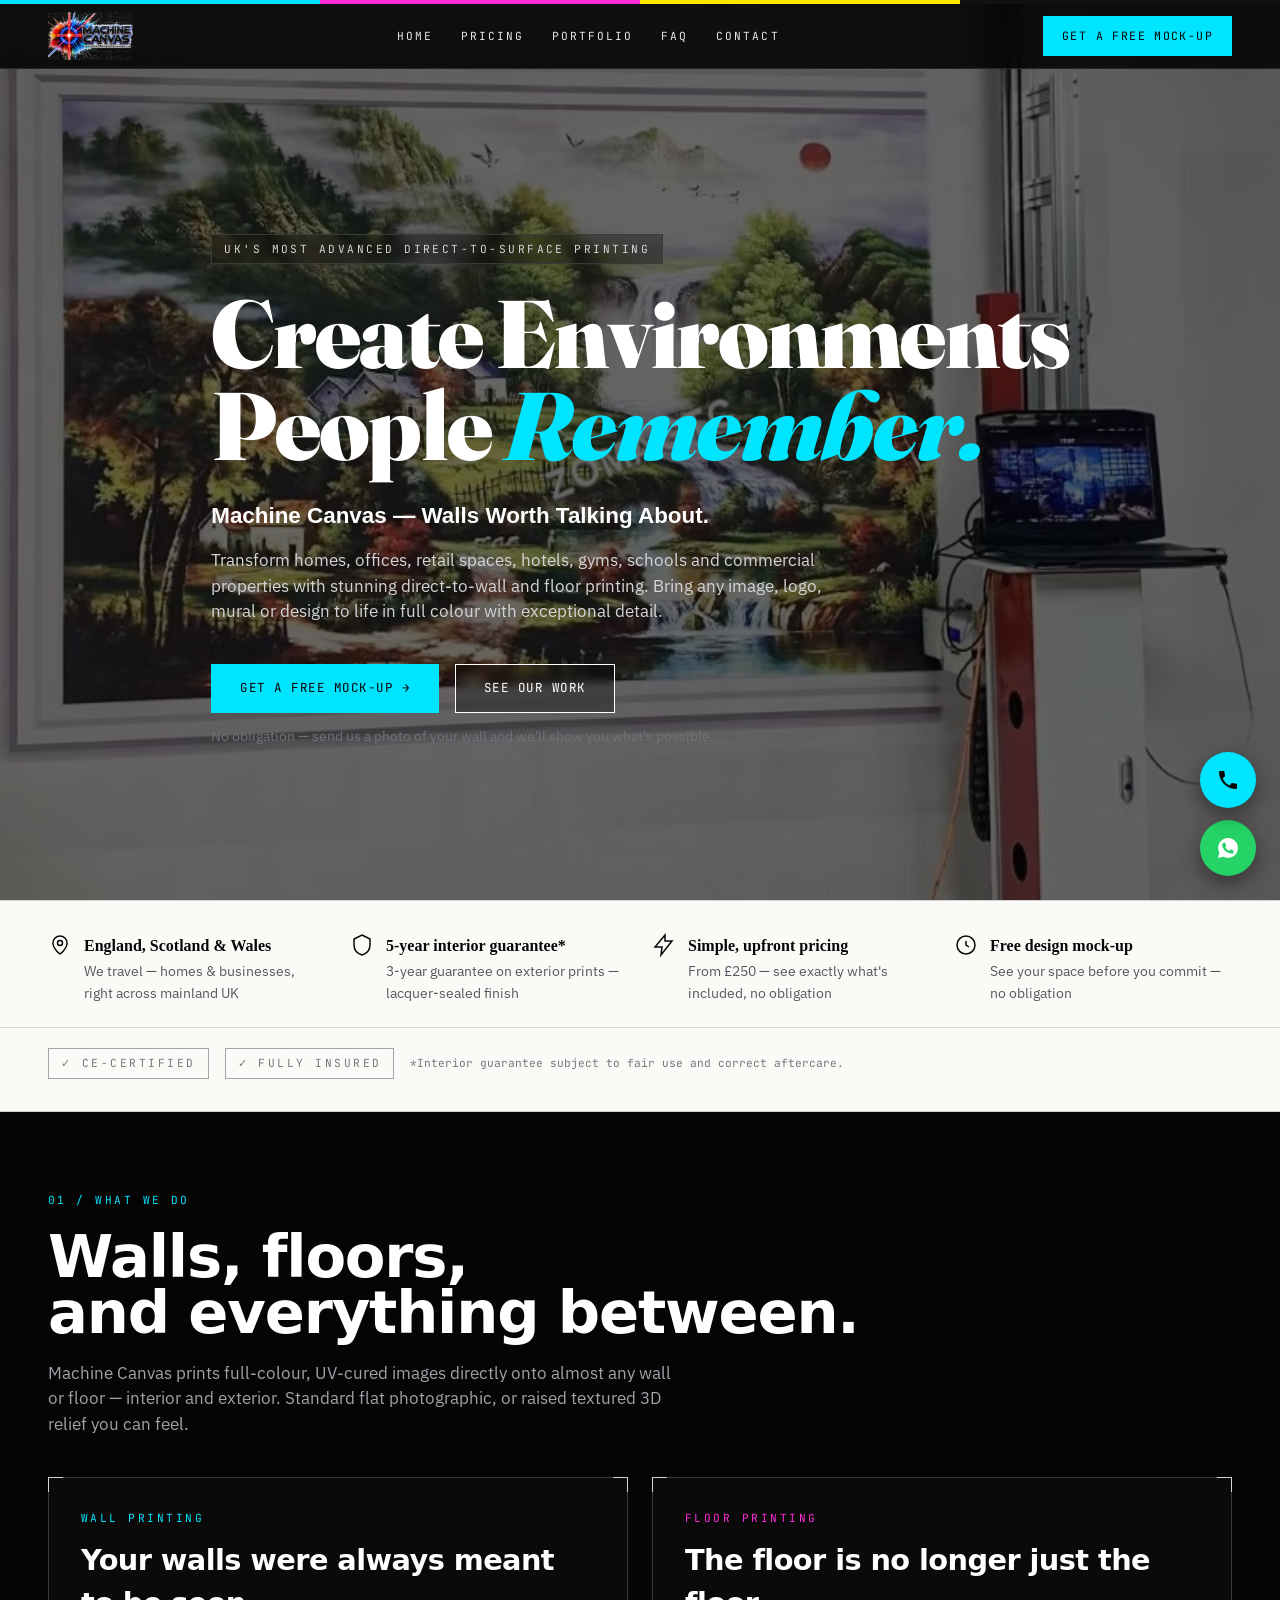
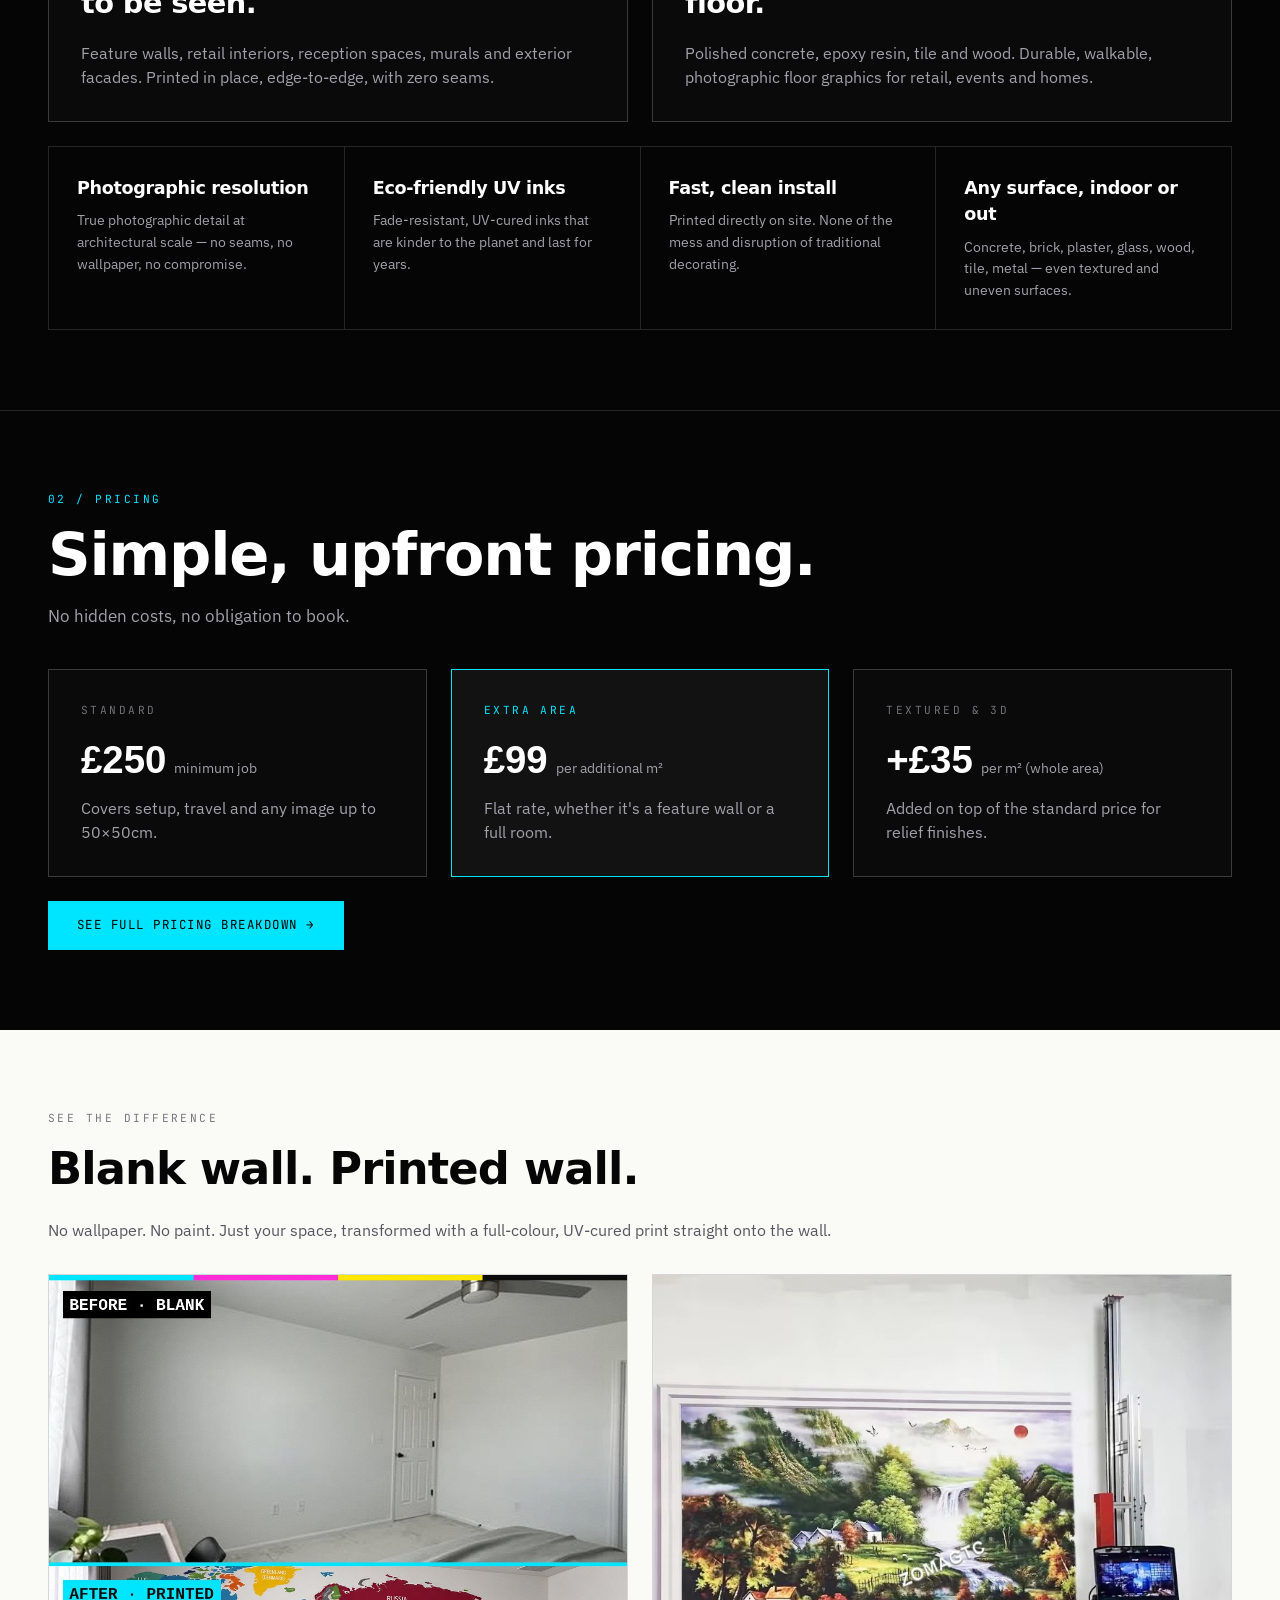
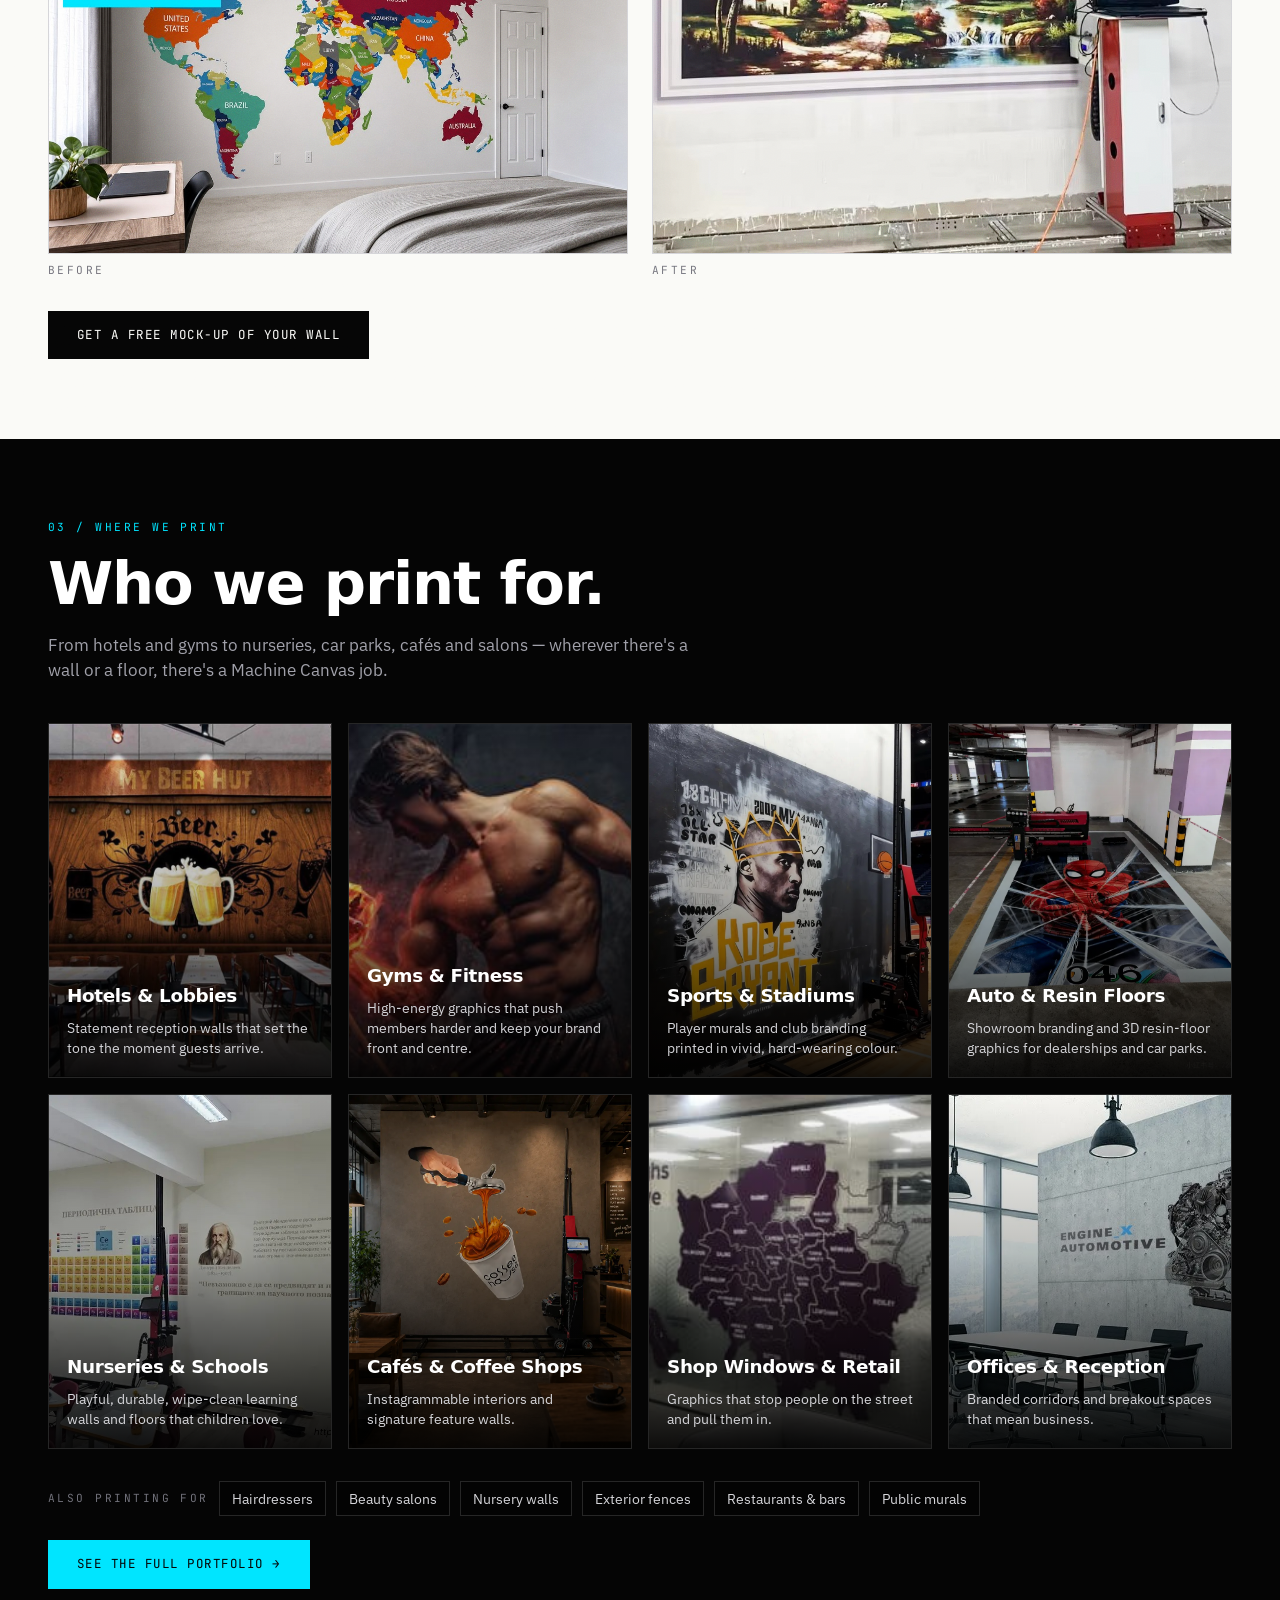
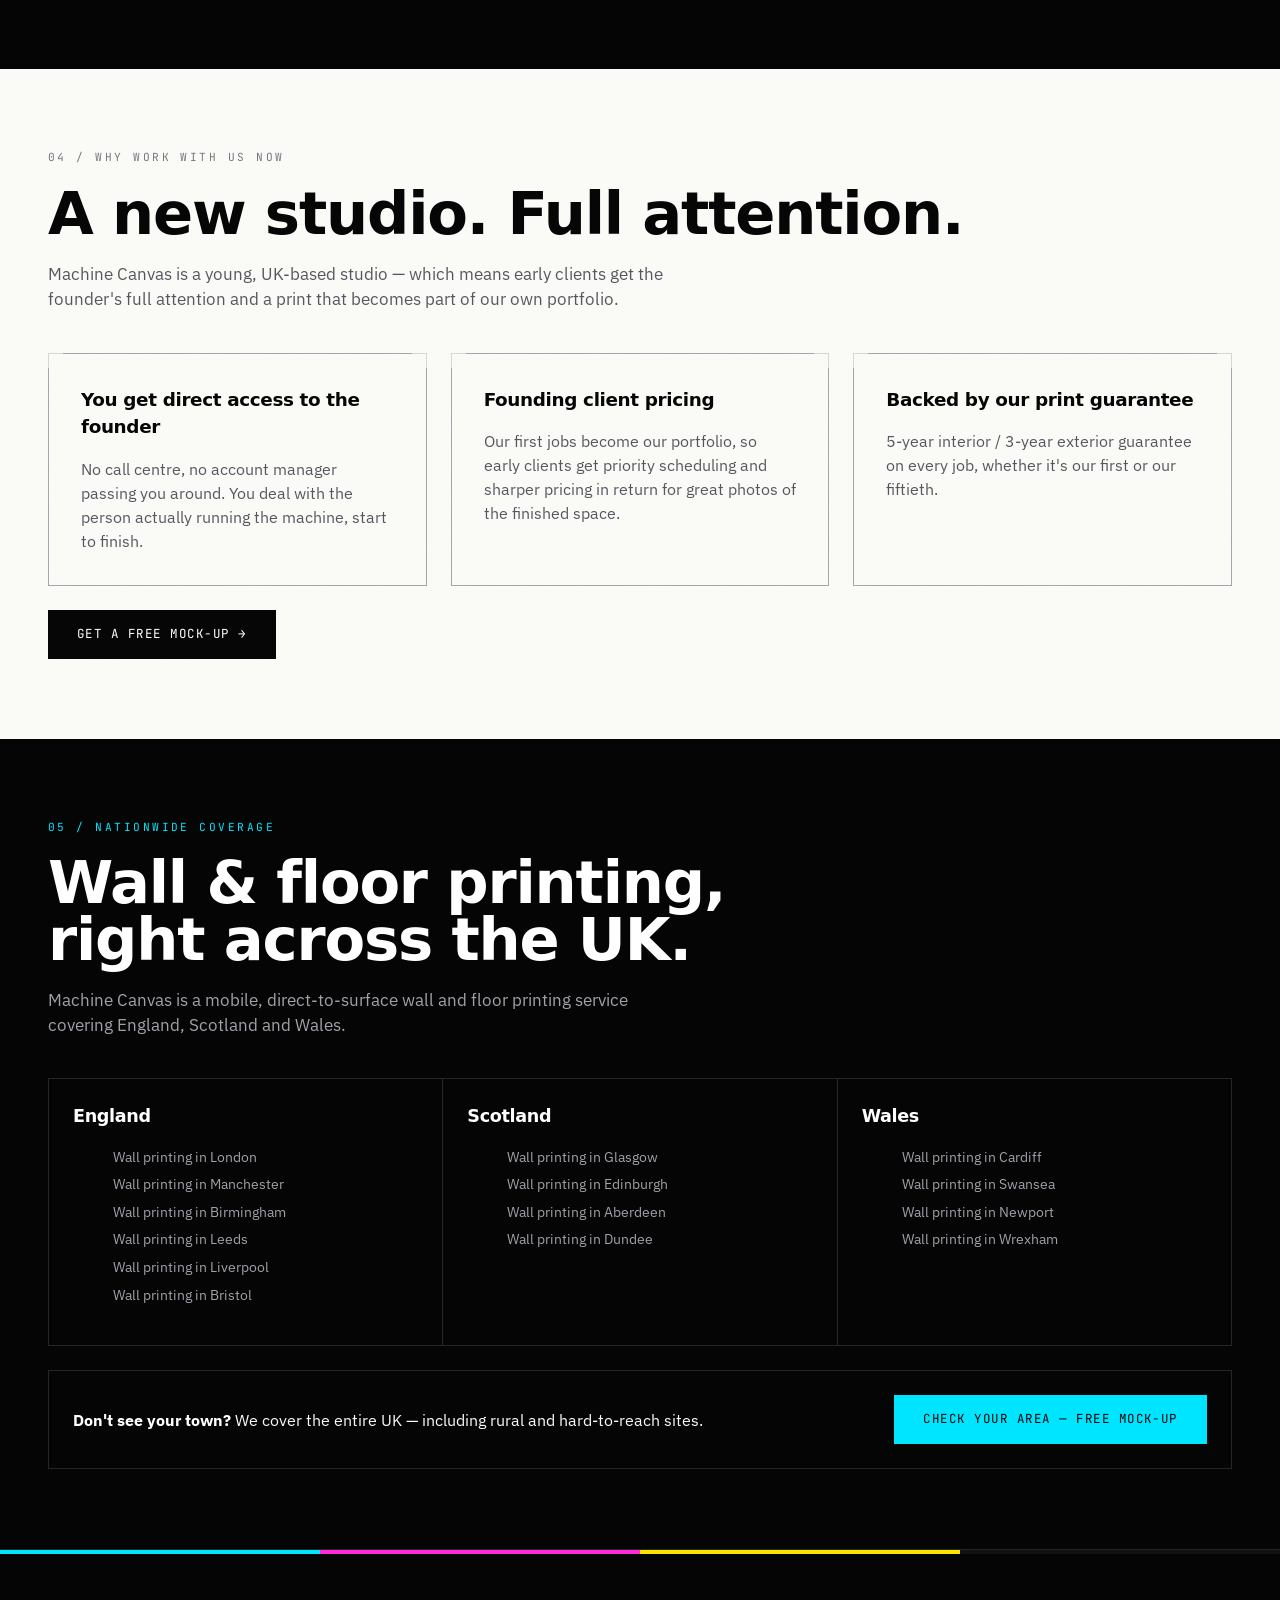
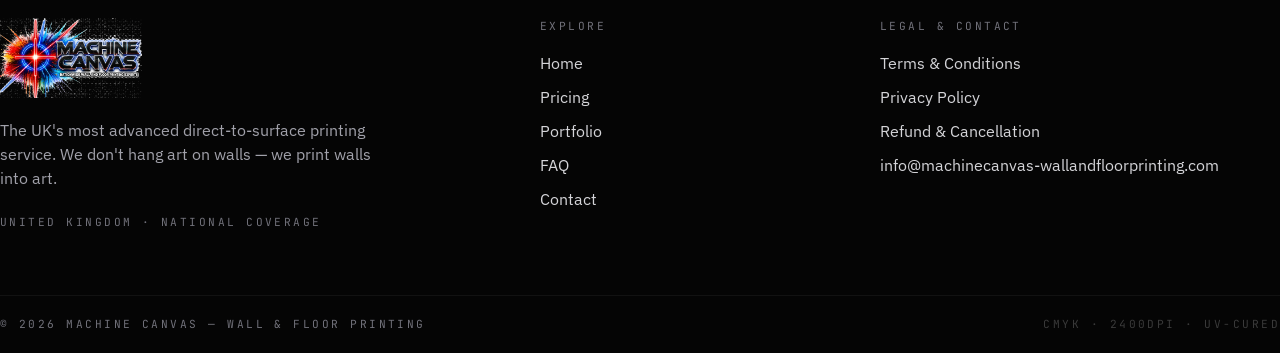
==== index.html @ 0748ce3e "Add files via upload" ====
<!DOCTYPE html>
<html lang="en-GB">
<head>
  <meta charset="UTF-8" />
  <meta name="viewport" content="width=device-width, initial-scale=1" />
  <title>Machine Canvas — UK Wall &amp; Floor Printing Experts</title>
  <meta name="description" content="Direct-to-surface UV wall and floor printing across the UK. Free design mock-up, simple upfront pricing, 5-year guarantee." />
  <link rel="canonical" href="https://www.machinecanvas-wallandfloorprinting.com/" />
  <meta property="og:title" content="Machine Canvas — UK Wall &amp; Floor Printing Experts" />
  <meta property="og:description" content="Direct-to-surface UV wall and floor printing across the UK. Free design mock-up, simple upfront pricing, 5-year guarantee." />
  <meta property="og:url" content="https://www.machinecanvas-wallandfloorprinting.com/" />
  <meta property="og:image" content="https://www.machinecanvas-wallandfloorprinting.com/brand/og-machine-canvas.jpg" />
  <meta property="og:type" content="website" />
  <meta name="twitter:card" content="summary_large_image" />
  <link rel="icon" href="/brand/machine-canvas-mark.png" />
  <link rel="preconnect" href="https://fonts.googleapis.com" />
  <link rel="preconnect" href="https://fonts.gstatic.com" crossorigin />
  <link rel="preconnect" href="https://api.fontshare.com" />
  <link href="https://api.fontshare.com/v2/css?f[]=cabinet-grotesk@800,700,500,900&display=swap" rel="stylesheet" />
  <link href="https://fonts.googleapis.com/css2?family=IBM+Plex+Sans:wght@300;400;500;600&family=JetBrains+Mono:wght@400;500;700&family=Fraunces:ital,opsz,wght@0,9..144,400..900;1,9..144,400..900&display=swap" rel="stylesheet" />
  <link rel="stylesheet" href="/css/style.css" />
</head>
<body>
  <header class="site-header">
    <div class="cmyk-bar"></div>
    <div class="container">
      <a href="/" class="logo-link">
        <img src="/brand/machine-canvas-logo-neon.webp" alt="Machine Canvas — Nationwide Wall &amp; Floor Printing Experts" />
      </a>
      <nav class="desktop-nav">
        <a href="/">Home</a>
        <a href="/pricing.html">Pricing</a>
        <a href="/portfolio.html">Portfolio</a>
        <a href="/faq.html">FAQ</a>
        <a href="/contact.html">Contact</a>
      </nav>
      <div class="header-actions">
        <a href="/contact.html" class="btn-print btn-cyan btn-small header-cta">Get a free mock-up</a>
        <input type="checkbox" id="nav-toggle" class="nav-toggle-checkbox" />
        <label for="nav-toggle" class="nav-toggle-label" aria-label="Toggle menu">
          <svg class="icon" viewBox="0 0 24 24" fill="none" stroke="currentColor" stroke-width="2"><line x1="3" y1="6" x2="21" y2="6"/><line x1="3" y1="12" x2="21" y2="12"/><line x1="3" y1="18" x2="21" y2="18"/></svg>
        </label>
      </div>
    </div>
    <div class="mobile-nav">
      <a href="/">Home</a>
      <a href="/pricing.html">Pricing</a>
      <a href="/portfolio.html">Portfolio</a>
      <a href="/faq.html">FAQ</a>
      <a href="/contact.html">Contact</a>
      <a href="/contact.html" class="btn-print btn-cyan mt-2" style="display:inline-flex;">Get a free mock-up</a>
    </div>
  </header>
  <!-- HERO -->
  <section class="hero" id="top">
    <div class="container">
      <span class="tag"><span class="mono-label" style="color:#d4d4d8;">UK's most advanced direct-to-surface printing</span></span>
      <h1>Create Environments<br />People <span class="text-cyan" style="font-style:italic;">Remember.</span></h1>
      <p class="lede">Machine Canvas — Walls Worth Talking About.</p>
      <p class="desc">Transform homes, offices, retail spaces, hotels, gyms, schools and commercial properties with stunning direct-to-wall and floor printing. Bring any image, logo, mural or design to life in full colour with exceptional detail.</p>
      <div class="cta-row">
        <a href="/contact.html" class="btn-print btn-cyan">Get a free mock-up →</a>
        <a href="/portfolio.html" class="btn-print btn-outline-light">See our work</a>
      </div>
      <p class="fine-print">No obligation — send us a photo of your wall and we'll show you what's possible.</p>
    </div>
  </section>

  <!-- TRUST BAR -->
  <section class="bg-paper grain" style="padding:32px 0;border-top:1px solid var(--zinc-300);border-bottom:1px solid var(--zinc-300);">
    <div class="container grid grid-4">
      <div class="flex" style="align-items:flex-start;gap:12px;">
        <svg class="icon" viewBox="0 0 24 24" fill="none" stroke="#050505" stroke-width="1.5" style="flex-shrink:0;"><path d="M12 21s-7-5.2-7-11a7 7 0 0 1 14 0c0 5.8-7 11-7 11z"/><circle cx="12" cy="10" r="2.5"/></svg>
        <div><strong style="font-family:'Cabinet Grotesk';font-size:1rem;">England, Scotland &amp; Wales</strong><p class="text-zinc-600" style="font-size:0.9rem;margin-top:2px;">We travel — homes &amp; businesses, right across mainland UK</p></div>
      </div>
      <div class="flex" style="align-items:flex-start;gap:12px;">
        <svg class="icon" viewBox="0 0 24 24" fill="none" stroke="#050505" stroke-width="1.5" style="flex-shrink:0;"><path d="M12 2l8 4v6c0 5-3.5 8.5-8 10-4.5-1.5-8-5-8-10V6l8-4z"/></svg>
        <div><strong style="font-family:'Cabinet Grotesk';font-size:1rem;">5-year interior guarantee*</strong><p class="text-zinc-600" style="font-size:0.9rem;margin-top:2px;">3-year guarantee on exterior prints — lacquer-sealed finish</p></div>
      </div>
      <div class="flex" style="align-items:flex-start;gap:12px;">
        <svg class="icon" viewBox="0 0 24 24" fill="none" stroke="#050505" stroke-width="1.5" style="flex-shrink:0;"><path d="M13 2 3 14h7l-1 8 11-14h-7l0-6z"/></svg>
        <div><strong style="font-family:'Cabinet Grotesk';font-size:1rem;">Simple, upfront pricing</strong><p class="text-zinc-600" style="font-size:0.9rem;margin-top:2px;">From £250 — see exactly what's included, no obligation</p></div>
      </div>
      <div class="flex" style="align-items:flex-start;gap:12px;">
        <svg class="icon" viewBox="0 0 24 24" fill="none" stroke="#050505" stroke-width="1.5" style="flex-shrink:0;"><circle cx="12" cy="12" r="9"/><path d="M12 8v4l3 2"/></svg>
        <div><strong style="font-family:'Cabinet Grotesk';font-size:1rem;">Free design mock-up</strong><p class="text-zinc-600" style="font-size:0.9rem;margin-top:2px;">See your space before you commit — no obligation</p></div>
      </div>
    </div>
    <div class="container mt-3 flex" style="flex-wrap:wrap;gap:16px;align-items:center;border-top:1px solid var(--zinc-300);padding-top:20px;">
      <span class="mono-label" style="border:1px solid var(--zinc-400);padding:6px 12px;">✓ CE-CERTIFIED</span>
      <span class="mono-label" style="border:1px solid var(--zinc-400);padding:6px 12px;">✓ FULLY INSURED</span>
      <span class="mono-label" style="text-transform:none;letter-spacing:normal;">*Interior guarantee subject to fair use and correct aftercare.</span>
    </div>
  </section>

  <!-- WHAT WE DO -->
  <section class="section bg-ink" id="work">
    <div class="container">
      <div class="section-heading">
        <div class="eyebrow"><span class="mono-label text-cyan">01 / What we do</span></div>
        <h2 style="color:#fff;">Walls, floors,<br />and everything between.</h2>
        <p class="sub">Machine Canvas prints full-colour, UV-cured images directly onto almost any wall or floor — interior and exterior. Standard flat photographic, or raised textured 3D relief you can feel.</p>
      </div>
      <div class="grid grid-2 mt-3">
        <div class="crop-frame card">
          <p class="mono-label text-cyan">Wall printing</p>
          <h3 style="color:#fff;font-size:1.8rem;margin-top:12px;">Your walls were always meant to be seen.</h3>
          <p class="text-zinc-400 mt-2">Feature walls, retail interiors, reception spaces, murals and exterior facades. Printed in place, edge-to-edge, with zero seams.</p>
        </div>
        <div class="crop-frame card">
          <p class="mono-label text-magenta">Floor printing</p>
          <h3 style="color:#fff;font-size:1.8rem;margin-top:12px;">The floor is no longer just the floor.</h3>
          <p class="text-zinc-400 mt-2">Polished concrete, epoxy resin, tile and wood. Durable, walkable, photographic floor graphics for retail, events and homes.</p>
        </div>
      </div>
      <div class="value-grid mt-3">
        <div class="value-item"><h4>Photographic resolution</h4><p>True photographic detail at architectural scale — no seams, no wallpaper, no compromise.</p></div>
        <div class="value-item"><h4>Eco-friendly UV inks</h4><p>Fade-resistant, UV-cured inks that are kinder to the planet and last for years.</p></div>
        <div class="value-item"><h4>Fast, clean install</h4><p>Printed directly on site. None of the mess and disruption of traditional decorating.</p></div>
        <div class="value-item"><h4>Any surface, indoor or out</h4><p>Concrete, brick, plaster, glass, wood, tile, metal — even textured and uneven surfaces.</p></div>
      </div>
    </div>
  </section>

  <!-- PRICING TEASER -->
  <section class="section bg-ink" style="border-top:1px solid var(--zinc-800);" id="pricing">
    <div class="container">
      <div class="section-heading">
        <div class="eyebrow"><span class="mono-label text-cyan">02 / Pricing</span></div>
        <h2 style="color:#fff;">Simple, upfront pricing.</h2>
        <p class="sub">No hidden costs, no obligation to book.</p>
      </div>
      <div class="grid grid-3">
        <div class="pricing-card">
          <p class="mono-label text-zinc-500">Standard</p>
          <div class="amount"><span class="num" style="color:#fff;">£250</span><span class="unit">minimum job</span></div>
          <p class="text-zinc-400 mt-1">Covers setup, travel and any image up to 50×50cm.</p>
        </div>
        <div class="pricing-card highlight">
          <p class="mono-label text-cyan">Extra area</p>
          <div class="amount"><span class="num" style="color:#fff;">£99</span><span class="unit">per additional m²</span></div>
          <p class="text-zinc-400 mt-1">Flat rate, whether it's a feature wall or a full room.</p>
        </div>
        <div class="pricing-card">
          <p class="mono-label text-zinc-500">Textured &amp; 3D</p>
          <div class="amount"><span class="num" style="color:#fff;">+£35</span><span class="unit">per m² (whole area)</span></div>
          <p class="text-zinc-400 mt-1">Added on top of the standard price for relief finishes.</p>
        </div>
      </div>
      <div class="mt-3"><a href="/pricing.html" class="btn-print btn-cyan">See full pricing breakdown →</a></div>
    </div>
  </section>

  <!-- BEFORE / AFTER -->
  <section class="section bg-paper grain">
    <div class="container">
      <div class="grid" style="grid-template-columns:1fr;gap:32px;">
        <div>
          <p class="mono-label text-magenta">See the difference</p>
          <h2 class="mt-1" style="font-size:2.8rem;">Blank wall. Printed wall.</h2>
          <p class="text-zinc-600 mt-2">No wallpaper. No paint. Just your space, transformed with a full-colour, UV-cured print straight onto the wall.</p>
        </div>
        <div class="grid grid-2">
          <div>
            <img src="/brand/machine-canvas-before-after-square.jpg" alt="Blank wall before Machine Canvas printing" style="border:1px solid var(--zinc-300);" />
            <p class="mono-label mt-1">Before</p>
          </div>
          <div>
            <img src="/media/gallery.jpg" alt="Wall after Machine Canvas mural printing" style="border:1px solid var(--zinc-300);" />
            <p class="mono-label mt-1">After</p>
          </div>
        </div>
        <div><a href="/contact.html" class="btn-print btn-dark">Get a free mock-up of your wall</a></div>
      </div>
    </div>
  </section>

  <!-- WHO WE PRINT FOR -->
  <section class="section bg-ink" id="use-cases">
    <div class="container">
      <div class="section-heading">
        <div class="eyebrow"><span class="mono-label text-cyan">03 / Where we print</span></div>
        <h2 style="color:#fff;">Who we print for.</h2>
        <p class="sub">From hotels and gyms to nurseries, car parks, cafés and salons — wherever there's a wall or a floor, there's a Machine Canvas job.</p>
      </div>
      <div class="market-grid">
        <div class="market-card"><img src="/media/restaurants.jpg" alt="Hotel lobby feature wall printed by Machine Canvas" loading="lazy" /><div class="overlay"></div><div class="info"><h3>Hotels &amp; Lobbies</h3><p>Statement reception walls that set the tone the moment guests arrive.</p></div></div>
        <div class="market-card"><img src="/media/gym.jpg" alt="Modern gym interior with bold printed wall graphics" loading="lazy" /><div class="overlay"></div><div class="info"><h3>Gyms &amp; Fitness</h3><p>High-energy graphics that push members harder and keep your brand front and centre.</p></div></div>
        <div class="market-card"><img src="/media/basketball.webp" alt="Basketball legend mural printed onto a sports hall wall" loading="lazy" /><div class="overlay"></div><div class="info"><h3>Sports &amp; Stadiums</h3><p>Player murals and club branding printed in vivid, hard-wearing colour.</p></div></div>
        <div class="market-card"><img src="/media/autofloor.webp" alt="3D resin floor logo printed in a car park bay" loading="lazy" /><div class="overlay"></div><div class="info"><h3>Auto &amp; Resin Floors</h3><p>Showroom branding and 3D resin-floor graphics for dealerships and car parks.</p></div></div>
        <div class="market-card"><img src="/media/schools.jpg" alt="Children's educational mural printed on a nursery wall" loading="lazy" /><div class="overlay"></div><div class="info"><h3>Nurseries &amp; Schools</h3><p>Playful, durable, wipe-clean learning walls and floors that children love.</p></div></div>
        <div class="market-card"><img src="/media/cafe.webp" alt="Café wall mural of a coffee pour printed by Machine Canvas" loading="lazy" /><div class="overlay"></div><div class="info"><h3>Cafés &amp; Coffee Shops</h3><p>Instagrammable interiors and signature feature walls.</p></div></div>
        <div class="market-card"><img src="/media/retail.jpg" alt="Printed retail shop window graphics" loading="lazy" /><div class="overlay"></div><div class="info"><h3>Shop Windows &amp; Retail</h3><p>Graphics that stop people on the street and pull them in.</p></div></div>
        <div class="market-card"><img src="/media/offices.jpg" alt="Modern office reception with a printed feature wall" loading="lazy" /><div class="overlay"></div><div class="info"><h3>Offices &amp; Reception</h3><p>Branded corridors and breakout spaces that mean business.</p></div></div>
      </div>
      <div class="also-row">
        <span class="mono-label text-zinc-500">Also printing for</span>
        <span class="also-chip">Hairdressers</span><span class="also-chip">Beauty salons</span><span class="also-chip">Nursery walls</span><span class="also-chip">Exterior fences</span><span class="also-chip">Restaurants &amp; bars</span><span class="also-chip">Public murals</span>
      </div>
      <div class="mt-3"><a href="/portfolio.html" class="btn-print btn-cyan">See the full portfolio →</a></div>
    </div>
  </section>

  <!-- FOUNDING CLIENT / TRUST -->
  <section class="section bg-paper grain" id="reviews">
    <div class="container">
      <div class="section-heading">
        <div class="eyebrow"><span class="mono-label text-magenta">04 / Why work with us now</span></div>
        <h2>A new studio. Full attention.</h2>
        <p class="sub">Machine Canvas is a young, UK-based studio — which means early clients get the founder's full attention and a print that becomes part of our own portfolio.</p>
      </div>
      <div class="grid grid-3">
        <div class="card light crop-frame">
          <h3 style="font-size:1.15rem;">You get direct access to the founder</h3>
          <p class="text-zinc-600 mt-2">No call centre, no account manager passing you around. You deal with the person actually running the machine, start to finish.</p>
        </div>
        <div class="card light crop-frame">
          <h3 style="font-size:1.15rem;">Founding client pricing</h3>
          <p class="text-zinc-600 mt-2">Our first jobs become our portfolio, so early clients get priority scheduling and sharper pricing in return for great photos of the finished space.</p>
        </div>
        <div class="card light crop-frame">
          <h3 style="font-size:1.15rem;">Backed by our print guarantee</h3>
          <p class="text-zinc-600 mt-2">5-year interior / 3-year exterior guarantee on every job, whether it's our first or our fiftieth.</p>
        </div>
      </div>
      <div class="mt-3"><a href="/contact.html" class="btn-print btn-dark">Get a free mock-up →</a></div>
    </div>
  </section>

  <!-- AREAS WE COVER -->
  <section class="section bg-ink" id="areas">
    <div class="container">
      <div class="section-heading">
        <div class="eyebrow"><span class="mono-label text-cyan">05 / Nationwide coverage</span></div>
        <h2 style="color:#fff;">Wall &amp; floor printing,<br />right across the UK.</h2>
        <p class="sub">Machine Canvas is a mobile, direct-to-surface wall and floor printing service covering England, Scotland and Wales.</p>
      </div>
      <div class="region-grid">
        <div class="region-card"><h3>England</h3><ul><li>Wall printing in <span>London</span></li><li>Wall printing in <span>Manchester</span></li><li>Wall printing in <span>Birmingham</span></li><li>Wall printing in <span>Leeds</span></li><li>Wall printing in <span>Liverpool</span></li><li>Wall printing in <span>Bristol</span></li></ul></div>
        <div class="region-card"><h3>Scotland</h3><ul><li>Wall printing in <span>Glasgow</span></li><li>Wall printing in <span>Edinburgh</span></li><li>Wall printing in <span>Aberdeen</span></li><li>Wall printing in <span>Dundee</span></li></ul></div>
        <div class="region-card"><h3>Wales</h3><ul><li>Wall printing in <span>Cardiff</span></li><li>Wall printing in <span>Swansea</span></li><li>Wall printing in <span>Newport</span></li><li>Wall printing in <span>Wrexham</span></li></ul></div>
      </div>
      <div class="mt-3 flex" style="flex-wrap:wrap;gap:16px;align-items:center;border:1px solid var(--zinc-800);padding:24px;">
        <p class="text-zinc-300" style="flex:1;min-width:240px;"><strong style="color:#fff;">Don't see your town?</strong> We cover the entire UK — including rural and hard-to-reach sites.</p>
        <a href="/contact.html" class="btn-print btn-cyan">Check your area — free mock-up</a>
      </div>
    </div>
  </section>
  <footer class="site-footer bg-ink">
    <div class="cmyk-bar"></div>
    <div class="container footer-grid">
      <div>
        <img src="/brand/machine-canvas-logo-neon.webp" alt="Machine Canvas — Nationwide Wall &amp; Floor Printing Experts" />
        <p class="tagline">The UK's most advanced direct-to-surface printing service. We don't hang art on walls — we print walls into art.</p>
        <p class="mono-label mt-3">United Kingdom · National coverage</p>
      </div>
      <div>
        <p class="mono-label">Explore</p>
        <ul>
          <li><a href="/">Home</a></li>
          <li><a href="/pricing.html">Pricing</a></li>
          <li><a href="/portfolio.html">Portfolio</a></li>
          <li><a href="/faq.html">FAQ</a></li>
          <li><a href="/contact.html">Contact</a></li>
        </ul>
      </div>
      <div>
        <p class="mono-label">Legal &amp; Contact</p>
        <ul>
          <li><a href="/terms.html">Terms &amp; Conditions</a></li>
          <li><a href="/privacy.html">Privacy Policy</a></li>
          <li><a href="/refunds.html">Refund &amp; Cancellation</a></li>
          <li><a href="mailto:info@machinecanvas-wallandfloorprinting.com">info@machinecanvas-wallandfloorprinting.com</a></li>
        </ul>
      </div>
    </div>
    <div class="container footer-bottom">
      <p class="mono-label">© 2026 Machine Canvas — Wall &amp; Floor Printing</p>
      <p class="mono-label" style="color:#3a3a3a;">CMYK · 2400DPI · UV-CURED</p>
    </div>
  </footer>

  <a href="https://wa.me/447872482423?text=Hi%20Machine%20Canvas%20%E2%80%94%20I%27d%20like%20to%20ask%20about%20wall%2Ffloor%20printing." target="_blank" rel="noopener noreferrer" aria-label="Chat on WhatsApp" class="fab fab-whatsapp">
    <svg class="icon" viewBox="0 0 24 24" fill="currentColor"><path d="M12.04 2C6.58 2 2.13 6.45 2.13 11.91c0 1.75.46 3.39 1.26 4.81L2 22l5.41-1.34a9.87 9.87 0 0 0 4.63 1.14h.01c5.46 0 9.9-4.45 9.9-9.9C21.96 6.45 17.5 2 12.04 2zm5.8 14.2c-.24.68-1.4 1.3-1.93 1.36-.5.06-1.1.09-3.5-.76-2.95-1.05-4.85-4.02-5-4.21-.14-.19-1.2-1.6-1.2-3.05s.76-2.17 1.03-2.47c.27-.29.6-.36.8-.36l.57.01c.18 0 .43-.07.67.51.24.58.83 2.01.9 2.16.07.14.11.31.02.5-.09.19-.14.31-.27.48-.14.16-.29.36-.41.49-.14.14-.28.29-.12.57.16.28.71 1.17 1.53 1.9 1.05.94 1.93 1.23 2.21 1.37.28.14.44.12.6-.07.16-.19.68-.79.87-1.06.18-.27.36-.22.6-.13.24.09 1.53.72 1.79.85.27.14.44.2.5.31.07.12.07.65-.17 1.32z"/></svg>
  </a>
  <a href="tel:+447872482423" aria-label="Call Machine Canvas" class="fab fab-call">
    <svg class="icon" viewBox="0 0 24 24" fill="currentColor"><path d="M6.62 10.79a15.05 15.05 0 0 0 6.59 6.59l2.2-2.2a1 1 0 0 1 1.02-.24 11.36 11.36 0 0 0 3.56.57 1 1 0 0 1 1 1V20a1 1 0 0 1-1 1A17 17 0 0 1 3 4a1 1 0 0 1 1-1h3.5a1 1 0 0 1 1 1 11.36 11.36 0 0 0 .57 3.56 1 1 0 0 1-.25 1.02l-2.2 2.21z"/></svg>
  </a>
</body>
</html>
---- css/style.css ----
/* ==========================================================================
   Machine Canvas — plain CSS design system (no build step, no framework)
   ========================================================================== */

:root {
  --ink: #050505;
  --paper: #FAFAF7;
  --cyan: #00E5FF;
  --magenta: #FF2BD6;
  --yellowk: #FFE600;
  --zinc-950: #0a0a0a;
  --zinc-900: #121212;
  --zinc-800: #262626;
  --zinc-700: #3a3a3a;
  --zinc-600: #52525b;
  --zinc-500: #71717a;
  --zinc-400: #a1a1aa;
  --zinc-300: #d4d4d8;
  --max-w: 1280px;
}

/* ---- Fonts ---- */
.font-display { font-family: "Cabinet Grotesk", system-ui, sans-serif; }
.font-mono, .mono-label, .btn-print { font-family: "JetBrains Mono", ui-monospace, monospace; }
.font-hero {
  font-family: "Fraunces", "Times New Roman", Georgia, serif;
  font-optical-sizing: auto;
  letter-spacing: -0.02em;
}

* { box-sizing: border-box; }
html { scroll-behavior: smooth; }
body {
  margin: 0;
  background: var(--ink);
  color: var(--paper);
  font-family: "IBM Plex Sans", system-ui, sans-serif;
  -webkit-font-smoothing: antialiased;
  overflow-x: hidden;
  line-height: 1.5;
}
img, video { max-width: 100%; display: block; }
a { color: inherit; text-decoration: none; }
::selection { background: var(--cyan); color: var(--ink); }

.bg-paper { background: var(--paper); color: var(--ink); }
.bg-ink { background: var(--ink); color: var(--paper); }

/* ---- Layout ---- */
.container { max-width: var(--max-w); margin: 0 auto; padding: 0 20px; }
@media (min-width: 1024px) { .container { padding: 0 48px; } }
.section { padding: 56px 0; }
@media (min-width: 1024px) { .section { padding: 80px 0; } }

.grid { display: grid; gap: 24px; }
.grid-2 { grid-template-columns: 1fr; }
.grid-3 { grid-template-columns: 1fr; }
.grid-4 { grid-template-columns: 1fr; }
@media (min-width: 640px) {
  .grid-2 { grid-template-columns: 1fr 1fr; }
  .grid-3 { grid-template-columns: 1fr 1fr; }
  .grid-4 { grid-template-columns: 1fr 1fr; }
}
@media (min-width: 1024px) {
  .grid-3 { grid-template-columns: 1fr 1fr 1fr; }
  .grid-4 { grid-template-columns: 1fr 1fr 1fr 1fr; }
}

/* ---- Typography helpers ---- */
.mono-label {
  font-size: 0.7rem;
  letter-spacing: 0.22em;
  text-transform: uppercase;
  color: var(--zinc-500);
}
h1, h2, h3, h4 { margin: 0; font-family: "Cabinet Grotesk", system-ui, sans-serif; font-weight: 800; letter-spacing: -0.02em; }
p { margin: 0; }
.text-cyan { color: var(--cyan); }
.text-magenta { color: var(--magenta); }
.text-zinc-400 { color: var(--zinc-400); }
.text-zinc-500 { color: var(--zinc-500); }
.text-zinc-600 { color: var(--zinc-600); }

/* ---- Section heading (mirrors SectionHeading component) ---- */
.section-heading { margin-bottom: 40px; }
.section-heading .eyebrow { display: flex; align-items: center; gap: 12px; margin-bottom: 20px; }
.reg-mark { width: 18px; height: 18px; flex-shrink: 0; }
.section-heading h2 {
  font-size: clamp(2.2rem, 5vw, 3.7rem);
  line-height: 0.95;
}
.section-heading .sub { margin-top: 20px; max-width: 640px; font-size: 1.05rem; color: var(--zinc-400); }
.bg-paper .section-heading .sub { color: var(--zinc-600); }
.bg-paper .mono-label { color: var(--zinc-500); }

/* ---- Textures ---- */
.halftone-bg {
  background-image: radial-gradient(circle at center, rgba(255,255,255,0.07) 1px, transparent 1.4px);
  background-size: 14px 14px;
}
.grain { position: relative; }
.grain::after {
  content: ""; position: absolute; inset: 0; pointer-events: none; opacity: 0.4;
  background-image: url("data:image/svg+xml,%3Csvg xmlns='http://www.w3.org/2000/svg' width='200' height='200'%3E%3Cfilter id='n'%3E%3CfeTurbulence type='fractalNoise' baseFrequency='0.85' numOctaves='3' stitchTiles='stitch'/%3E%3C/filter%3E%3Crect width='100%25' height='100%25' filter='url(%23n)' opacity='0.45'/%3E%3C/svg%3E");
  mix-blend-mode: overlay;
}
.cmyk-bar {
  height: 4px; width: 100%;
  background: linear-gradient(90deg, var(--cyan) 0 25%, var(--magenta) 25% 50%, var(--yellowk) 50% 75%, #111 75% 100%);
}

/* ---- Crop marks ---- */
.crop-frame { position: relative; border: 1px solid var(--zinc-700); }
.crop-frame::before, .crop-frame::after,
.crop-frame .corner-bl, .crop-frame .corner-br { content: ""; position: absolute; width: 14px; height: 14px; pointer-events: none; }
.crop-frame::before { top: -1px; left: -1px; border-top: 1px solid var(--zinc-300); border-left: 1px solid var(--zinc-300); }
.crop-frame::after { top: -1px; right: -1px; border-top: 1px solid var(--zinc-300); border-right: 1px solid var(--zinc-300); }

/* ---- Cards ---- */
.card { background: var(--zinc-950); padding: 32px; }
.card.light { background: var(--paper); border-color: var(--zinc-400); }

/* ---- Buttons ---- */
.btn-print {
  display: inline-flex; align-items: center; gap: 8px;
  letter-spacing: 0.12em; text-transform: uppercase; font-size: 0.78rem;
  border: 1px solid currentColor; padding: 14px 28px; cursor: pointer;
  background: none; color: inherit; transition: transform 0.15s ease, background-color 0.2s ease, color 0.2s ease;
}
.btn-print:hover { transform: translateY(-1px); }
.btn-cyan { background: var(--cyan); color: var(--ink); border-color: var(--cyan); }
.btn-cyan:hover { background: var(--yellowk); border-color: var(--yellowk); }
.btn-outline-light { color: #fff; background: rgba(0,0,0,0.3); backdrop-filter: blur(4px); }
.btn-outline-light:hover { background: #fff; color: var(--ink); }
.btn-dark { background: var(--ink); color: var(--paper); border-color: var(--ink); }
.btn-dark:hover { background: var(--magenta); color: var(--ink); border-color: var(--magenta); }
.btn-small { padding: 10px 18px; font-size: 0.72rem; }

/* ---- Header / nav ---- */
.site-header {
  position: fixed; top: 0; left: 0; right: 0; z-index: 50;
  background: rgba(0,0,0,0.85); backdrop-filter: blur(16px); border-bottom: 1px solid var(--zinc-800);
}
.site-header .container { height: 64px; display: flex; align-items: center; justify-content: space-between; }
.logo-link img { height: 48px; width: auto; }
.desktop-nav { display: none; align-items: center; gap: 28px; }
@media (min-width: 1024px) { .desktop-nav { display: flex; } }
.desktop-nav a { font-family: "JetBrains Mono", monospace; font-size: 0.7rem; letter-spacing: 0.18em; text-transform: uppercase; color: rgba(255,255,255,0.9); }
.desktop-nav a:hover { color: var(--cyan); }
.header-actions { display: flex; align-items: center; gap: 12px; }
.header-cta { display: none; }
@media (min-width: 640px) { .header-cta { display: inline-flex; } }

/* mobile nav — pure CSS checkbox toggle, no JS required */
.nav-toggle-checkbox { display: none; }
.nav-toggle-label { display: flex; cursor: pointer; color: #fff; }
@media (min-width: 1024px) { .nav-toggle-label { display: none; } }
.mobile-nav {
  display: none; background: rgba(0,0,0,0.97); backdrop-filter: blur(16px);
  border-top: 1px solid var(--zinc-800); padding: 24px 20px;
}
.mobile-nav a { display: block; font-family: "JetBrains Mono", monospace; font-size: 0.85rem; text-transform: uppercase; letter-spacing: 0.1em; color: #fff; padding: 10px 0; }
.nav-toggle-checkbox:checked ~ .mobile-nav { display: block; }
@media (min-width: 1024px) { .mobile-nav { display: none !important; } }
.icon { width: 24px; height: 24px; }

/* ---- Hero ---- */
.hero {
  position: relative; min-height: 100svh; display: flex; align-items: center;
  background: var(--zinc-950) url('/media/gallery.jpg') center/cover no-repeat;
}
.hero::before { content: ""; position: absolute; inset: 0; background: rgba(5,5,5,0.6); }
.hero .container { position: relative; z-index: 2; padding-top: 80px; }
.hero .tag {
  display: inline-flex; align-items: center; gap: 8px; border: 1px solid var(--zinc-700);
  padding: 6px 12px; background: rgba(0,0,0,0.3); backdrop-filter: blur(4px); margin-bottom: 24px;
}
.hero h1 { color: #fff; font-size: clamp(2.8rem, 8vw, 6rem); line-height: 0.95; max-width: 900px; font-family: "Fraunces", Georgia, serif; font-weight: 900; }
.hero .lede { margin-top: 28px; max-width: 640px; font-size: 1.4rem; color: #fff; font-family: "Cabinet Grotesk", sans-serif; font-weight: 700; }
.hero .desc { margin-top: 16px; max-width: 640px; font-size: 1.05rem; color: var(--zinc-300); }
.hero .cta-row { margin-top: 40px; display: flex; flex-wrap: wrap; gap: 16px; }
.hero .fine-print { margin-top: 12px; font-size: 0.9rem; color: var(--zinc-500); }

/* ---- Value grid (WhatWeDo style) ---- */
.value-grid { display: grid; grid-template-columns: 1fr; gap: 1px; background: var(--zinc-800); border: 1px solid var(--zinc-800); }
@media (min-width: 640px) { .value-grid { grid-template-columns: 1fr 1fr; } }
@media (min-width: 1024px) { .value-grid { grid-template-columns: 1fr 1fr 1fr 1fr; } }
.value-grid .value-item { background: var(--ink); padding: 28px; }
.value-grid .value-item h4 { color: #fff; font-size: 1.1rem; margin-bottom: 8px; }
.value-grid .value-item p { color: var(--zinc-400); font-size: 0.9rem; }

/* ---- Pricing ---- */
.pricing-card { background: var(--zinc-950); border: 1px solid var(--zinc-700); padding: 32px; display: flex; flex-direction: column; }
.pricing-card.highlight { border-color: var(--cyan); background: var(--zinc-900); }
.pricing-card .amount { display: flex; align-items: baseline; gap: 8px; margin-top: 12px; }
.pricing-card .amount .num { font-family: "Cabinet Grotesk", sans-serif; font-weight: 900; font-size: 2.4rem; }
.pricing-card .amount .unit { font-size: 0.9rem; color: var(--zinc-400); }
.pricing-card ul { list-style: none; margin: 20px 0 0; padding: 0; flex: 1; }
.pricing-card li { display: flex; gap: 8px; align-items: flex-start; font-size: 0.9rem; color: var(--zinc-300); margin-bottom: 10px; }
.pricing-card li::before { content: "✓"; color: var(--cyan); flex-shrink: 0; font-weight: 700; }
.addon-chip { display: inline-block; border: 1px solid var(--zinc-700); color: var(--zinc-300); padding: 8px 14px; font-family: "JetBrains Mono", monospace; font-size: 0.75rem; margin: 0 8px 8px 0; }
.addon-chip .price { color: var(--cyan); }

/* ---- Portfolio ---- */
.filter-row { display: flex; flex-wrap: wrap; gap: 8px; margin-bottom: 32px; }
.filter-chip { font-family: "JetBrains Mono", monospace; font-size: 0.7rem; letter-spacing: 0.15em; text-transform: uppercase; padding: 10px 16px; border: 1px solid var(--zinc-700); color: var(--zinc-400); }
.filter-chip.active, .filter-chip:hover { background: var(--cyan); color: var(--ink); border-color: var(--cyan); }
.portfolio-grid { display: grid; grid-template-columns: 1fr; gap: 16px; }
@media (min-width: 640px) { .portfolio-grid { grid-template-columns: 1fr 1fr; } }
@media (min-width: 1024px) { .portfolio-grid { grid-template-columns: 1fr 1fr 1fr; } }
.portfolio-item { position: relative; aspect-ratio: 4/3; overflow: hidden; border: 1px solid var(--zinc-800); }
.portfolio-item img { width: 100%; height: 100%; object-fit: cover; transition: transform 0.5s ease; }
.portfolio-item:hover img { transform: scale(1.05); }
.portfolio-item .caption {
  position: absolute; inset-inline: 0; bottom: 0; padding: 16px;
  background: linear-gradient(to top, rgba(0,0,0,0.9), transparent);
}
.portfolio-item .caption h3 { color: #fff; font-size: 1.1rem; }

/* ---- Use case / market cards ---- */
.market-grid { display: grid; grid-template-columns: 1fr; gap: 16px; }
@media (min-width: 640px) { .market-grid { grid-template-columns: 1fr 1fr; } }
@media (min-width: 1024px) { .market-grid { grid-template-columns: 1fr 1fr 1fr 1fr; } }
.market-card { position: relative; aspect-ratio: 4/5; overflow: hidden; border: 1px solid var(--zinc-800); }
.market-card img { width: 100%; height: 100%; object-fit: cover; }
.market-card .overlay { position: absolute; inset: 0; background: linear-gradient(to top, rgba(0,0,0,0.92), rgba(0,0,0,0.25) 55%, transparent); }
.market-card .info { position: absolute; inset-inline: 0; bottom: 0; padding: 18px; }
.market-card .info h3 { color: #fff; font-size: 1.15rem; }
.market-card .info p { color: var(--zinc-300); font-size: 0.85rem; margin-top: 8px; }
.also-row { margin-top: 32px; display: flex; flex-wrap: wrap; gap: 10px; align-items: center; }
.also-chip { font-size: 0.9rem; color: var(--zinc-300); border: 1px solid var(--zinc-800); background: rgba(0,0,0,0.3); padding: 6px 12px; }

/* ---- Steps ---- */
.steps-grid { display: grid; grid-template-columns: 1fr; gap: 32px; }
@media (min-width: 640px) { .steps-grid { grid-template-columns: 1fr 1fr; } }
.step-num { width: 56px; height: 56px; border: 1px solid var(--ink); display: flex; align-items: center; justify-content: center; font-family: "JetBrains Mono", monospace; }
.step h4 { font-size: 1.5rem; margin-top: 20px; }
.step p { color: var(--zinc-600); margin-top: 8px; font-size: 0.9rem; }

/* ---- FAQ (native details/summary, zero JS) ---- */
.faq-item { border-bottom: 1px solid var(--zinc-300); }
.faq-item summary {
  cursor: pointer; padding: 20px 0; font-family: "Cabinet Grotesk", sans-serif; font-weight: 700;
  font-size: 1.1rem; list-style: none; display: flex; justify-content: space-between; align-items: center; gap: 16px;
}
.faq-item summary::-webkit-details-marker { display: none; }
.faq-item summary::after { content: "+"; font-size: 1.4rem; color: var(--magenta); flex-shrink: 0; }
.faq-item[open] summary::after { content: "–"; }
.faq-item .faq-answer { padding-bottom: 20px; color: var(--zinc-600); line-height: 1.65; max-width: 70ch; }

/* ---- Regions (areas we cover) ---- */
.region-grid { display: grid; grid-template-columns: 1fr; gap: 1px; background: var(--zinc-800); border: 1px solid var(--zinc-800); }
@media (min-width: 640px) { .region-grid { grid-template-columns: 1fr 1fr; } }
@media (min-width: 1024px) { .region-grid { grid-template-columns: 1fr 1fr 1fr; } }
.region-card { background: var(--ink); padding: 24px; }
.region-card h3 { color: #fff; font-size: 1.1rem; margin-bottom: 12px; }
.region-card li { color: var(--zinc-400); font-size: 0.9rem; margin-bottom: 6px; list-style: none; }
.region-card li span { color: var(--zinc-200); }

/* ---- Forms ---- */
.form-field { margin-bottom: 16px; }
.form-field label { display: block; font-size: 0.85rem; color: var(--zinc-400); margin-bottom: 6px; }
.bg-paper .form-field label { color: var(--zinc-600); }
.form-field input, .form-field textarea, .form-field select {
  width: 100%; padding: 12px 14px; font-family: inherit; font-size: 0.95rem;
  background: var(--zinc-900); border: 1px solid var(--zinc-700); color: #fff;
}
.bg-paper .form-field input, .bg-paper .form-field textarea { background: #fff; color: var(--ink); border-color: var(--zinc-300); }
.form-field input:focus, .form-field textarea:focus { outline: 2px solid var(--cyan); outline-offset: -1px; }
.form-row { display: grid; grid-template-columns: 1fr; gap: 16px; }
@media (min-width: 640px) { .form-row { grid-template-columns: 1fr 1fr; } }
.radio-row { display: flex; gap: 10px; margin-bottom: 16px; }
.radio-row label { flex: 1; text-align: center; border: 1px solid var(--zinc-700); padding: 10px; cursor: pointer; font-size: 0.9rem; text-transform: capitalize; }
.radio-row input { display: none; }
.radio-row input:checked + span { color: var(--ink); }
.radio-row label:has(input:checked) { background: var(--cyan); border-color: var(--cyan); color: var(--ink); }
.hidden-field { position: absolute; left: -9999px; }

/* ---- Contact methods ---- */
.contact-methods { display: flex; flex-direction: column; gap: 16px; margin-top: 24px; }
.contact-method { display: flex; align-items: center; gap: 12px; padding: 16px; border: 1px solid var(--zinc-800); }
.contact-method:hover { border-color: var(--cyan); }

/* ---- Fixed action buttons ---- */
.fab { position: fixed; right: 24px; z-index: 60; width: 56px; height: 56px; border-radius: 999px; display: flex; align-items: center; justify-content: center; box-shadow: 0 8px 20px rgba(0,0,0,0.4); transition: transform 0.2s ease; }
.fab:hover { transform: scale(1.08); }
.fab-whatsapp { bottom: 24px; background: #25D366; color: #fff; }
.fab-call { bottom: 92px; background: var(--cyan); color: var(--ink); }

/* ---- Footer ---- */
.site-footer { border-top: 1px solid var(--zinc-800); }
.footer-grid { display: grid; grid-template-columns: 1fr; gap: 40px; padding: 64px 0; }
@media (min-width: 768px) { .footer-grid { grid-template-columns: 5fr 3fr 4fr; } }
.footer-grid img { height: 80px; width: auto; margin-bottom: 20px; }
.footer-grid p.tagline { color: var(--zinc-400); max-width: 380px; }
.footer-grid ul { list-style: none; margin: 16px 0 0; padding: 0; }
.footer-grid li { margin-bottom: 10px; color: var(--zinc-300); }
.footer-grid a:hover { color: var(--cyan); }
.footer-bottom { border-top: 1px solid var(--zinc-900); padding: 20px 0; display: flex; flex-wrap: wrap; justify-content: space-between; gap: 12px; }

/* ---- Utility ---- */
.mt-1 { margin-top: 8px; } .mt-2 { margin-top: 16px; } .mt-3 { margin-top: 24px; } .mt-4 { margin-top: 32px; }
.text-center { text-align: center; }
.flex { display: flex; } .items-center { align-items: center; } .gap-2 { gap: 12px; } .flex-wrap { flex-wrap: wrap; }
.max-w-prose { max-width: 65ch; }
.legal-block { margin-bottom: 24px; }
.legal-block h2 { font-size: 1.15rem; margin-bottom: 6px; }
.legal-block p { color: var(--zinc-600); line-height: 1.65; }

@media (prefers-reduced-motion: reduce) {
  html { scroll-behavior: auto; }
  * { transition-duration: 0.001ms !important; }
}
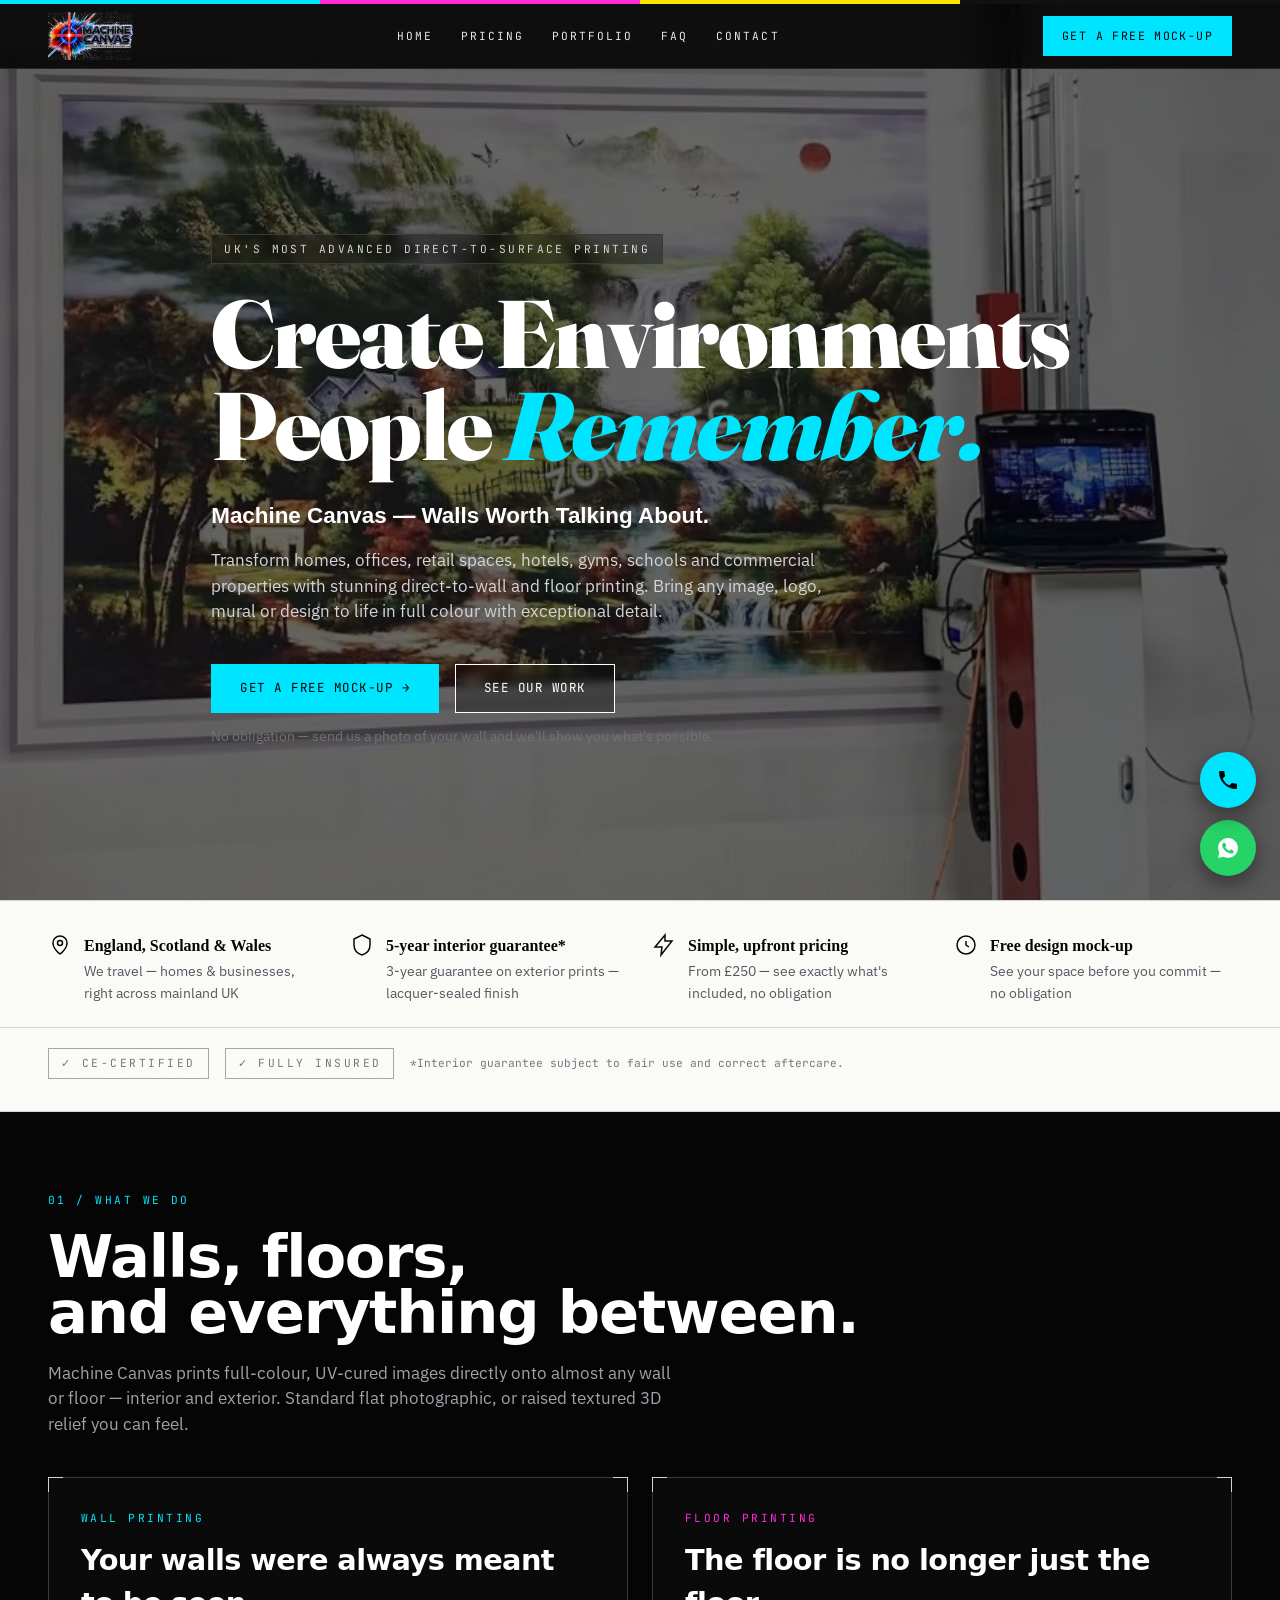
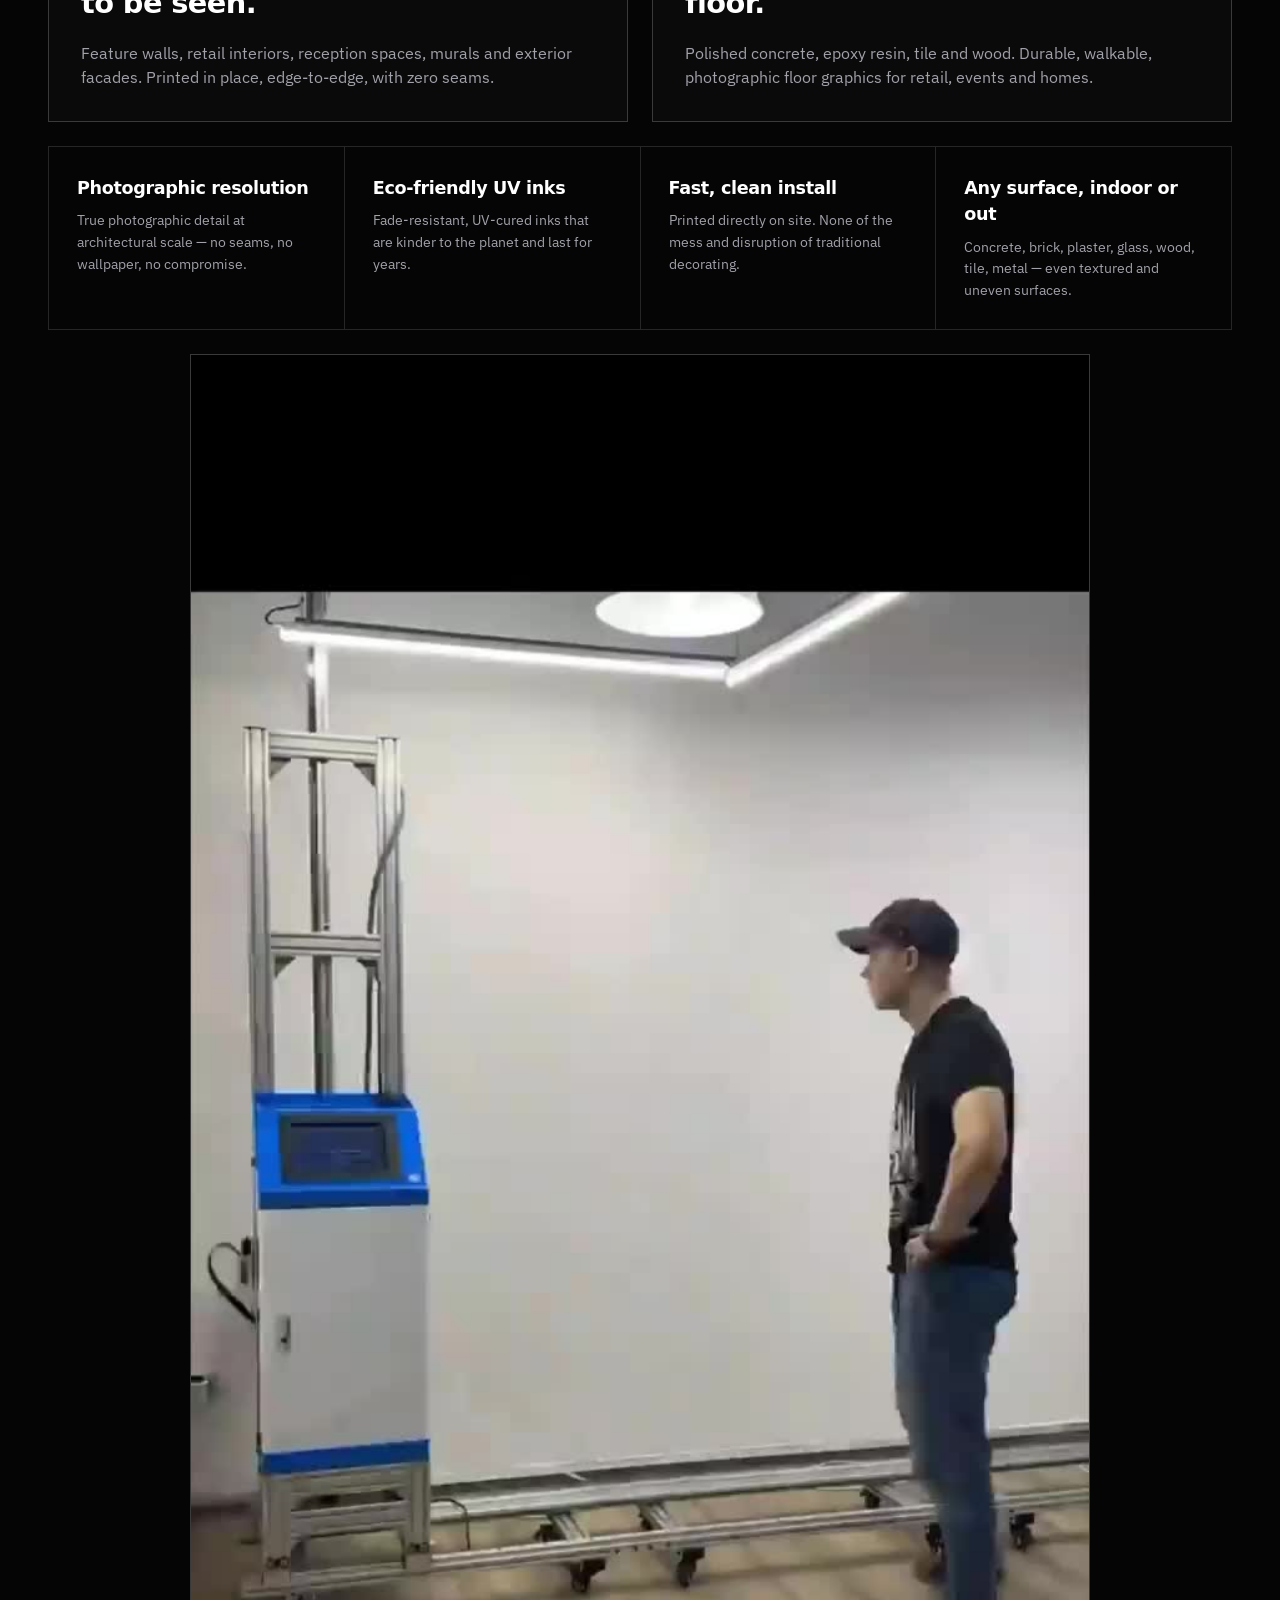
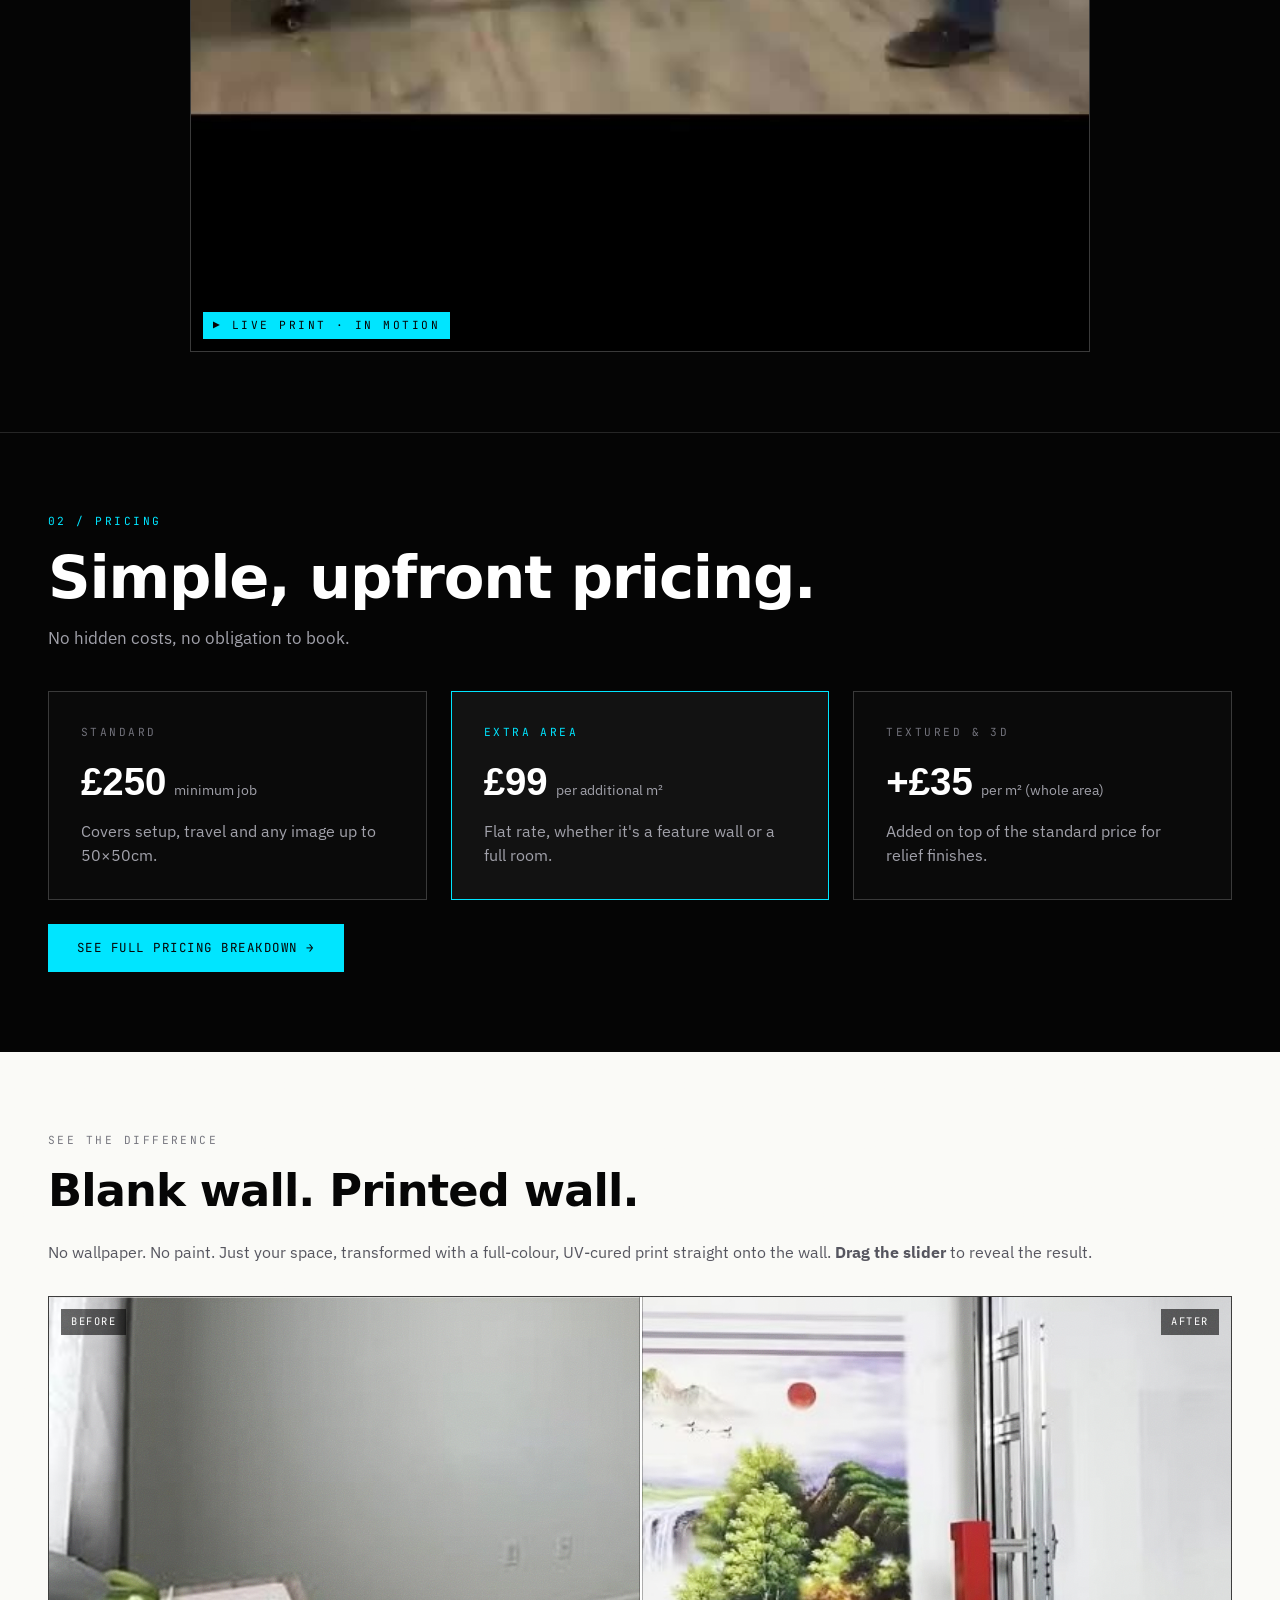
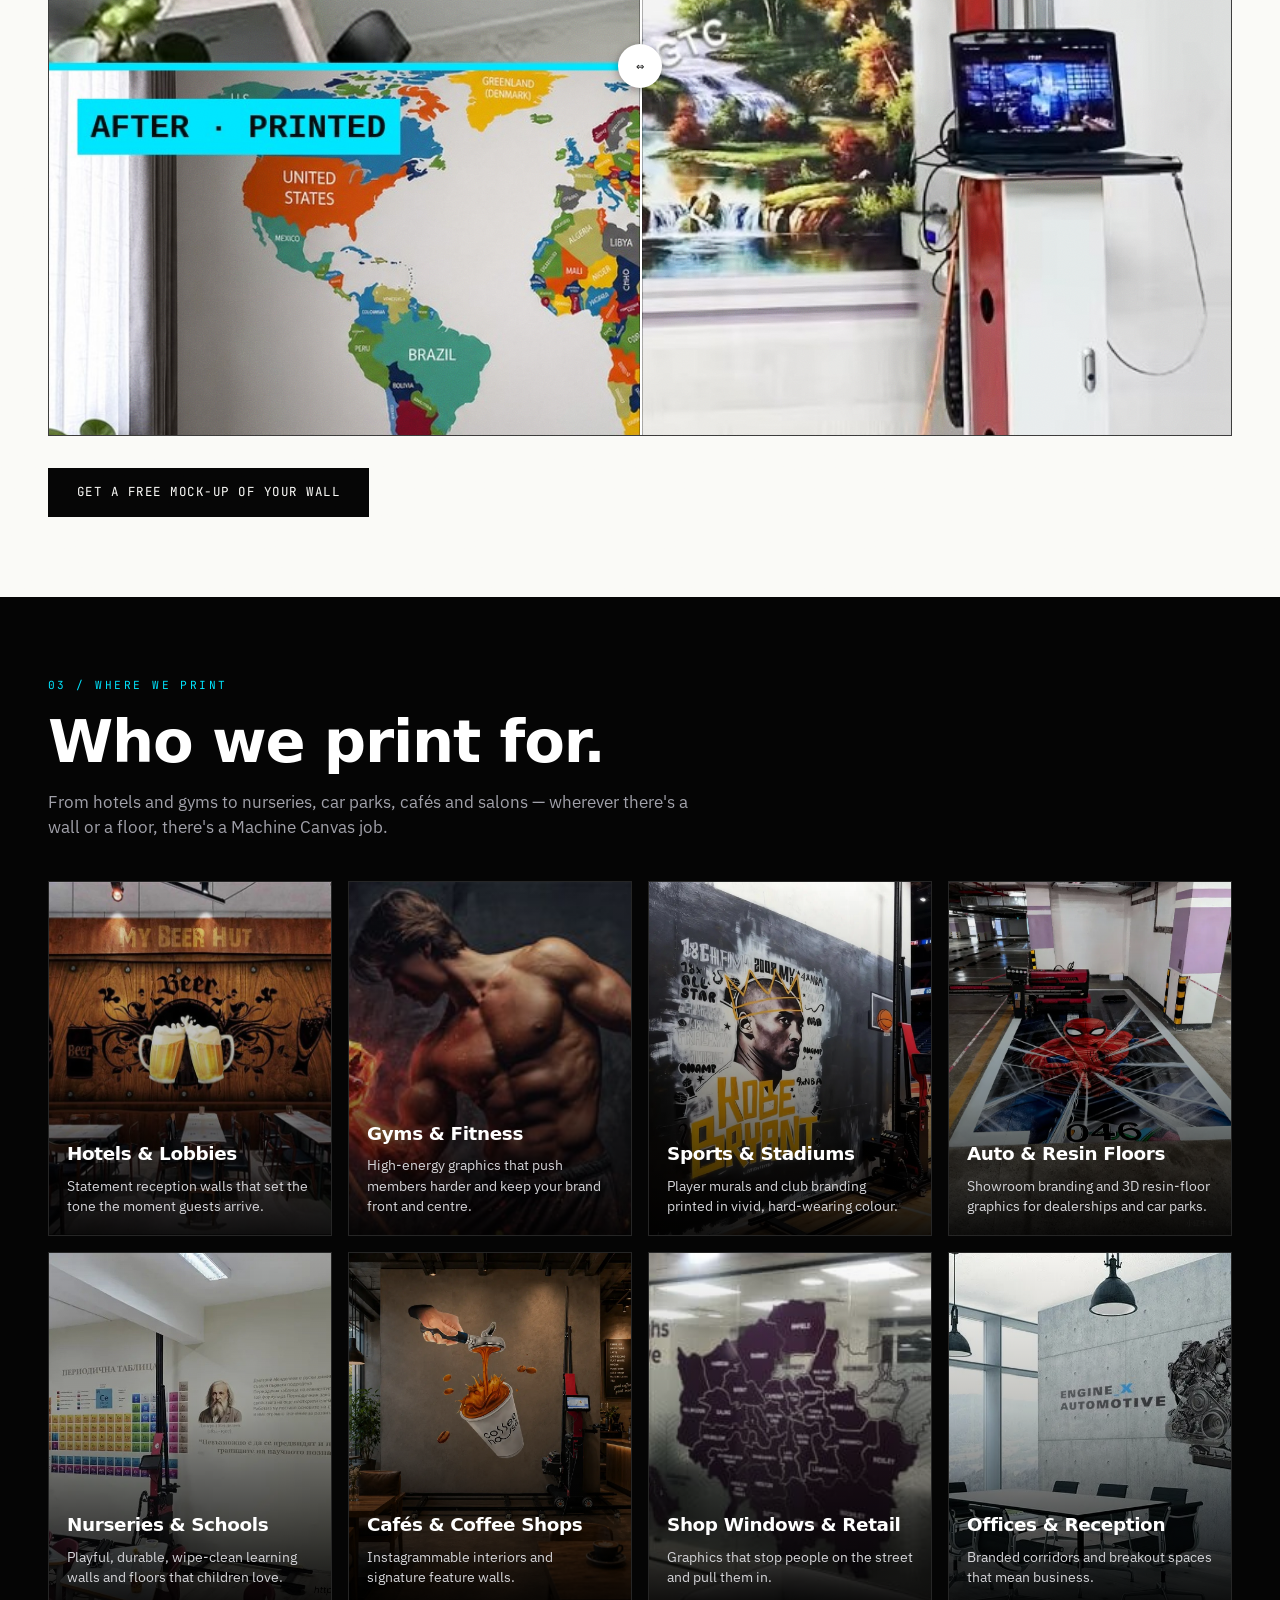
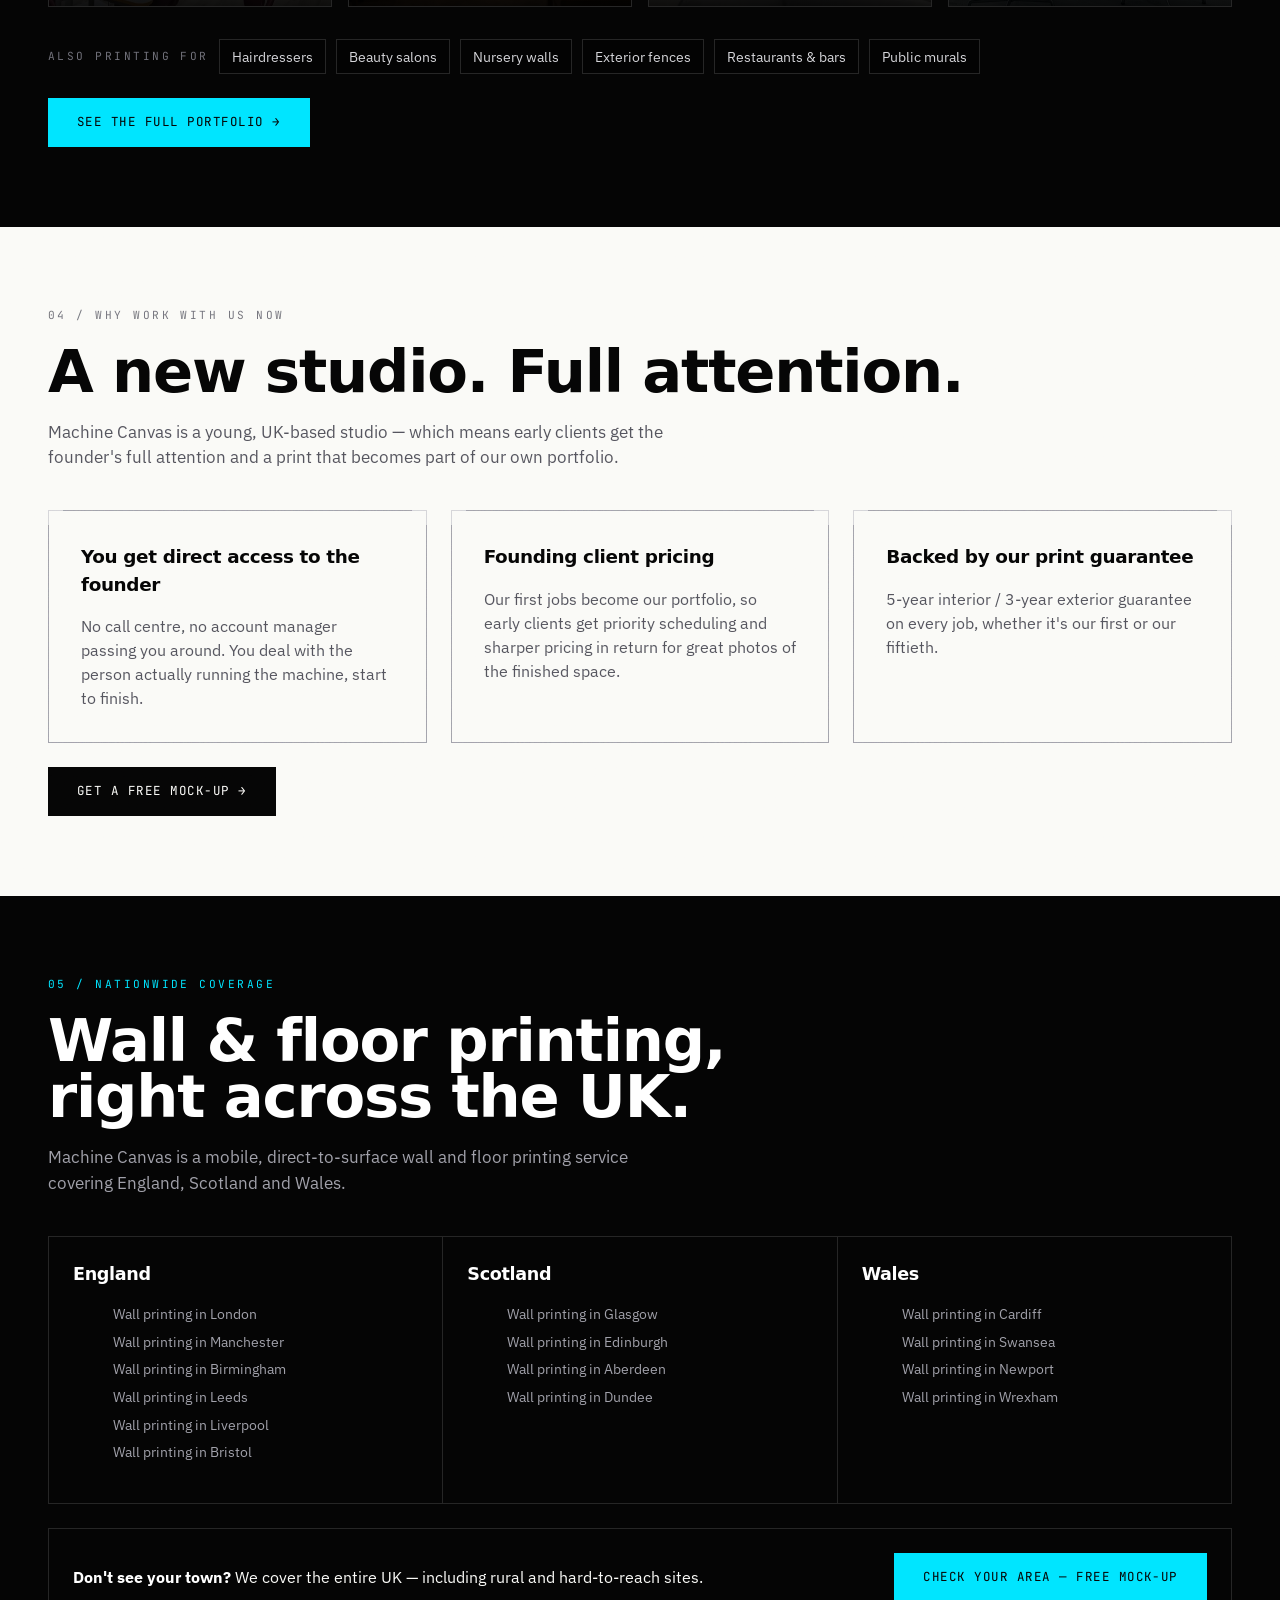
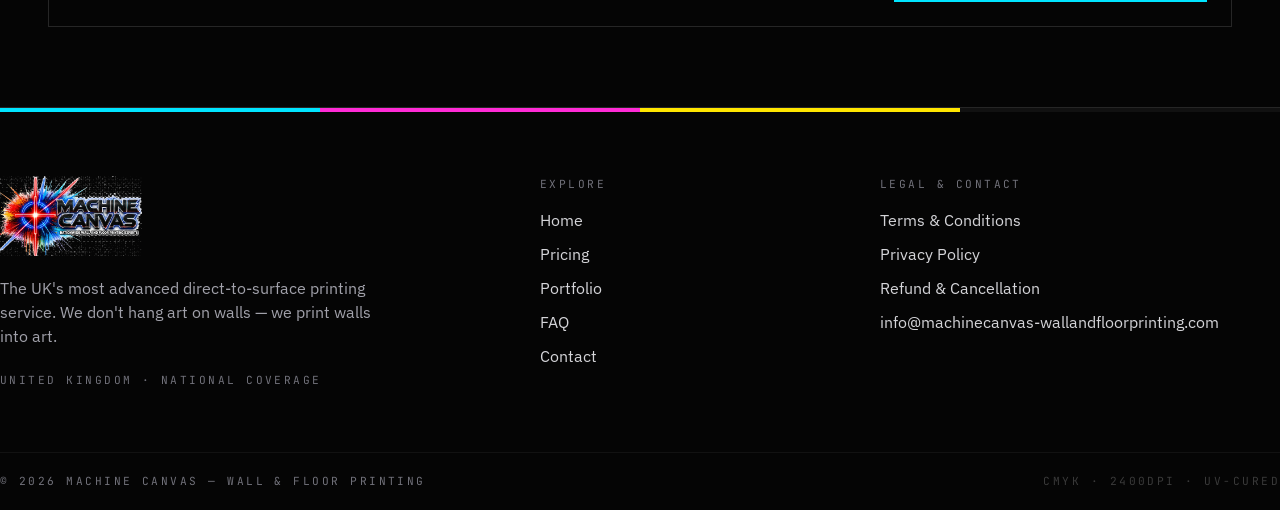
==== commit 194a9118: "Add files via upload" ====
--- a/index.html
+++ b/index.html
@@ -119,6 +119,13 @@
         <div class="value-item"><h4>Fast, clean install</h4><p>Printed directly on site. None of the mess and disruption of traditional decorating.</p></div>
         <div class="value-item"><h4>Any surface, indoor or out</h4><p>Concrete, brick, plaster, glass, wood, tile, metal — even textured and uneven surfaces.</p></div>
       </div>
+      <div class="mt-3 crop-frame" style="position:relative;max-width:900px;margin-left:auto;margin-right:auto;overflow:hidden;">
+        <video poster="/media/relief-poster.jpg" autoplay muted loop playsinline aria-label="Machine Canvas printer laying down ink onto a surface in real time" style="width:100%;display:block;">
+          <source src="/media/print.webm" type="video/webm" />
+          <source src="/media/print.mp4" type="video/mp4" />
+        </video>
+        <span class="mono-label" style="position:absolute;bottom:12px;left:12px;background:var(--cyan);color:var(--ink);padding:5px 10px;">▶ LIVE PRINT · IN MOTION</span>
+      </div>
     </div>
   </section>
 
@@ -158,17 +165,18 @@
         <div>
           <p class="mono-label text-magenta">See the difference</p>
           <h2 class="mt-1" style="font-size:2.8rem;">Blank wall. Printed wall.</h2>
-          <p class="text-zinc-600 mt-2">No wallpaper. No paint. Just your space, transformed with a full-colour, UV-cured print straight onto the wall.</p>
-        </div>
-        <div class="grid grid-2">
-          <div>
-            <img src="/brand/machine-canvas-before-after-square.jpg" alt="Blank wall before Machine Canvas printing" style="border:1px solid var(--zinc-300);" />
-            <p class="mono-label mt-1">Before</p>
+          <p class="text-zinc-600 mt-2">No wallpaper. No paint. Just your space, transformed with a full-colour, UV-cured print straight onto the wall. <strong>Drag the slider</strong> to reveal the result.</p>
+        </div>
+        <div class="ba-slider">
+          <img class="ba-after" src="/media/gallery.jpg" alt="Wall after Machine Canvas mural printing" />
+          <div class="ba-before-wrap">
+            <img src="/brand/machine-canvas-before-after-square.jpg" alt="Blank wall before Machine Canvas printing" />
           </div>
-          <div>
-            <img src="/media/gallery.jpg" alt="Wall after Machine Canvas mural printing" style="border:1px solid var(--zinc-300);" />
-            <p class="mono-label mt-1">After</p>
-          </div>
+          <span class="ba-label before">Before</span>
+          <span class="ba-label after">After</span>
+          <div class="ba-handle-line"></div>
+          <div class="ba-handle-dot">⇔</div>
+          <input type="range" min="0" max="100" value="50" aria-label="Drag to compare before and after" />
         </div>
         <div><a href="/contact.html" class="btn-print btn-dark">Get a free mock-up of your wall</a></div>
       </div>
@@ -286,5 +294,6 @@
   <a href="tel:+447872482423" aria-label="Call Machine Canvas" class="fab fab-call">
     <svg class="icon" viewBox="0 0 24 24" fill="currentColor"><path d="M6.62 10.79a15.05 15.05 0 0 0 6.59 6.59l2.2-2.2a1 1 0 0 1 1.02-.24 11.36 11.36 0 0 0 3.56.57 1 1 0 0 1 1 1V20a1 1 0 0 1-1 1A17 17 0 0 1 3 4a1 1 0 0 1 1-1h3.5a1 1 0 0 1 1 1 11.36 11.36 0 0 0 .57 3.56 1 1 0 0 1-.25 1.02l-2.2 2.21z"/></svg>
   </a>
+  <script src="/js/main.js" defer></script>
 </body>
 </html>
--- a/css/style.css
+++ b/css/style.css
@@ -281,7 +281,25 @@
 .contact-method { display: flex; align-items: center; gap: 12px; padding: 16px; border: 1px solid var(--zinc-800); }
 .contact-method:hover { border-color: var(--cyan); }
 
-/* ---- Fixed action buttons ---- */
+/* ---- Before/After slider ---- */
+.ba-slider { position: relative; aspect-ratio: 16/10; overflow: hidden; border: 1px solid var(--zinc-700); user-select: none; }
+.ba-slider .ba-after { position: absolute; inset: 0; width: 100%; height: 100%; object-fit: cover; }
+.ba-slider .ba-before-wrap { position: absolute; inset: 0; overflow: hidden; clip-path: inset(0 50% 0 0); }
+.ba-slider .ba-before-wrap img { width: 100%; height: 100%; object-fit: cover; }
+.ba-slider .ba-handle-line { position: absolute; top: 0; bottom: 0; left: 50%; width: 2px; background: #fff; box-shadow: 0 0 0 1px rgba(0,0,0,0.3); pointer-events: none; }
+.ba-slider .ba-handle-dot {
+  position: absolute; top: 50%; left: 50%; width: 44px; height: 44px; margin: -22px 0 0 -22px;
+  border-radius: 999px; background: #fff; display: flex; align-items: center; justify-content: center;
+  box-shadow: 0 2px 10px rgba(0,0,0,0.4); pointer-events: none; font-family: "JetBrains Mono", monospace; font-size: 0.65rem; color: var(--ink);
+}
+.ba-slider input[type="range"] {
+  position: absolute; inset: 0; width: 100%; height: 100%; margin: 0; opacity: 0; cursor: ew-resize;
+  -webkit-appearance: none; appearance: none;
+}
+.ba-slider .ba-label { position: absolute; top: 12px; font-family: "JetBrains Mono", monospace; font-size: 0.65rem; letter-spacing: 0.15em; text-transform: uppercase; background: rgba(0,0,0,0.6); color: #fff; padding: 5px 10px; pointer-events: none; }
+.ba-slider .ba-label.before { left: 12px; }
+.ba-slider .ba-label.after { right: 12px; }
+
 .fab { position: fixed; right: 24px; z-index: 60; width: 56px; height: 56px; border-radius: 999px; display: flex; align-items: center; justify-content: center; box-shadow: 0 8px 20px rgba(0,0,0,0.4); transition: transform 0.2s ease; }
 .fab:hover { transform: scale(1.08); }
 .fab-whatsapp { bottom: 24px; background: #25D366; color: #fff; }
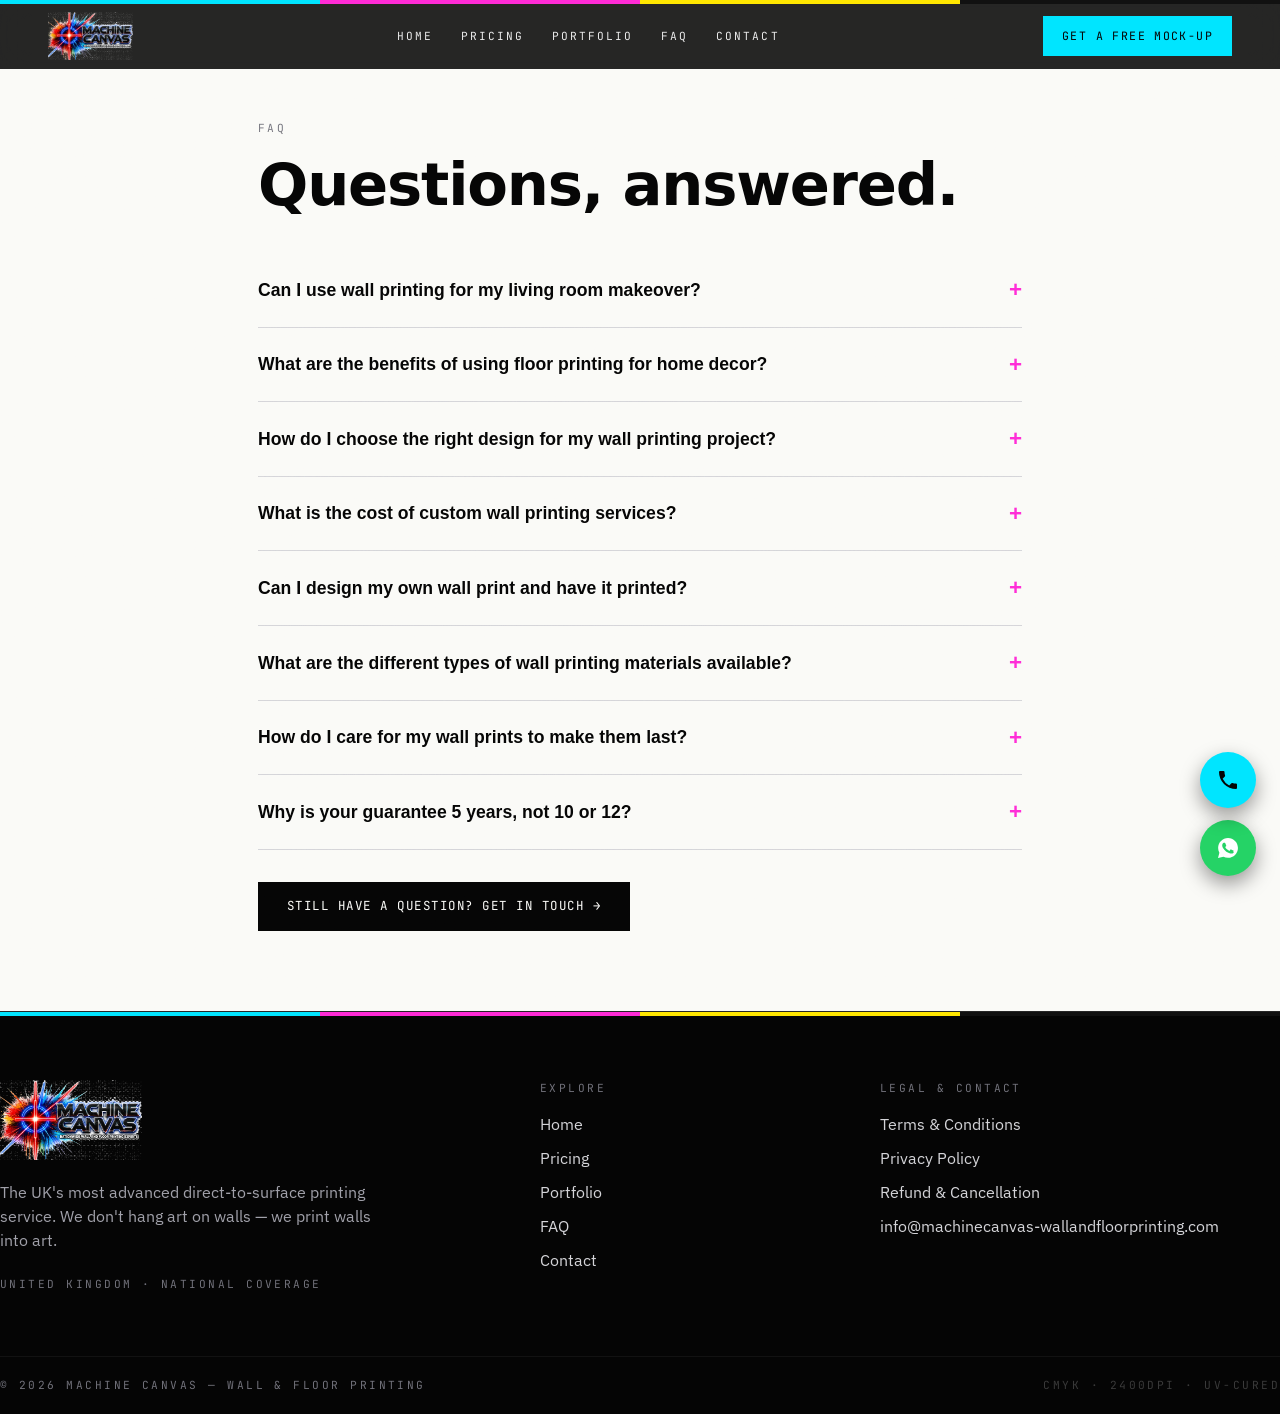
==== commit efb59640: "Add files via upload" ====
--- a/index.html
+++ b/index.html
@@ -3,12 +3,12 @@
 <head>
   <meta charset="UTF-8" />
   <meta name="viewport" content="width=device-width, initial-scale=1" />
-  <title>Machine Canvas — UK Wall &amp; Floor Printing Experts</title>
-  <meta name="description" content="Direct-to-surface UV wall and floor printing across the UK. Free design mock-up, simple upfront pricing, 5-year guarantee." />
-  <link rel="canonical" href="https://www.machinecanvas-wallandfloorprinting.com/" />
-  <meta property="og:title" content="Machine Canvas — UK Wall &amp; Floor Printing Experts" />
-  <meta property="og:description" content="Direct-to-surface UV wall and floor printing across the UK. Free design mock-up, simple upfront pricing, 5-year guarantee." />
-  <meta property="og:url" content="https://www.machinecanvas-wallandfloorprinting.com/" />
+  <title>FAQ — Machine Canvas Wall &amp; Floor Printing</title>
+  <meta name="description" content="Answers to common questions about UK wall and floor printing — pricing, surfaces, durability and our guarantee." />
+  <link rel="canonical" href="https://www.machinecanvas-wallandfloorprinting.com/faq.html" />
+  <meta property="og:title" content="FAQ — Machine Canvas Wall &amp; Floor Printing" />
+  <meta property="og:description" content="Answers to common questions about UK wall and floor printing — pricing, surfaces, durability and our guarantee." />
+  <meta property="og:url" content="https://www.machinecanvas-wallandfloorprinting.com/faq.html" />
   <meta property="og:image" content="https://www.machinecanvas-wallandfloorprinting.com/brand/og-machine-canvas.jpg" />
   <meta property="og:type" content="website" />
   <meta name="twitter:card" content="summary_large_image" />
@@ -51,209 +51,64 @@
       <a href="/contact.html" class="btn-print btn-cyan mt-2" style="display:inline-flex;">Get a free mock-up</a>
     </div>
   </header>
-  <!-- HERO -->
-  <section class="hero" id="top">
-    <div class="container">
-      <span class="tag"><span class="mono-label" style="color:#d4d4d8;">UK's most advanced direct-to-surface printing</span></span>
-      <h1>Create Environments<br />People <span class="text-cyan" style="font-style:italic;">Remember.</span></h1>
-      <p class="lede">Machine Canvas — Walls Worth Talking About.</p>
-      <p class="desc">Transform homes, offices, retail spaces, hotels, gyms, schools and commercial properties with stunning direct-to-wall and floor printing. Bring any image, logo, mural or design to life in full colour with exceptional detail.</p>
-      <div class="cta-row">
-        <a href="/contact.html" class="btn-print btn-cyan">Get a free mock-up →</a>
-        <a href="/portfolio.html" class="btn-print btn-outline-light">See our work</a>
+  <section class="section bg-paper grain" style="padding-top:120px;">
+    <div class="container" style="max-width:860px;">
+      <div class="section-heading">
+        <div class="eyebrow"><span class="mono-label text-magenta">FAQ</span></div>
+        <h2>Questions, answered.</h2>
       </div>
-      <p class="fine-print">No obligation — send us a photo of your wall and we'll show you what's possible.</p>
+
+      <div>
+        <details class="faq-item">
+          <summary>Can I use wall printing for my living room makeover?</summary>
+          <p class="faq-answer">Absolutely — living rooms are one of our most popular jobs. We print full-colour murals, feature walls and photographic scenes directly onto your existing painted walls or wallpaper, with no seams and no mess. It's a fast, dust-light alternative to wallpapering or repainting, and you can preview your space with a free mock-up before committing.</p>
+        </details>
+        <details class="faq-item">
+          <summary>What are the benefits of using floor printing for home decor?</summary>
+          <p class="faq-answer">Printed floors add a hard-wearing, completely bespoke finish you can't get off the shelf — from 3D illusions to bold geometric patterns and branded graphics. Our UV-cured inks bond to the surface for a durable, easy-to-clean result that's ideal for hallways, kitchens, garages and play areas. Seamless, slip-rated options are available, and every design is made to your exact dimensions.</p>
+        </details>
+        <details class="faq-item">
+          <summary>How do I choose the right design for my wall printing project?</summary>
+          <p class="faq-answer">Start with the mood you want for the room — calming, bold, playful or premium — then pick a scale that suits the wall. You can send us your own photo or artwork, or send us your idea for a free mock-up and design service. We'll show you exactly how it will look on your wall before anything is printed, so you can tweak it until it's perfect.</p>
+        </details>
+        <details class="faq-item">
+          <summary>What is the cost of custom wall printing services?</summary>
+          <p class="faq-answer">Pricing is transparent — it starts from a £250 minimum, which covers our setup and logistics plus any image up to 50×50cm (0.25m²). Larger areas are then priced at £99 per additional square metre. Textured 3D relief adds £35/m² on top. See our <a href="/pricing.html" style="color:var(--magenta);">full pricing page</a> for the complete breakdown, or send us a photo for a free, no-obligation quote.</p>
+        </details>
+        <details class="faq-item">
+          <summary>Can I design my own wall print and have it printed?</summary>
+          <p class="faq-answer">Yes — just send us your photo, logo or artwork (JPG, PNG, TIFF, PDF, SVG, AI or EPS) and we'll check it's print-ready at full scale before anything goes ahead. We never downscale your original, and we can help refine or recreate artwork if needed.</p>
+        </details>
+        <details class="faq-item">
+          <summary>What are the different types of wall printing materials available?</summary>
+          <p class="faq-answer">We print direct-to-surface on a huge range of materials: painted plaster, wallpaper, concrete, brick, wood, glass, metal and epoxy floors. Each surface keys the ink differently — concrete gives a fresco-like depth, glass allows backlit and frosted effects, and textured 3D relief can be built up in layers for a tactile finish. If you're unsure about your surface, send us a photo and we'll advise.</p>
+        </details>
+        <details class="faq-item">
+          <summary>How do I care for my wall prints to make them last?</summary>
+          <p class="faq-answer">Our UV-cured prints are finished with a protective lacquer topcoat and are tough and low-maintenance. Interior prints simply need an occasional wipe with a soft, damp cloth — avoid abrasive pads or harsh solvents. Let the print fully cure for the first 24–48 hours before cleaning. Cared for correctly, interior prints are covered by our 5-year guarantee, and exterior prints by a 3-year guarantee against fade (subject to fair use).</p>
+        </details>
+        <details class="faq-item">
+          <summary>Why is your guarantee 5 years, not 10 or 12?</summary>
+          <p class="faq-answer">You'll see some providers advertise guarantees of 10 or even 12 years. UV ink is genuinely durable, but a claim that long rarely holds up once you factor in real-world sunlight exposure, handling and everyday wear. Our 5-year interior / 3-year exterior guarantee, backed by a protective lacquer topcoat, is a number we're confident stands behind every job we do — we'd rather give you a figure you can trust than the biggest number on the page.</p>
+        </details>
+      </div>
+
+      <div class="mt-4"><a href="/contact.html" class="btn-print btn-dark">Still have a question? Get in touch →</a></div>
     </div>
   </section>
 
-  <!-- TRUST BAR -->
-  <section class="bg-paper grain" style="padding:32px 0;border-top:1px solid var(--zinc-300);border-bottom:1px solid var(--zinc-300);">
-    <div class="container grid grid-4">
-      <div class="flex" style="align-items:flex-start;gap:12px;">
-        <svg class="icon" viewBox="0 0 24 24" fill="none" stroke="#050505" stroke-width="1.5" style="flex-shrink:0;"><path d="M12 21s-7-5.2-7-11a7 7 0 0 1 14 0c0 5.8-7 11-7 11z"/><circle cx="12" cy="10" r="2.5"/></svg>
-        <div><strong style="font-family:'Cabinet Grotesk';font-size:1rem;">England, Scotland &amp; Wales</strong><p class="text-zinc-600" style="font-size:0.9rem;margin-top:2px;">We travel — homes &amp; businesses, right across mainland UK</p></div>
-      </div>
-      <div class="flex" style="align-items:flex-start;gap:12px;">
-        <svg class="icon" viewBox="0 0 24 24" fill="none" stroke="#050505" stroke-width="1.5" style="flex-shrink:0;"><path d="M12 2l8 4v6c0 5-3.5 8.5-8 10-4.5-1.5-8-5-8-10V6l8-4z"/></svg>
-        <div><strong style="font-family:'Cabinet Grotesk';font-size:1rem;">5-year interior guarantee*</strong><p class="text-zinc-600" style="font-size:0.9rem;margin-top:2px;">3-year guarantee on exterior prints — lacquer-sealed finish</p></div>
-      </div>
-      <div class="flex" style="align-items:flex-start;gap:12px;">
-        <svg class="icon" viewBox="0 0 24 24" fill="none" stroke="#050505" stroke-width="1.5" style="flex-shrink:0;"><path d="M13 2 3 14h7l-1 8 11-14h-7l0-6z"/></svg>
-        <div><strong style="font-family:'Cabinet Grotesk';font-size:1rem;">Simple, upfront pricing</strong><p class="text-zinc-600" style="font-size:0.9rem;margin-top:2px;">From £250 — see exactly what's included, no obligation</p></div>
-      </div>
-      <div class="flex" style="align-items:flex-start;gap:12px;">
-        <svg class="icon" viewBox="0 0 24 24" fill="none" stroke="#050505" stroke-width="1.5" style="flex-shrink:0;"><circle cx="12" cy="12" r="9"/><path d="M12 8v4l3 2"/></svg>
-        <div><strong style="font-family:'Cabinet Grotesk';font-size:1rem;">Free design mock-up</strong><p class="text-zinc-600" style="font-size:0.9rem;margin-top:2px;">See your space before you commit — no obligation</p></div>
-      </div>
-    </div>
-    <div class="container mt-3 flex" style="flex-wrap:wrap;gap:16px;align-items:center;border-top:1px solid var(--zinc-300);padding-top:20px;">
-      <span class="mono-label" style="border:1px solid var(--zinc-400);padding:6px 12px;">✓ CE-CERTIFIED</span>
-      <span class="mono-label" style="border:1px solid var(--zinc-400);padding:6px 12px;">✓ FULLY INSURED</span>
-      <span class="mono-label" style="text-transform:none;letter-spacing:normal;">*Interior guarantee subject to fair use and correct aftercare.</span>
-    </div>
-  </section>
-
-  <!-- WHAT WE DO -->
-  <section class="section bg-ink" id="work">
-    <div class="container">
-      <div class="section-heading">
-        <div class="eyebrow"><span class="mono-label text-cyan">01 / What we do</span></div>
-        <h2 style="color:#fff;">Walls, floors,<br />and everything between.</h2>
-        <p class="sub">Machine Canvas prints full-colour, UV-cured images directly onto almost any wall or floor — interior and exterior. Standard flat photographic, or raised textured 3D relief you can feel.</p>
-      </div>
-      <div class="grid grid-2 mt-3">
-        <div class="crop-frame card">
-          <p class="mono-label text-cyan">Wall printing</p>
-          <h3 style="color:#fff;font-size:1.8rem;margin-top:12px;">Your walls were always meant to be seen.</h3>
-          <p class="text-zinc-400 mt-2">Feature walls, retail interiors, reception spaces, murals and exterior facades. Printed in place, edge-to-edge, with zero seams.</p>
-        </div>
-        <div class="crop-frame card">
-          <p class="mono-label text-magenta">Floor printing</p>
-          <h3 style="color:#fff;font-size:1.8rem;margin-top:12px;">The floor is no longer just the floor.</h3>
-          <p class="text-zinc-400 mt-2">Polished concrete, epoxy resin, tile and wood. Durable, walkable, photographic floor graphics for retail, events and homes.</p>
-        </div>
-      </div>
-      <div class="value-grid mt-3">
-        <div class="value-item"><h4>Photographic resolution</h4><p>True photographic detail at architectural scale — no seams, no wallpaper, no compromise.</p></div>
-        <div class="value-item"><h4>Eco-friendly UV inks</h4><p>Fade-resistant, UV-cured inks that are kinder to the planet and last for years.</p></div>
-        <div class="value-item"><h4>Fast, clean install</h4><p>Printed directly on site. None of the mess and disruption of traditional decorating.</p></div>
-        <div class="value-item"><h4>Any surface, indoor or out</h4><p>Concrete, brick, plaster, glass, wood, tile, metal — even textured and uneven surfaces.</p></div>
-      </div>
-      <div class="mt-3 crop-frame" style="position:relative;max-width:900px;margin-left:auto;margin-right:auto;overflow:hidden;">
-        <video poster="/media/relief-poster.jpg" autoplay muted loop playsinline aria-label="Machine Canvas printer laying down ink onto a surface in real time" style="width:100%;display:block;">
-          <source src="/media/print.webm" type="video/webm" />
-          <source src="/media/print.mp4" type="video/mp4" />
-        </video>
-        <span class="mono-label" style="position:absolute;bottom:12px;left:12px;background:var(--cyan);color:var(--ink);padding:5px 10px;">▶ LIVE PRINT · IN MOTION</span>
-      </div>
-    </div>
-  </section>
-
-  <!-- PRICING TEASER -->
-  <section class="section bg-ink" style="border-top:1px solid var(--zinc-800);" id="pricing">
-    <div class="container">
-      <div class="section-heading">
-        <div class="eyebrow"><span class="mono-label text-cyan">02 / Pricing</span></div>
-        <h2 style="color:#fff;">Simple, upfront pricing.</h2>
-        <p class="sub">No hidden costs, no obligation to book.</p>
-      </div>
-      <div class="grid grid-3">
-        <div class="pricing-card">
-          <p class="mono-label text-zinc-500">Standard</p>
-          <div class="amount"><span class="num" style="color:#fff;">£250</span><span class="unit">minimum job</span></div>
-          <p class="text-zinc-400 mt-1">Covers setup, travel and any image up to 50×50cm.</p>
-        </div>
-        <div class="pricing-card highlight">
-          <p class="mono-label text-cyan">Extra area</p>
-          <div class="amount"><span class="num" style="color:#fff;">£99</span><span class="unit">per additional m²</span></div>
-          <p class="text-zinc-400 mt-1">Flat rate, whether it's a feature wall or a full room.</p>
-        </div>
-        <div class="pricing-card">
-          <p class="mono-label text-zinc-500">Textured &amp; 3D</p>
-          <div class="amount"><span class="num" style="color:#fff;">+£35</span><span class="unit">per m² (whole area)</span></div>
-          <p class="text-zinc-400 mt-1">Added on top of the standard price for relief finishes.</p>
-        </div>
-      </div>
-      <div class="mt-3"><a href="/pricing.html" class="btn-print btn-cyan">See full pricing breakdown →</a></div>
-    </div>
-  </section>
-
-  <!-- BEFORE / AFTER -->
-  <section class="section bg-paper grain">
-    <div class="container">
-      <div class="grid" style="grid-template-columns:1fr;gap:32px;">
-        <div>
-          <p class="mono-label text-magenta">See the difference</p>
-          <h2 class="mt-1" style="font-size:2.8rem;">Blank wall. Printed wall.</h2>
-          <p class="text-zinc-600 mt-2">No wallpaper. No paint. Just your space, transformed with a full-colour, UV-cured print straight onto the wall. <strong>Drag the slider</strong> to reveal the result.</p>
-        </div>
-        <div class="ba-slider">
-          <img class="ba-after" src="/media/gallery.jpg" alt="Wall after Machine Canvas mural printing" />
-          <div class="ba-before-wrap">
-            <img src="/brand/machine-canvas-before-after-square.jpg" alt="Blank wall before Machine Canvas printing" />
-          </div>
-          <span class="ba-label before">Before</span>
-          <span class="ba-label after">After</span>
-          <div class="ba-handle-line"></div>
-          <div class="ba-handle-dot">⇔</div>
-          <input type="range" min="0" max="100" value="50" aria-label="Drag to compare before and after" />
-        </div>
-        <div><a href="/contact.html" class="btn-print btn-dark">Get a free mock-up of your wall</a></div>
-      </div>
-    </div>
-  </section>
-
-  <!-- WHO WE PRINT FOR -->
-  <section class="section bg-ink" id="use-cases">
-    <div class="container">
-      <div class="section-heading">
-        <div class="eyebrow"><span class="mono-label text-cyan">03 / Where we print</span></div>
-        <h2 style="color:#fff;">Who we print for.</h2>
-        <p class="sub">From hotels and gyms to nurseries, car parks, cafés and salons — wherever there's a wall or a floor, there's a Machine Canvas job.</p>
-      </div>
-      <div class="market-grid">
-        <div class="market-card"><img src="/media/restaurants.jpg" alt="Hotel lobby feature wall printed by Machine Canvas" loading="lazy" /><div class="overlay"></div><div class="info"><h3>Hotels &amp; Lobbies</h3><p>Statement reception walls that set the tone the moment guests arrive.</p></div></div>
-        <div class="market-card"><img src="/media/gym.jpg" alt="Modern gym interior with bold printed wall graphics" loading="lazy" /><div class="overlay"></div><div class="info"><h3>Gyms &amp; Fitness</h3><p>High-energy graphics that push members harder and keep your brand front and centre.</p></div></div>
-        <div class="market-card"><img src="/media/basketball.webp" alt="Basketball legend mural printed onto a sports hall wall" loading="lazy" /><div class="overlay"></div><div class="info"><h3>Sports &amp; Stadiums</h3><p>Player murals and club branding printed in vivid, hard-wearing colour.</p></div></div>
-        <div class="market-card"><img src="/media/autofloor.webp" alt="3D resin floor logo printed in a car park bay" loading="lazy" /><div class="overlay"></div><div class="info"><h3>Auto &amp; Resin Floors</h3><p>Showroom branding and 3D resin-floor graphics for dealerships and car parks.</p></div></div>
-        <div class="market-card"><img src="/media/schools.jpg" alt="Children's educational mural printed on a nursery wall" loading="lazy" /><div class="overlay"></div><div class="info"><h3>Nurseries &amp; Schools</h3><p>Playful, durable, wipe-clean learning walls and floors that children love.</p></div></div>
-        <div class="market-card"><img src="/media/cafe.webp" alt="Café wall mural of a coffee pour printed by Machine Canvas" loading="lazy" /><div class="overlay"></div><div class="info"><h3>Cafés &amp; Coffee Shops</h3><p>Instagrammable interiors and signature feature walls.</p></div></div>
-        <div class="market-card"><img src="/media/retail.jpg" alt="Printed retail shop window graphics" loading="lazy" /><div class="overlay"></div><div class="info"><h3>Shop Windows &amp; Retail</h3><p>Graphics that stop people on the street and pull them in.</p></div></div>
-        <div class="market-card"><img src="/media/offices.jpg" alt="Modern office reception with a printed feature wall" loading="lazy" /><div class="overlay"></div><div class="info"><h3>Offices &amp; Reception</h3><p>Branded corridors and breakout spaces that mean business.</p></div></div>
-      </div>
-      <div class="also-row">
-        <span class="mono-label text-zinc-500">Also printing for</span>
-        <span class="also-chip">Hairdressers</span><span class="also-chip">Beauty salons</span><span class="also-chip">Nursery walls</span><span class="also-chip">Exterior fences</span><span class="also-chip">Restaurants &amp; bars</span><span class="also-chip">Public murals</span>
-      </div>
-      <div class="mt-3"><a href="/portfolio.html" class="btn-print btn-cyan">See the full portfolio →</a></div>
-    </div>
-  </section>
-
-  <!-- FOUNDING CLIENT / TRUST -->
-  <section class="section bg-paper grain" id="reviews">
-    <div class="container">
-      <div class="section-heading">
-        <div class="eyebrow"><span class="mono-label text-magenta">04 / Why work with us now</span></div>
-        <h2>A new studio. Full attention.</h2>
-        <p class="sub">Machine Canvas is a young, UK-based studio — which means early clients get the founder's full attention and a print that becomes part of our own portfolio.</p>
-      </div>
-      <div class="grid grid-3">
-        <div class="card light crop-frame">
-          <h3 style="font-size:1.15rem;">You get direct access to the founder</h3>
-          <p class="text-zinc-600 mt-2">No call centre, no account manager passing you around. You deal with the person actually running the machine, start to finish.</p>
-        </div>
-        <div class="card light crop-frame">
-          <h3 style="font-size:1.15rem;">Founding client pricing</h3>
-          <p class="text-zinc-600 mt-2">Our first jobs become our portfolio, so early clients get priority scheduling and sharper pricing in return for great photos of the finished space.</p>
-        </div>
-        <div class="card light crop-frame">
-          <h3 style="font-size:1.15rem;">Backed by our print guarantee</h3>
-          <p class="text-zinc-600 mt-2">5-year interior / 3-year exterior guarantee on every job, whether it's our first or our fiftieth.</p>
-        </div>
-      </div>
-      <div class="mt-3"><a href="/contact.html" class="btn-print btn-dark">Get a free mock-up →</a></div>
-    </div>
-  </section>
-
-  <!-- AREAS WE COVER -->
-  <section class="section bg-ink" id="areas">
-    <div class="container">
-      <div class="section-heading">
-        <div class="eyebrow"><span class="mono-label text-cyan">05 / Nationwide coverage</span></div>
-        <h2 style="color:#fff;">Wall &amp; floor printing,<br />right across the UK.</h2>
-        <p class="sub">Machine Canvas is a mobile, direct-to-surface wall and floor printing service covering England, Scotland and Wales.</p>
-      </div>
-      <div class="region-grid">
-        <div class="region-card"><h3>England</h3><ul><li>Wall printing in <span>London</span></li><li>Wall printing in <span>Manchester</span></li><li>Wall printing in <span>Birmingham</span></li><li>Wall printing in <span>Leeds</span></li><li>Wall printing in <span>Liverpool</span></li><li>Wall printing in <span>Bristol</span></li></ul></div>
-        <div class="region-card"><h3>Scotland</h3><ul><li>Wall printing in <span>Glasgow</span></li><li>Wall printing in <span>Edinburgh</span></li><li>Wall printing in <span>Aberdeen</span></li><li>Wall printing in <span>Dundee</span></li></ul></div>
-        <div class="region-card"><h3>Wales</h3><ul><li>Wall printing in <span>Cardiff</span></li><li>Wall printing in <span>Swansea</span></li><li>Wall printing in <span>Newport</span></li><li>Wall printing in <span>Wrexham</span></li></ul></div>
-      </div>
-      <div class="mt-3 flex" style="flex-wrap:wrap;gap:16px;align-items:center;border:1px solid var(--zinc-800);padding:24px;">
-        <p class="text-zinc-300" style="flex:1;min-width:240px;"><strong style="color:#fff;">Don't see your town?</strong> We cover the entire UK — including rural and hard-to-reach sites.</p>
-        <a href="/contact.html" class="btn-print btn-cyan">Check your area — free mock-up</a>
-      </div>
-    </div>
-  </section>
+  <script type="application/ld+json">
+  {
+    "@context": "https://schema.org",
+    "@type": "FAQPage",
+    "mainEntity": [
+      {"@type": "Question", "name": "Can I use wall printing for my living room makeover?", "acceptedAnswer": {"@type": "Answer", "text": "Absolutely — living rooms are one of our most popular jobs. We print full-colour murals, feature walls and photographic scenes directly onto your existing painted walls or wallpaper, with no seams and no mess."}},
+      {"@type": "Question", "name": "What are the benefits of using floor printing for home decor?", "acceptedAnswer": {"@type": "Answer", "text": "Printed floors add a hard-wearing, completely bespoke finish — from 3D illusions to bold geometric patterns and branded graphics, ideal for hallways, kitchens, garages and play areas."}},
+      {"@type": "Question", "name": "What is the cost of custom wall printing services?", "acceptedAnswer": {"@type": "Answer", "text": "Pricing starts from a £250 minimum, covering setup and any image up to 0.25m², then £99 per additional square metre. Textured 3D relief adds £35/m² on top."}},
+      {"@type": "Question", "name": "Why is your guarantee 5 years, not 10 or 12?", "acceptedAnswer": {"@type": "Answer", "text": "Some providers advertise 10 or 12 year guarantees that don't hold up under real-world sunlight and wear. Machine Canvas offers a 5-year interior / 3-year exterior guarantee backed by a protective lacquer topcoat — a figure we're confident stands behind every job."}}
+    ]
+  }
+  </script>
   <footer class="site-footer bg-ink">
     <div class="cmyk-bar"></div>
     <div class="container footer-grid">
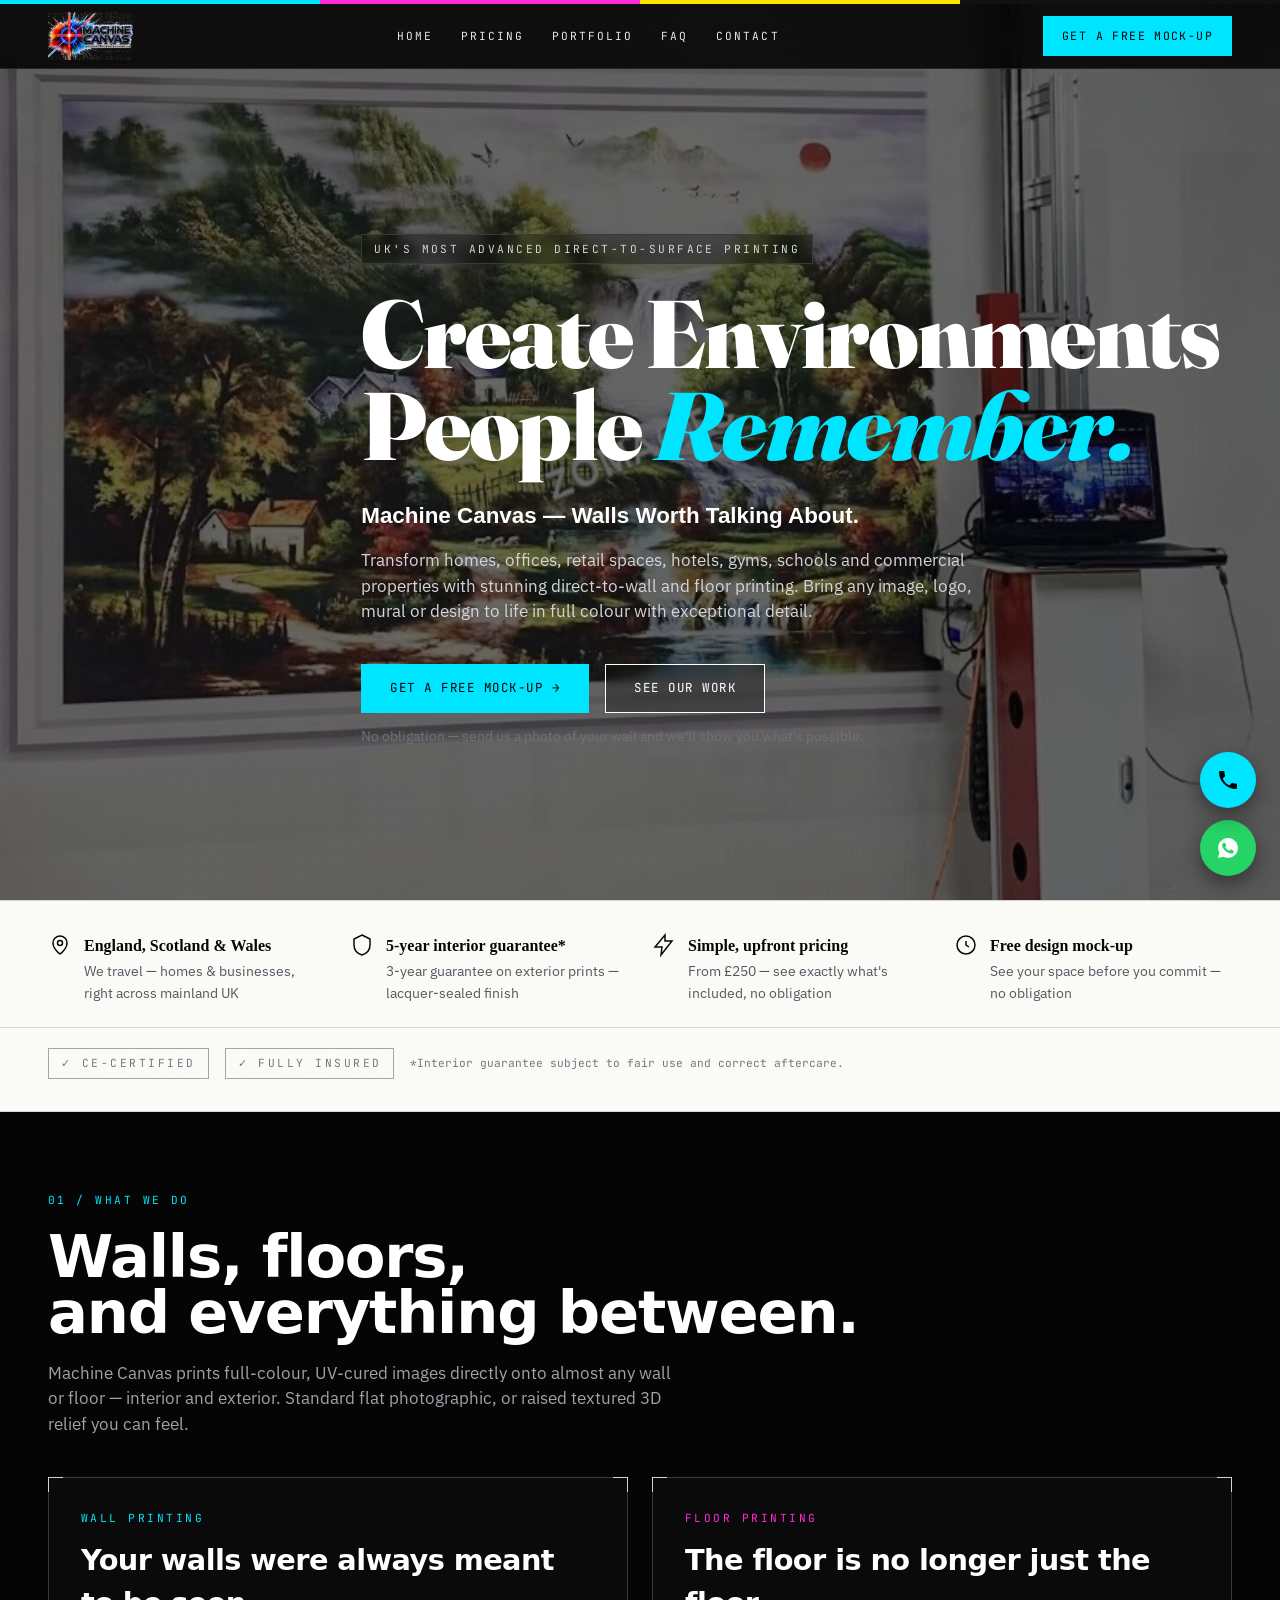
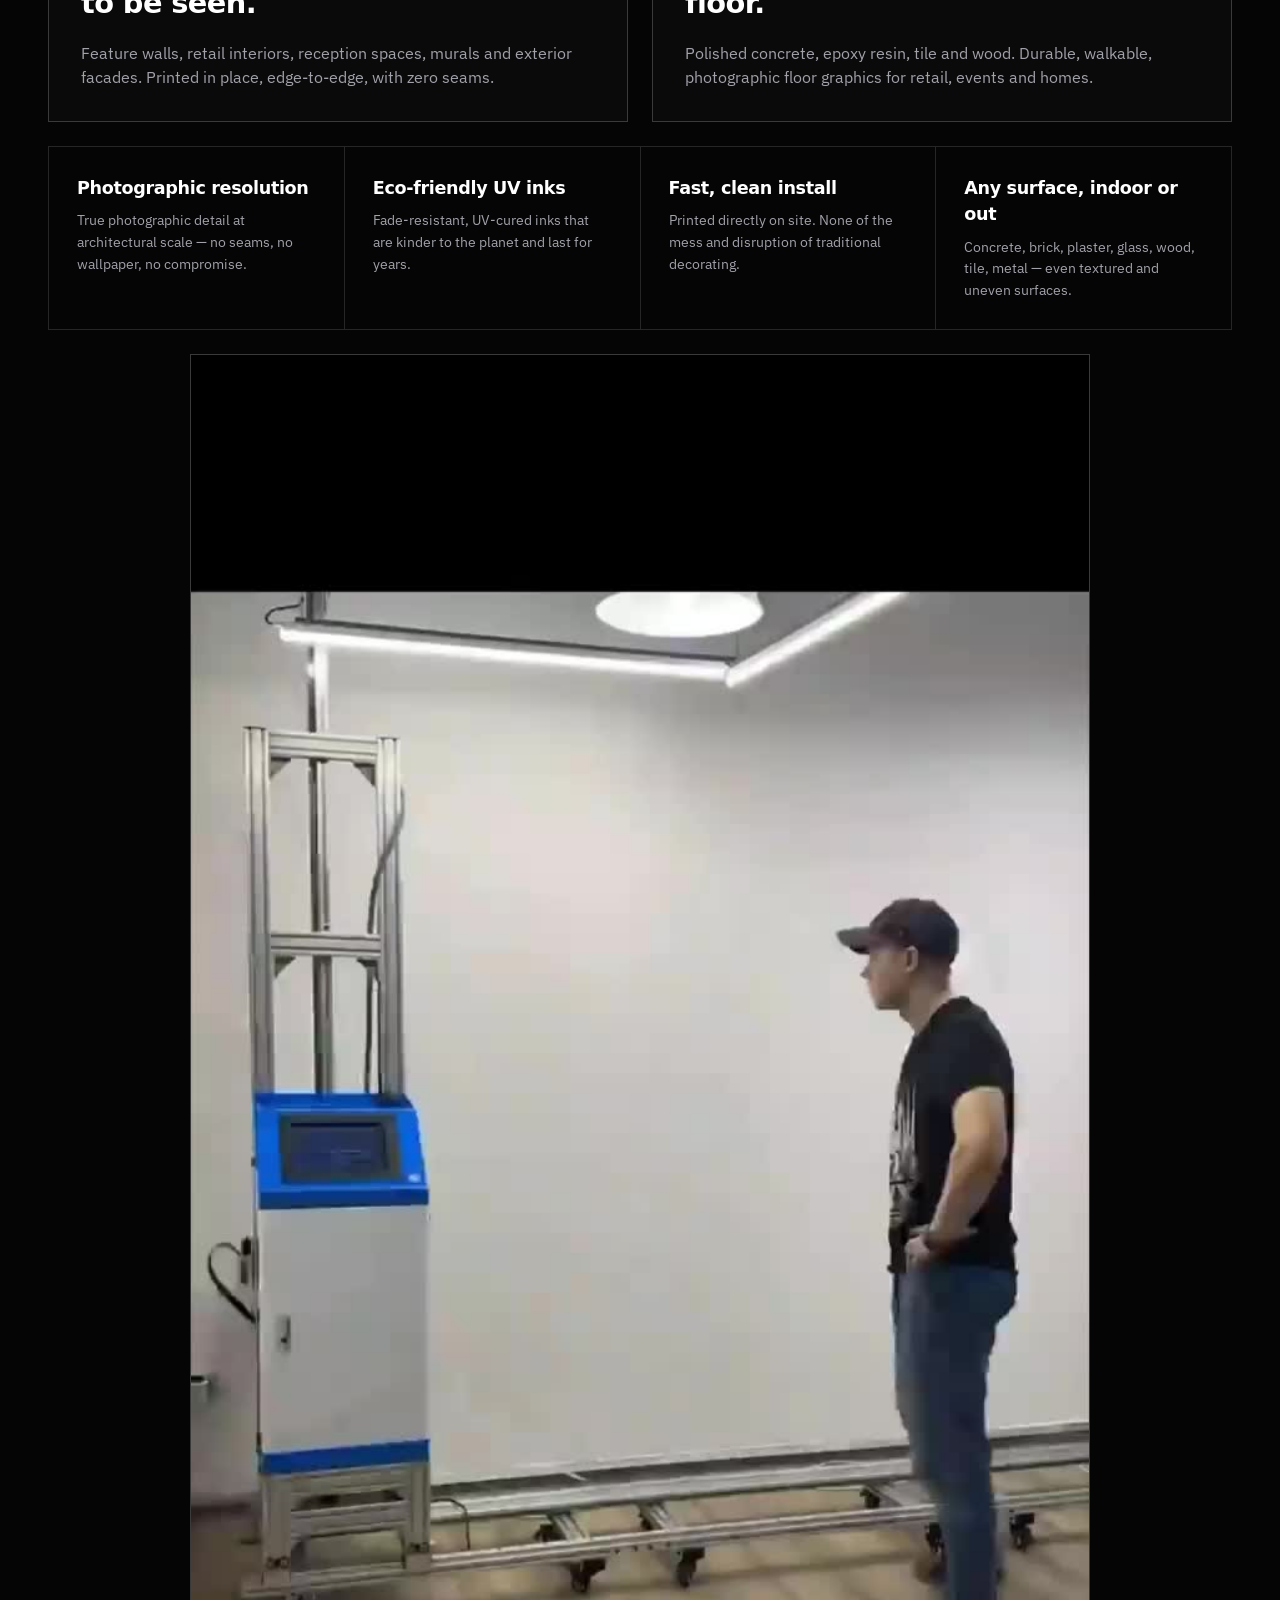
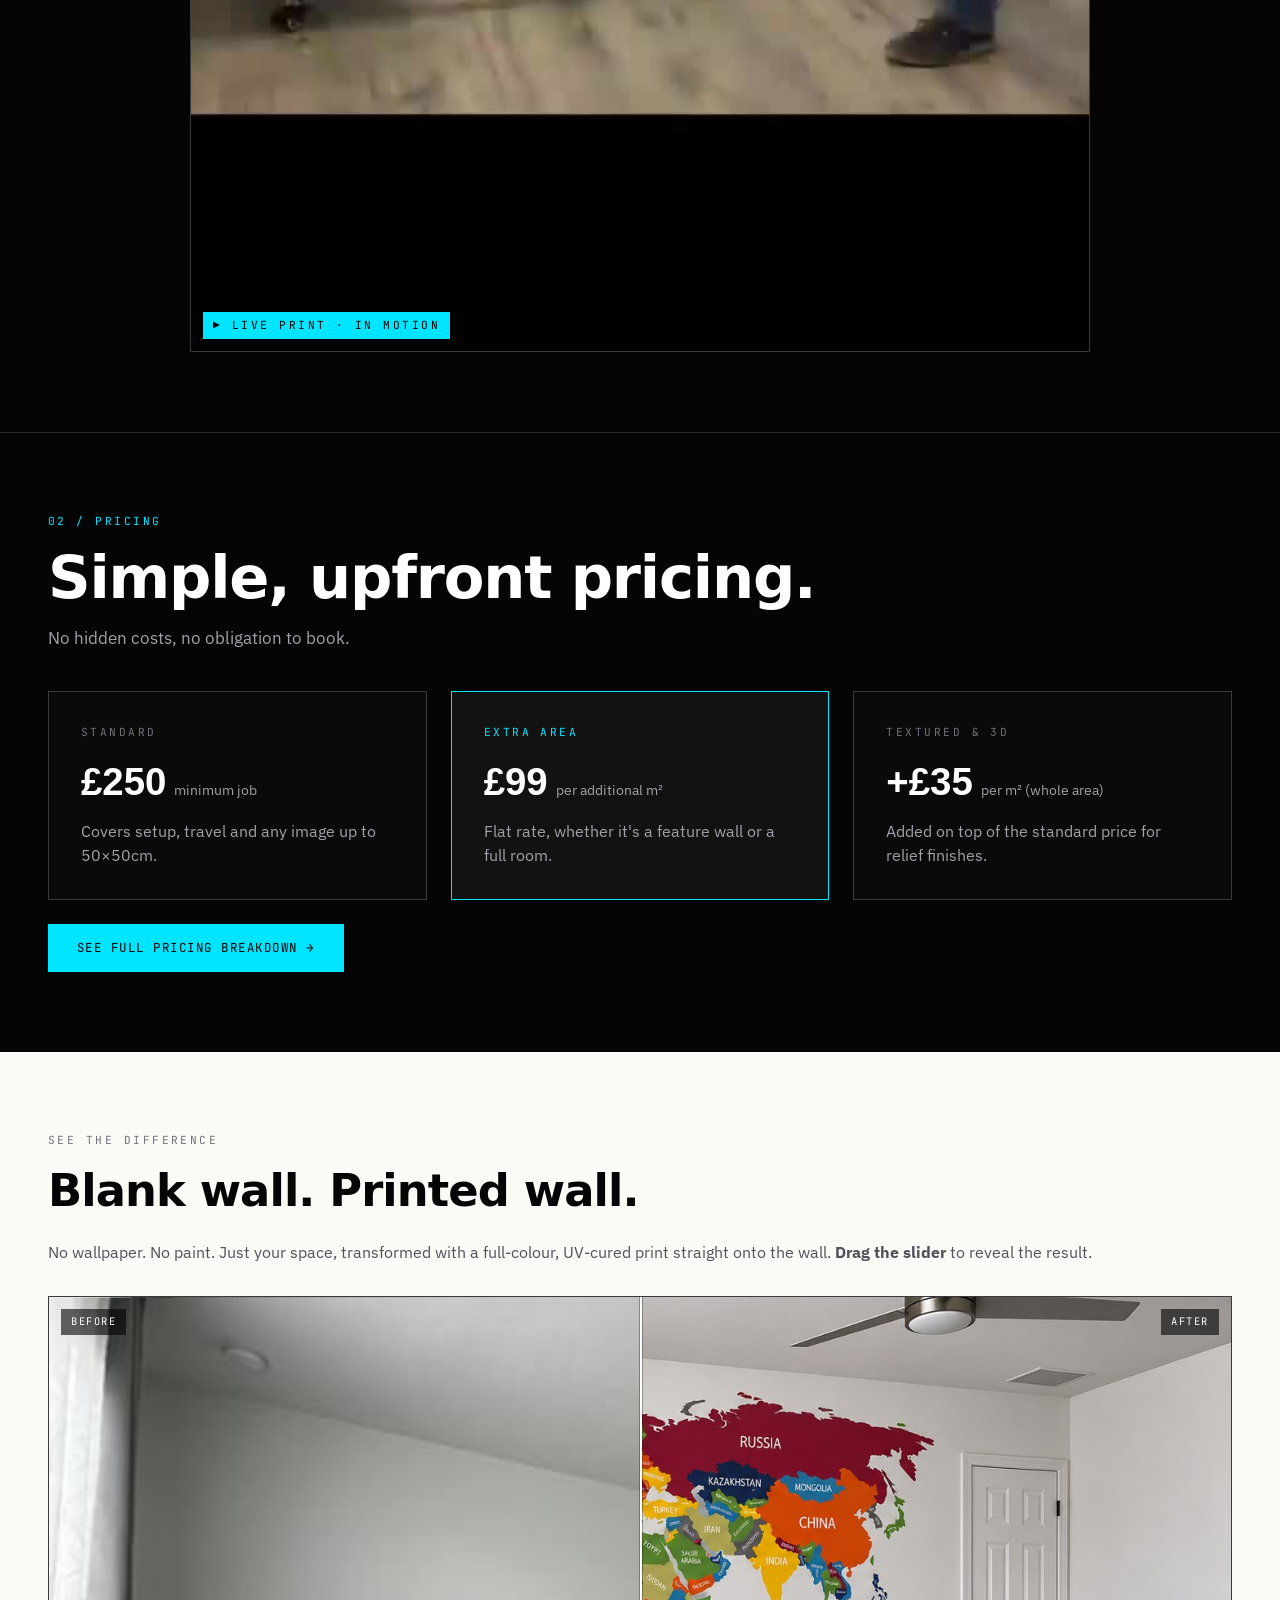
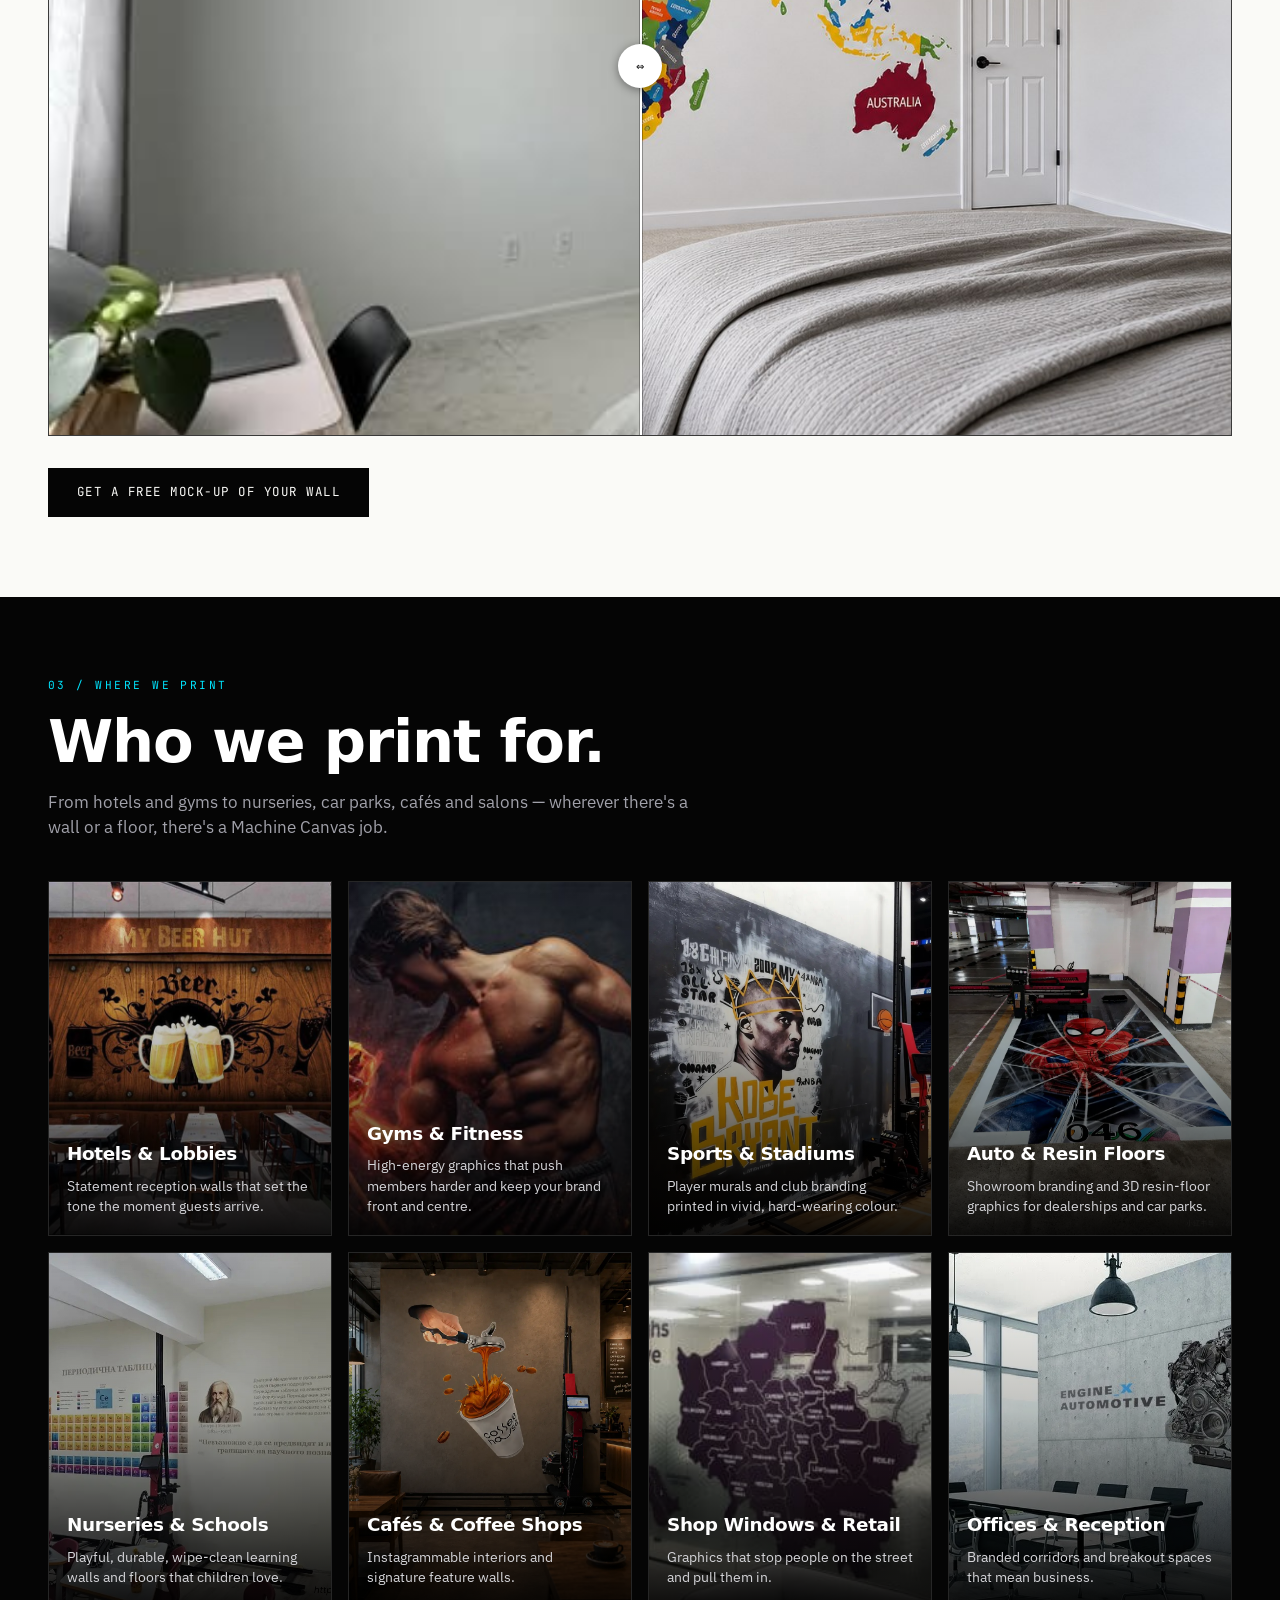
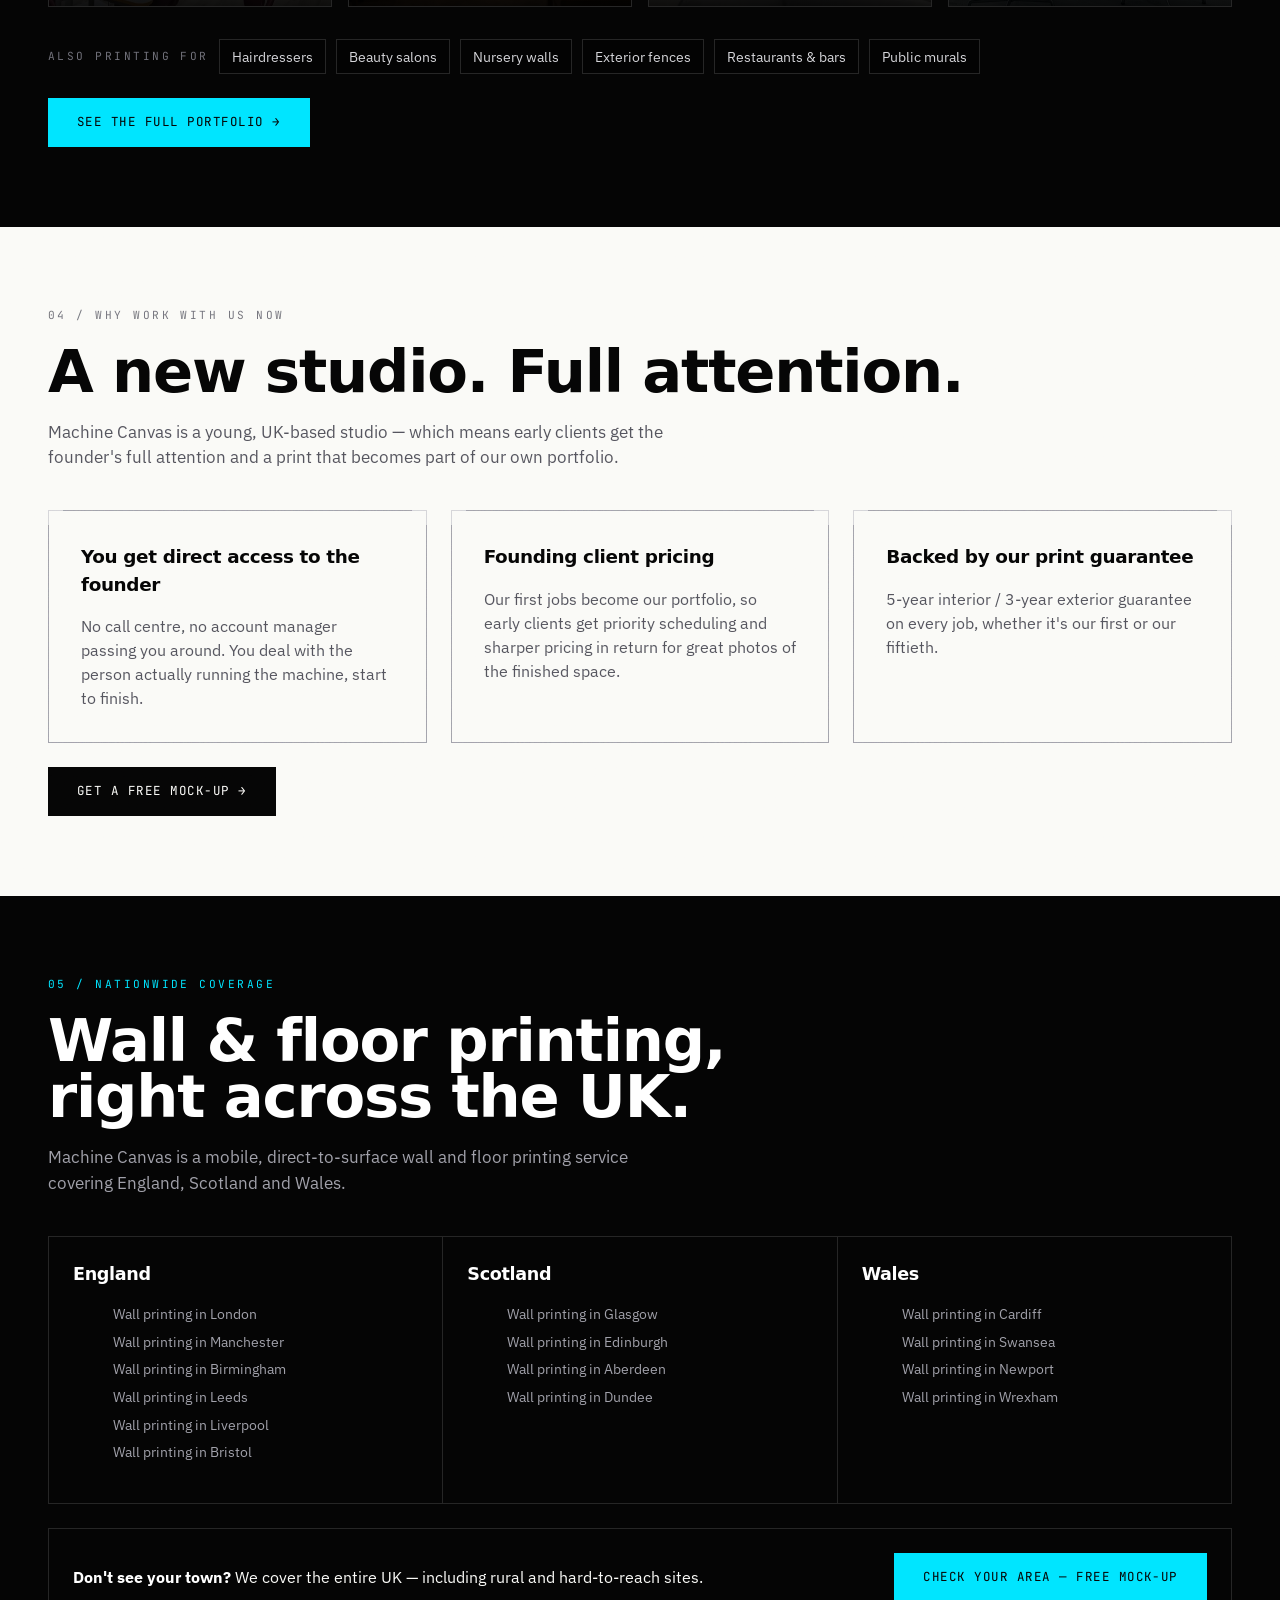
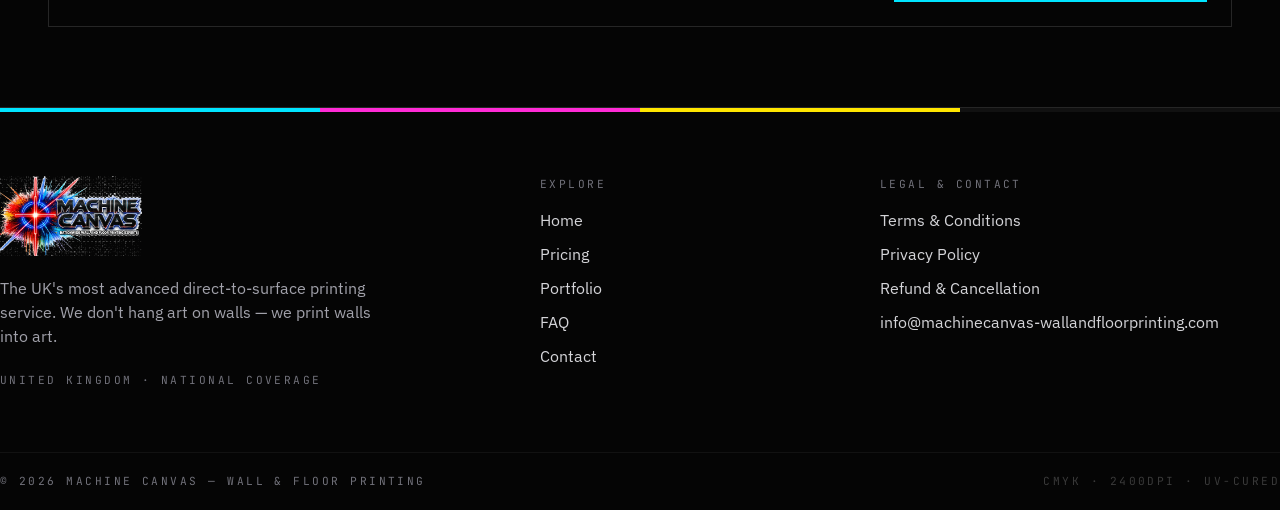
==== commit ee1a7d54: "Add files via upload" ====
--- a/index.html
+++ b/index.html
@@ -3,12 +3,12 @@
 <head>
   <meta charset="UTF-8" />
   <meta name="viewport" content="width=device-width, initial-scale=1" />
-  <title>FAQ — Machine Canvas Wall &amp; Floor Printing</title>
-  <meta name="description" content="Answers to common questions about UK wall and floor printing — pricing, surfaces, durability and our guarantee." />
-  <link rel="canonical" href="https://www.machinecanvas-wallandfloorprinting.com/faq.html" />
-  <meta property="og:title" content="FAQ — Machine Canvas Wall &amp; Floor Printing" />
-  <meta property="og:description" content="Answers to common questions about UK wall and floor printing — pricing, surfaces, durability and our guarantee." />
-  <meta property="og:url" content="https://www.machinecanvas-wallandfloorprinting.com/faq.html" />
+  <title>Machine Canvas — UK Wall &amp; Floor Printing Experts</title>
+  <meta name="description" content="Direct-to-surface UV wall and floor printing across the UK. Free design mock-up, simple upfront pricing, 5-year guarantee." />
+  <link rel="canonical" href="https://www.machinecanvas-wallandfloorprinting.com/" />
+  <meta property="og:title" content="Machine Canvas — UK Wall &amp; Floor Printing Experts" />
+  <meta property="og:description" content="Direct-to-surface UV wall and floor printing across the UK. Free design mock-up, simple upfront pricing, 5-year guarantee." />
+  <meta property="og:url" content="https://www.machinecanvas-wallandfloorprinting.com/" />
   <meta property="og:image" content="https://www.machinecanvas-wallandfloorprinting.com/brand/og-machine-canvas.jpg" />
   <meta property="og:type" content="website" />
   <meta name="twitter:card" content="summary_large_image" />
@@ -51,64 +51,211 @@
       <a href="/contact.html" class="btn-print btn-cyan mt-2" style="display:inline-flex;">Get a free mock-up</a>
     </div>
   </header>
-  <section class="section bg-paper grain" style="padding-top:120px;">
-    <div class="container" style="max-width:860px;">
-      <div class="section-heading">
-        <div class="eyebrow"><span class="mono-label text-magenta">FAQ</span></div>
-        <h2>Questions, answered.</h2>
-      </div>
-
-      <div>
-        <details class="faq-item">
-          <summary>Can I use wall printing for my living room makeover?</summary>
-          <p class="faq-answer">Absolutely — living rooms are one of our most popular jobs. We print full-colour murals, feature walls and photographic scenes directly onto your existing painted walls or wallpaper, with no seams and no mess. It's a fast, dust-light alternative to wallpapering or repainting, and you can preview your space with a free mock-up before committing.</p>
-        </details>
-        <details class="faq-item">
-          <summary>What are the benefits of using floor printing for home decor?</summary>
-          <p class="faq-answer">Printed floors add a hard-wearing, completely bespoke finish you can't get off the shelf — from 3D illusions to bold geometric patterns and branded graphics. Our UV-cured inks bond to the surface for a durable, easy-to-clean result that's ideal for hallways, kitchens, garages and play areas. Seamless, slip-rated options are available, and every design is made to your exact dimensions.</p>
-        </details>
-        <details class="faq-item">
-          <summary>How do I choose the right design for my wall printing project?</summary>
-          <p class="faq-answer">Start with the mood you want for the room — calming, bold, playful or premium — then pick a scale that suits the wall. You can send us your own photo or artwork, or send us your idea for a free mock-up and design service. We'll show you exactly how it will look on your wall before anything is printed, so you can tweak it until it's perfect.</p>
-        </details>
-        <details class="faq-item">
-          <summary>What is the cost of custom wall printing services?</summary>
-          <p class="faq-answer">Pricing is transparent — it starts from a £250 minimum, which covers our setup and logistics plus any image up to 50×50cm (0.25m²). Larger areas are then priced at £99 per additional square metre. Textured 3D relief adds £35/m² on top. See our <a href="/pricing.html" style="color:var(--magenta);">full pricing page</a> for the complete breakdown, or send us a photo for a free, no-obligation quote.</p>
-        </details>
-        <details class="faq-item">
-          <summary>Can I design my own wall print and have it printed?</summary>
-          <p class="faq-answer">Yes — just send us your photo, logo or artwork (JPG, PNG, TIFF, PDF, SVG, AI or EPS) and we'll check it's print-ready at full scale before anything goes ahead. We never downscale your original, and we can help refine or recreate artwork if needed.</p>
-        </details>
-        <details class="faq-item">
-          <summary>What are the different types of wall printing materials available?</summary>
-          <p class="faq-answer">We print direct-to-surface on a huge range of materials: painted plaster, wallpaper, concrete, brick, wood, glass, metal and epoxy floors. Each surface keys the ink differently — concrete gives a fresco-like depth, glass allows backlit and frosted effects, and textured 3D relief can be built up in layers for a tactile finish. If you're unsure about your surface, send us a photo and we'll advise.</p>
-        </details>
-        <details class="faq-item">
-          <summary>How do I care for my wall prints to make them last?</summary>
-          <p class="faq-answer">Our UV-cured prints are finished with a protective lacquer topcoat and are tough and low-maintenance. Interior prints simply need an occasional wipe with a soft, damp cloth — avoid abrasive pads or harsh solvents. Let the print fully cure for the first 24–48 hours before cleaning. Cared for correctly, interior prints are covered by our 5-year guarantee, and exterior prints by a 3-year guarantee against fade (subject to fair use).</p>
-        </details>
-        <details class="faq-item">
-          <summary>Why is your guarantee 5 years, not 10 or 12?</summary>
-          <p class="faq-answer">You'll see some providers advertise guarantees of 10 or even 12 years. UV ink is genuinely durable, but a claim that long rarely holds up once you factor in real-world sunlight exposure, handling and everyday wear. Our 5-year interior / 3-year exterior guarantee, backed by a protective lacquer topcoat, is a number we're confident stands behind every job we do — we'd rather give you a figure you can trust than the biggest number on the page.</p>
-        </details>
-      </div>
-
-      <div class="mt-4"><a href="/contact.html" class="btn-print btn-dark">Still have a question? Get in touch →</a></div>
-    </div>
-  </section>
-
-  <script type="application/ld+json">
-  {
-    "@context": "https://schema.org",
-    "@type": "FAQPage",
-    "mainEntity": [
-      {"@type": "Question", "name": "Can I use wall printing for my living room makeover?", "acceptedAnswer": {"@type": "Answer", "text": "Absolutely — living rooms are one of our most popular jobs. We print full-colour murals, feature walls and photographic scenes directly onto your existing painted walls or wallpaper, with no seams and no mess."}},
-      {"@type": "Question", "name": "What are the benefits of using floor printing for home decor?", "acceptedAnswer": {"@type": "Answer", "text": "Printed floors add a hard-wearing, completely bespoke finish — from 3D illusions to bold geometric patterns and branded graphics, ideal for hallways, kitchens, garages and play areas."}},
-      {"@type": "Question", "name": "What is the cost of custom wall printing services?", "acceptedAnswer": {"@type": "Answer", "text": "Pricing starts from a £250 minimum, covering setup and any image up to 0.25m², then £99 per additional square metre. Textured 3D relief adds £35/m² on top."}},
-      {"@type": "Question", "name": "Why is your guarantee 5 years, not 10 or 12?", "acceptedAnswer": {"@type": "Answer", "text": "Some providers advertise 10 or 12 year guarantees that don't hold up under real-world sunlight and wear. Machine Canvas offers a 5-year interior / 3-year exterior guarantee backed by a protective lacquer topcoat — a figure we're confident stands behind every job."}}
-    ]
-  }
-  </script>
+  <!-- HERO -->
+  <section class="hero" id="top">
+    <canvas id="hero-canvas" aria-hidden="true"></canvas>
+    <div class="halftone-bg" style="position:absolute;inset:0;opacity:0.3;pointer-events:none;z-index:1;"></div>
+    <div class="container">
+      <span class="tag"><span class="mono-label" style="color:#d4d4d8;">UK's most advanced direct-to-surface printing</span></span>
+      <h1>Create Environments<br />People <span class="text-cyan" style="font-style:italic;">Remember.</span></h1>
+      <p class="lede">Machine Canvas — Walls Worth Talking About.</p>
+      <p class="desc">Transform homes, offices, retail spaces, hotels, gyms, schools and commercial properties with stunning direct-to-wall and floor printing. Bring any image, logo, mural or design to life in full colour with exceptional detail.</p>
+      <div class="cta-row">
+        <a href="/contact.html" class="btn-print btn-cyan">Get a free mock-up →</a>
+        <a href="/portfolio.html" class="btn-print btn-outline-light">See our work</a>
+      </div>
+      <p class="fine-print">No obligation — send us a photo of your wall and we'll show you what's possible.</p>
+    </div>
+  </section>
+
+  <!-- TRUST BAR -->
+  <section class="bg-paper grain" style="padding:32px 0;border-top:1px solid var(--zinc-300);border-bottom:1px solid var(--zinc-300);">
+    <div class="container grid grid-4">
+      <div class="flex" style="align-items:flex-start;gap:12px;">
+        <svg class="icon" viewBox="0 0 24 24" fill="none" stroke="#050505" stroke-width="1.5" style="flex-shrink:0;"><path d="M12 21s-7-5.2-7-11a7 7 0 0 1 14 0c0 5.8-7 11-7 11z"/><circle cx="12" cy="10" r="2.5"/></svg>
+        <div><strong style="font-family:'Cabinet Grotesk';font-size:1rem;">England, Scotland &amp; Wales</strong><p class="text-zinc-600" style="font-size:0.9rem;margin-top:2px;">We travel — homes &amp; businesses, right across mainland UK</p></div>
+      </div>
+      <div class="flex" style="align-items:flex-start;gap:12px;">
+        <svg class="icon" viewBox="0 0 24 24" fill="none" stroke="#050505" stroke-width="1.5" style="flex-shrink:0;"><path d="M12 2l8 4v6c0 5-3.5 8.5-8 10-4.5-1.5-8-5-8-10V6l8-4z"/></svg>
+        <div><strong style="font-family:'Cabinet Grotesk';font-size:1rem;">5-year interior guarantee*</strong><p class="text-zinc-600" style="font-size:0.9rem;margin-top:2px;">3-year guarantee on exterior prints — lacquer-sealed finish</p></div>
+      </div>
+      <div class="flex" style="align-items:flex-start;gap:12px;">
+        <svg class="icon" viewBox="0 0 24 24" fill="none" stroke="#050505" stroke-width="1.5" style="flex-shrink:0;"><path d="M13 2 3 14h7l-1 8 11-14h-7l0-6z"/></svg>
+        <div><strong style="font-family:'Cabinet Grotesk';font-size:1rem;">Simple, upfront pricing</strong><p class="text-zinc-600" style="font-size:0.9rem;margin-top:2px;">From £250 — see exactly what's included, no obligation</p></div>
+      </div>
+      <div class="flex" style="align-items:flex-start;gap:12px;">
+        <svg class="icon" viewBox="0 0 24 24" fill="none" stroke="#050505" stroke-width="1.5" style="flex-shrink:0;"><circle cx="12" cy="12" r="9"/><path d="M12 8v4l3 2"/></svg>
+        <div><strong style="font-family:'Cabinet Grotesk';font-size:1rem;">Free design mock-up</strong><p class="text-zinc-600" style="font-size:0.9rem;margin-top:2px;">See your space before you commit — no obligation</p></div>
+      </div>
+    </div>
+    <div class="container mt-3 flex" style="flex-wrap:wrap;gap:16px;align-items:center;border-top:1px solid var(--zinc-300);padding-top:20px;">
+      <span class="mono-label" style="border:1px solid var(--zinc-400);padding:6px 12px;">✓ CE-CERTIFIED</span>
+      <span class="mono-label" style="border:1px solid var(--zinc-400);padding:6px 12px;">✓ FULLY INSURED</span>
+      <span class="mono-label" style="text-transform:none;letter-spacing:normal;">*Interior guarantee subject to fair use and correct aftercare.</span>
+    </div>
+  </section>
+
+  <!-- WHAT WE DO -->
+  <section class="section bg-ink" id="work">
+    <div class="container">
+      <div class="section-heading">
+        <div class="eyebrow"><span class="mono-label text-cyan">01 / What we do</span></div>
+        <h2 style="color:#fff;">Walls, floors,<br />and everything between.</h2>
+        <p class="sub">Machine Canvas prints full-colour, UV-cured images directly onto almost any wall or floor — interior and exterior. Standard flat photographic, or raised textured 3D relief you can feel.</p>
+      </div>
+      <div class="grid grid-2 mt-3">
+        <div class="crop-frame card">
+          <p class="mono-label text-cyan">Wall printing</p>
+          <h3 style="color:#fff;font-size:1.8rem;margin-top:12px;">Your walls were always meant to be seen.</h3>
+          <p class="text-zinc-400 mt-2">Feature walls, retail interiors, reception spaces, murals and exterior facades. Printed in place, edge-to-edge, with zero seams.</p>
+        </div>
+        <div class="crop-frame card">
+          <p class="mono-label text-magenta">Floor printing</p>
+          <h3 style="color:#fff;font-size:1.8rem;margin-top:12px;">The floor is no longer just the floor.</h3>
+          <p class="text-zinc-400 mt-2">Polished concrete, epoxy resin, tile and wood. Durable, walkable, photographic floor graphics for retail, events and homes.</p>
+        </div>
+      </div>
+      <div class="value-grid mt-3">
+        <div class="value-item"><h4>Photographic resolution</h4><p>True photographic detail at architectural scale — no seams, no wallpaper, no compromise.</p></div>
+        <div class="value-item"><h4>Eco-friendly UV inks</h4><p>Fade-resistant, UV-cured inks that are kinder to the planet and last for years.</p></div>
+        <div class="value-item"><h4>Fast, clean install</h4><p>Printed directly on site. None of the mess and disruption of traditional decorating.</p></div>
+        <div class="value-item"><h4>Any surface, indoor or out</h4><p>Concrete, brick, plaster, glass, wood, tile, metal — even textured and uneven surfaces.</p></div>
+      </div>
+      <div class="mt-3 crop-frame" style="position:relative;max-width:900px;margin-left:auto;margin-right:auto;overflow:hidden;">
+        <video poster="/media/relief-poster.jpg" autoplay muted loop playsinline aria-label="Machine Canvas printer laying down ink onto a surface in real time" style="width:100%;display:block;">
+          <source src="/media/print.webm" type="video/webm" />
+          <source src="/media/print.mp4" type="video/mp4" />
+        </video>
+        <span class="mono-label" style="position:absolute;bottom:12px;left:12px;background:var(--cyan);color:var(--ink);padding:5px 10px;">▶ LIVE PRINT · IN MOTION</span>
+      </div>
+    </div>
+  </section>
+
+  <!-- PRICING TEASER -->
+  <section class="section bg-ink" style="border-top:1px solid var(--zinc-800);" id="pricing">
+    <div class="container">
+      <div class="section-heading">
+        <div class="eyebrow"><span class="mono-label text-cyan">02 / Pricing</span></div>
+        <h2 style="color:#fff;">Simple, upfront pricing.</h2>
+        <p class="sub">No hidden costs, no obligation to book.</p>
+      </div>
+      <div class="grid grid-3">
+        <div class="pricing-card">
+          <p class="mono-label text-zinc-500">Standard</p>
+          <div class="amount"><span class="num" style="color:#fff;">£250</span><span class="unit">minimum job</span></div>
+          <p class="text-zinc-400 mt-1">Covers setup, travel and any image up to 50×50cm.</p>
+        </div>
+        <div class="pricing-card highlight">
+          <p class="mono-label text-cyan">Extra area</p>
+          <div class="amount"><span class="num" style="color:#fff;">£99</span><span class="unit">per additional m²</span></div>
+          <p class="text-zinc-400 mt-1">Flat rate, whether it's a feature wall or a full room.</p>
+        </div>
+        <div class="pricing-card">
+          <p class="mono-label text-zinc-500">Textured &amp; 3D</p>
+          <div class="amount"><span class="num" style="color:#fff;">+£35</span><span class="unit">per m² (whole area)</span></div>
+          <p class="text-zinc-400 mt-1">Added on top of the standard price for relief finishes.</p>
+        </div>
+      </div>
+      <div class="mt-3"><a href="/pricing.html" class="btn-print btn-cyan">See full pricing breakdown →</a></div>
+    </div>
+  </section>
+
+  <!-- BEFORE / AFTER -->
+  <section class="section bg-paper grain">
+    <div class="container">
+      <div class="grid" style="grid-template-columns:1fr;gap:32px;">
+        <div>
+          <p class="mono-label text-magenta">See the difference</p>
+          <h2 class="mt-1" style="font-size:2.8rem;">Blank wall. Printed wall.</h2>
+          <p class="text-zinc-600 mt-2">No wallpaper. No paint. Just your space, transformed with a full-colour, UV-cured print straight onto the wall. <strong>Drag the slider</strong> to reveal the result.</p>
+        </div>
+        <div class="ba-slider">
+          <img class="ba-after" src="/media/after.jpg" alt="Wall printed with a world map mural by Machine Canvas" />
+          <div class="ba-before-wrap">
+            <img src="/media/before.jpg" alt="Blank bedroom wall before Machine Canvas printing" />
+          </div>
+          <span class="ba-label before">Before</span>
+          <span class="ba-label after">After</span>
+          <div class="ba-handle-line"></div>
+          <div class="ba-handle-dot">⇔</div>
+          <input type="range" min="0" max="100" value="50" aria-label="Drag to compare before and after" />
+        </div>
+        <div><a href="/contact.html" class="btn-print btn-dark">Get a free mock-up of your wall</a></div>
+      </div>
+    </div>
+  </section>
+
+  <!-- WHO WE PRINT FOR -->
+  <section class="section bg-ink" id="use-cases">
+    <div class="container">
+      <div class="section-heading">
+        <div class="eyebrow"><span class="mono-label text-cyan">03 / Where we print</span></div>
+        <h2 style="color:#fff;">Who we print for.</h2>
+        <p class="sub">From hotels and gyms to nurseries, car parks, cafés and salons — wherever there's a wall or a floor, there's a Machine Canvas job.</p>
+      </div>
+      <div class="market-grid">
+        <div class="market-card"><img src="/media/restaurants.jpg" alt="Hotel lobby feature wall printed by Machine Canvas" loading="lazy" /><div class="overlay"></div><div class="info"><h3>Hotels &amp; Lobbies</h3><p>Statement reception walls that set the tone the moment guests arrive.</p></div></div>
+        <div class="market-card"><img src="/media/gym.jpg" alt="Modern gym interior with bold printed wall graphics" loading="lazy" /><div class="overlay"></div><div class="info"><h3>Gyms &amp; Fitness</h3><p>High-energy graphics that push members harder and keep your brand front and centre.</p></div></div>
+        <div class="market-card"><img src="/media/basketball.webp" alt="Basketball legend mural printed onto a sports hall wall" loading="lazy" /><div class="overlay"></div><div class="info"><h3>Sports &amp; Stadiums</h3><p>Player murals and club branding printed in vivid, hard-wearing colour.</p></div></div>
+        <div class="market-card"><img src="/media/autofloor.webp" alt="3D resin floor logo printed in a car park bay" loading="lazy" /><div class="overlay"></div><div class="info"><h3>Auto &amp; Resin Floors</h3><p>Showroom branding and 3D resin-floor graphics for dealerships and car parks.</p></div></div>
+        <div class="market-card"><img src="/media/schools.jpg" alt="Children's educational mural printed on a nursery wall" loading="lazy" /><div class="overlay"></div><div class="info"><h3>Nurseries &amp; Schools</h3><p>Playful, durable, wipe-clean learning walls and floors that children love.</p></div></div>
+        <div class="market-card"><img src="/media/cafe.webp" alt="Café wall mural of a coffee pour printed by Machine Canvas" loading="lazy" /><div class="overlay"></div><div class="info"><h3>Cafés &amp; Coffee Shops</h3><p>Instagrammable interiors and signature feature walls.</p></div></div>
+        <div class="market-card"><img src="/media/retail.jpg" alt="Printed retail shop window graphics" loading="lazy" /><div class="overlay"></div><div class="info"><h3>Shop Windows &amp; Retail</h3><p>Graphics that stop people on the street and pull them in.</p></div></div>
+        <div class="market-card"><img src="/media/offices.jpg" alt="Modern office reception with a printed feature wall" loading="lazy" /><div class="overlay"></div><div class="info"><h3>Offices &amp; Reception</h3><p>Branded corridors and breakout spaces that mean business.</p></div></div>
+      </div>
+      <div class="also-row">
+        <span class="mono-label text-zinc-500">Also printing for</span>
+        <span class="also-chip">Hairdressers</span><span class="also-chip">Beauty salons</span><span class="also-chip">Nursery walls</span><span class="also-chip">Exterior fences</span><span class="also-chip">Restaurants &amp; bars</span><span class="also-chip">Public murals</span>
+      </div>
+      <div class="mt-3"><a href="/portfolio.html" class="btn-print btn-cyan">See the full portfolio →</a></div>
+    </div>
+  </section>
+
+  <!-- FOUNDING CLIENT / TRUST -->
+  <section class="section bg-paper grain" id="reviews">
+    <div class="container">
+      <div class="section-heading">
+        <div class="eyebrow"><span class="mono-label text-magenta">04 / Why work with us now</span></div>
+        <h2>A new studio. Full attention.</h2>
+        <p class="sub">Machine Canvas is a young, UK-based studio — which means early clients get the founder's full attention and a print that becomes part of our own portfolio.</p>
+      </div>
+      <div class="grid grid-3">
+        <div class="card light crop-frame">
+          <h3 style="font-size:1.15rem;">You get direct access to the founder</h3>
+          <p class="text-zinc-600 mt-2">No call centre, no account manager passing you around. You deal with the person actually running the machine, start to finish.</p>
+        </div>
+        <div class="card light crop-frame">
+          <h3 style="font-size:1.15rem;">Founding client pricing</h3>
+          <p class="text-zinc-600 mt-2">Our first jobs become our portfolio, so early clients get priority scheduling and sharper pricing in return for great photos of the finished space.</p>
+        </div>
+        <div class="card light crop-frame">
+          <h3 style="font-size:1.15rem;">Backed by our print guarantee</h3>
+          <p class="text-zinc-600 mt-2">5-year interior / 3-year exterior guarantee on every job, whether it's our first or our fiftieth.</p>
+        </div>
+      </div>
+      <div class="mt-3"><a href="/contact.html" class="btn-print btn-dark">Get a free mock-up →</a></div>
+    </div>
+  </section>
+
+  <!-- AREAS WE COVER -->
+  <section class="section bg-ink" id="areas">
+    <div class="container">
+      <div class="section-heading">
+        <div class="eyebrow"><span class="mono-label text-cyan">05 / Nationwide coverage</span></div>
+        <h2 style="color:#fff;">Wall &amp; floor printing,<br />right across the UK.</h2>
+        <p class="sub">Machine Canvas is a mobile, direct-to-surface wall and floor printing service covering England, Scotland and Wales.</p>
+      </div>
+      <div class="region-grid">
+        <div class="region-card"><h3>England</h3><ul><li>Wall printing in <span>London</span></li><li>Wall printing in <span>Manchester</span></li><li>Wall printing in <span>Birmingham</span></li><li>Wall printing in <span>Leeds</span></li><li>Wall printing in <span>Liverpool</span></li><li>Wall printing in <span>Bristol</span></li></ul></div>
+        <div class="region-card"><h3>Scotland</h3><ul><li>Wall printing in <span>Glasgow</span></li><li>Wall printing in <span>Edinburgh</span></li><li>Wall printing in <span>Aberdeen</span></li><li>Wall printing in <span>Dundee</span></li></ul></div>
+        <div class="region-card"><h3>Wales</h3><ul><li>Wall printing in <span>Cardiff</span></li><li>Wall printing in <span>Swansea</span></li><li>Wall printing in <span>Newport</span></li><li>Wall printing in <span>Wrexham</span></li></ul></div>
+      </div>
+      <div class="mt-3 flex" style="flex-wrap:wrap;gap:16px;align-items:center;border:1px solid var(--zinc-800);padding:24px;">
+        <p class="text-zinc-300" style="flex:1;min-width:240px;"><strong style="color:#fff;">Don't see your town?</strong> We cover the entire UK — including rural and hard-to-reach sites.</p>
+        <a href="/contact.html" class="btn-print btn-cyan">Check your area — free mock-up</a>
+      </div>
+    </div>
+  </section>
   <footer class="site-footer bg-ink">
     <div class="cmyk-bar"></div>
     <div class="container footer-grid">
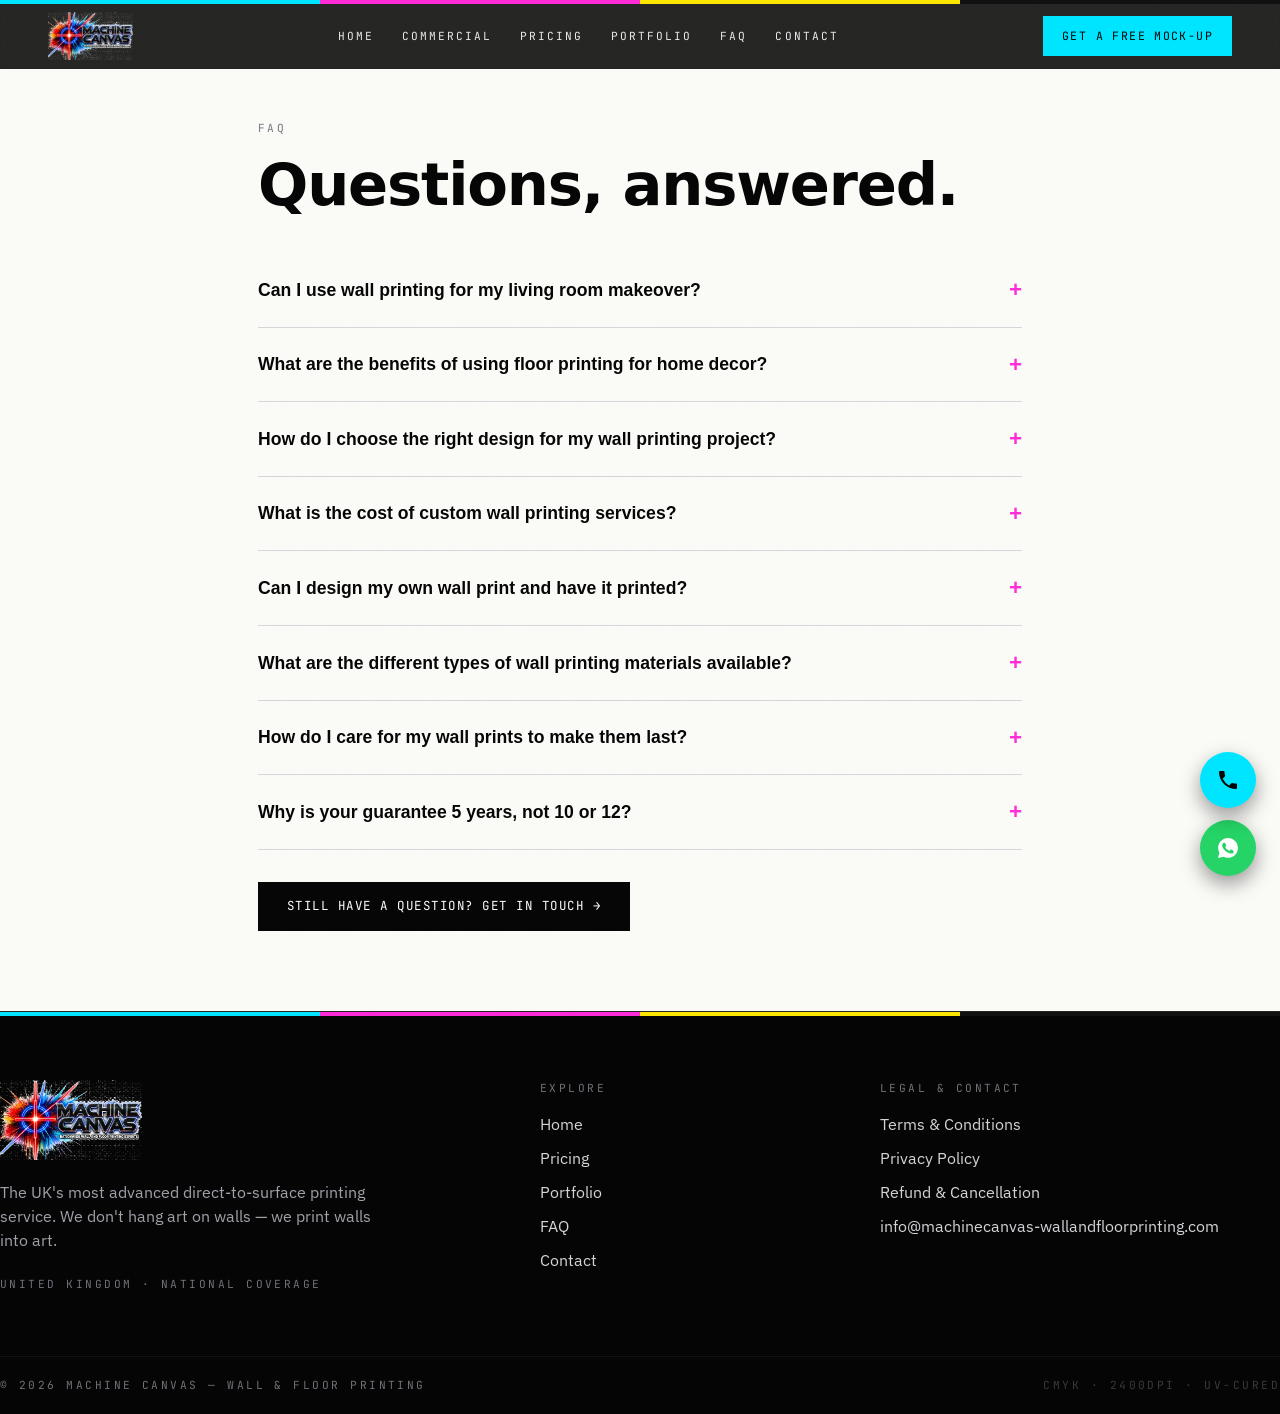
==== commit 66385fb6: "Add files via upload version 8" ====
--- a/index.html
+++ b/index.html
@@ -3,12 +3,12 @@
 <head>
   <meta charset="UTF-8" />
   <meta name="viewport" content="width=device-width, initial-scale=1" />
-  <title>Machine Canvas — UK Wall &amp; Floor Printing Experts</title>
-  <meta name="description" content="Direct-to-surface UV wall and floor printing across the UK. Free design mock-up, simple upfront pricing, 5-year guarantee." />
-  <link rel="canonical" href="https://www.machinecanvas-wallandfloorprinting.com/" />
-  <meta property="og:title" content="Machine Canvas — UK Wall &amp; Floor Printing Experts" />
-  <meta property="og:description" content="Direct-to-surface UV wall and floor printing across the UK. Free design mock-up, simple upfront pricing, 5-year guarantee." />
-  <meta property="og:url" content="https://www.machinecanvas-wallandfloorprinting.com/" />
+  <title>FAQ — Machine Canvas Wall &amp; Floor Printing</title>
+  <meta name="description" content="Answers to common questions about UK wall and floor printing — pricing, surfaces, durability and our guarantee." />
+  <link rel="canonical" href="https://www.machinecanvas-wallandfloorprinting.com/faq.html" />
+  <meta property="og:title" content="FAQ — Machine Canvas Wall &amp; Floor Printing" />
+  <meta property="og:description" content="Answers to common questions about UK wall and floor printing — pricing, surfaces, durability and our guarantee." />
+  <meta property="og:url" content="https://www.machinecanvas-wallandfloorprinting.com/faq.html" />
   <meta property="og:image" content="https://www.machinecanvas-wallandfloorprinting.com/brand/og-machine-canvas.jpg" />
   <meta property="og:type" content="website" />
   <meta name="twitter:card" content="summary_large_image" />
@@ -29,6 +29,7 @@
       </a>
       <nav class="desktop-nav">
         <a href="/">Home</a>
+        <a href="/commercial.html">Commercial</a>
         <a href="/pricing.html">Pricing</a>
         <a href="/portfolio.html">Portfolio</a>
         <a href="/faq.html">FAQ</a>
@@ -44,6 +45,7 @@
     </div>
     <div class="mobile-nav">
       <a href="/">Home</a>
+      <a href="/commercial.html">Commercial</a>
       <a href="/pricing.html">Pricing</a>
       <a href="/portfolio.html">Portfolio</a>
       <a href="/faq.html">FAQ</a>
@@ -51,211 +53,64 @@
       <a href="/contact.html" class="btn-print btn-cyan mt-2" style="display:inline-flex;">Get a free mock-up</a>
     </div>
   </header>
-  <!-- HERO -->
-  <section class="hero" id="top">
-    <canvas id="hero-canvas" aria-hidden="true"></canvas>
-    <div class="halftone-bg" style="position:absolute;inset:0;opacity:0.3;pointer-events:none;z-index:1;"></div>
-    <div class="container">
-      <span class="tag"><span class="mono-label" style="color:#d4d4d8;">UK's most advanced direct-to-surface printing</span></span>
-      <h1>Create Environments<br />People <span class="text-cyan" style="font-style:italic;">Remember.</span></h1>
-      <p class="lede">Machine Canvas — Walls Worth Talking About.</p>
-      <p class="desc">Transform homes, offices, retail spaces, hotels, gyms, schools and commercial properties with stunning direct-to-wall and floor printing. Bring any image, logo, mural or design to life in full colour with exceptional detail.</p>
-      <div class="cta-row">
-        <a href="/contact.html" class="btn-print btn-cyan">Get a free mock-up →</a>
-        <a href="/portfolio.html" class="btn-print btn-outline-light">See our work</a>
+  <section class="section bg-paper grain" style="padding-top:120px;">
+    <div class="container" style="max-width:860px;">
+      <div class="section-heading">
+        <div class="eyebrow"><span class="mono-label text-magenta">FAQ</span></div>
+        <h2>Questions, answered.</h2>
       </div>
-      <p class="fine-print">No obligation — send us a photo of your wall and we'll show you what's possible.</p>
+
+      <div>
+        <details class="faq-item">
+          <summary>Can I use wall printing for my living room makeover?</summary>
+          <p class="faq-answer">Absolutely — living rooms are one of our most popular jobs. We print full-colour murals, feature walls and photographic scenes directly onto your existing painted walls or wallpaper, with no seams and no mess. It's a fast, dust-light alternative to wallpapering or repainting, and you can preview your space with a free mock-up before committing.</p>
+        </details>
+        <details class="faq-item">
+          <summary>What are the benefits of using floor printing for home decor?</summary>
+          <p class="faq-answer">Printed floors add a hard-wearing, completely bespoke finish you can't get off the shelf — from 3D illusions to bold geometric patterns and branded graphics. Our UV-cured inks bond to the surface for a durable, easy-to-clean result that's ideal for hallways, kitchens, garages and play areas. Seamless, slip-rated options are available, and every design is made to your exact dimensions.</p>
+        </details>
+        <details class="faq-item">
+          <summary>How do I choose the right design for my wall printing project?</summary>
+          <p class="faq-answer">Start with the mood you want for the room — calming, bold, playful or premium — then pick a scale that suits the wall. You can send us your own photo or artwork, or send us your idea for a free mock-up and design service. We'll show you exactly how it will look on your wall before anything is printed, so you can tweak it until it's perfect.</p>
+        </details>
+        <details class="faq-item">
+          <summary>What is the cost of custom wall printing services?</summary>
+          <p class="faq-answer">Pricing is transparent — it starts from a £250 minimum, which covers our setup and logistics plus any image up to 50×50cm (0.25m²). Larger areas are then priced at £99 per additional square metre. Textured 3D relief adds £35/m² on top. See our <a href="/pricing.html" style="color:var(--magenta);">full pricing page</a> for the complete breakdown, or send us a photo for a free, no-obligation quote.</p>
+        </details>
+        <details class="faq-item">
+          <summary>Can I design my own wall print and have it printed?</summary>
+          <p class="faq-answer">Yes — just send us your photo, logo or artwork (JPG, PNG, TIFF, PDF, SVG, AI or EPS) and we'll check it's print-ready at full scale before anything goes ahead. We never downscale your original, and we can help refine or recreate artwork if needed.</p>
+        </details>
+        <details class="faq-item">
+          <summary>What are the different types of wall printing materials available?</summary>
+          <p class="faq-answer">We print direct-to-surface on a huge range of materials: painted plaster, wallpaper, concrete, brick, wood, glass, metal and epoxy floors. Each surface keys the ink differently — concrete gives a fresco-like depth, glass allows backlit and frosted effects, and textured 3D relief can be built up in layers for a tactile finish. If you're unsure about your surface, send us a photo and we'll advise.</p>
+        </details>
+        <details class="faq-item">
+          <summary>How do I care for my wall prints to make them last?</summary>
+          <p class="faq-answer">Our UV-cured prints are finished with a protective lacquer topcoat and are tough and low-maintenance. Interior prints simply need an occasional wipe with a soft, damp cloth — avoid abrasive pads or harsh solvents. Let the print fully cure for the first 24–48 hours before cleaning. Cared for correctly, interior prints are covered by our 5-year guarantee, and exterior prints by a 3-year guarantee against fade (subject to fair use).</p>
+        </details>
+        <details class="faq-item">
+          <summary>Why is your guarantee 5 years, not 10 or 12?</summary>
+          <p class="faq-answer">You'll see some providers advertise guarantees of 10 or even 12 years. UV ink is genuinely durable, but a claim that long rarely holds up once you factor in real-world sunlight exposure, handling and everyday wear. Our 5-year interior / 3-year exterior guarantee, backed by a protective lacquer topcoat, is a number we're confident stands behind every job we do — we'd rather give you a figure you can trust than the biggest number on the page.</p>
+        </details>
+      </div>
+
+      <div class="mt-4"><a href="/contact.html" class="btn-print btn-dark">Still have a question? Get in touch →</a></div>
     </div>
   </section>
 
-  <!-- TRUST BAR -->
-  <section class="bg-paper grain" style="padding:32px 0;border-top:1px solid var(--zinc-300);border-bottom:1px solid var(--zinc-300);">
-    <div class="container grid grid-4">
-      <div class="flex" style="align-items:flex-start;gap:12px;">
-        <svg class="icon" viewBox="0 0 24 24" fill="none" stroke="#050505" stroke-width="1.5" style="flex-shrink:0;"><path d="M12 21s-7-5.2-7-11a7 7 0 0 1 14 0c0 5.8-7 11-7 11z"/><circle cx="12" cy="10" r="2.5"/></svg>
-        <div><strong style="font-family:'Cabinet Grotesk';font-size:1rem;">England, Scotland &amp; Wales</strong><p class="text-zinc-600" style="font-size:0.9rem;margin-top:2px;">We travel — homes &amp; businesses, right across mainland UK</p></div>
-      </div>
-      <div class="flex" style="align-items:flex-start;gap:12px;">
-        <svg class="icon" viewBox="0 0 24 24" fill="none" stroke="#050505" stroke-width="1.5" style="flex-shrink:0;"><path d="M12 2l8 4v6c0 5-3.5 8.5-8 10-4.5-1.5-8-5-8-10V6l8-4z"/></svg>
-        <div><strong style="font-family:'Cabinet Grotesk';font-size:1rem;">5-year interior guarantee*</strong><p class="text-zinc-600" style="font-size:0.9rem;margin-top:2px;">3-year guarantee on exterior prints — lacquer-sealed finish</p></div>
-      </div>
-      <div class="flex" style="align-items:flex-start;gap:12px;">
-        <svg class="icon" viewBox="0 0 24 24" fill="none" stroke="#050505" stroke-width="1.5" style="flex-shrink:0;"><path d="M13 2 3 14h7l-1 8 11-14h-7l0-6z"/></svg>
-        <div><strong style="font-family:'Cabinet Grotesk';font-size:1rem;">Simple, upfront pricing</strong><p class="text-zinc-600" style="font-size:0.9rem;margin-top:2px;">From £250 — see exactly what's included, no obligation</p></div>
-      </div>
-      <div class="flex" style="align-items:flex-start;gap:12px;">
-        <svg class="icon" viewBox="0 0 24 24" fill="none" stroke="#050505" stroke-width="1.5" style="flex-shrink:0;"><circle cx="12" cy="12" r="9"/><path d="M12 8v4l3 2"/></svg>
-        <div><strong style="font-family:'Cabinet Grotesk';font-size:1rem;">Free design mock-up</strong><p class="text-zinc-600" style="font-size:0.9rem;margin-top:2px;">See your space before you commit — no obligation</p></div>
-      </div>
-    </div>
-    <div class="container mt-3 flex" style="flex-wrap:wrap;gap:16px;align-items:center;border-top:1px solid var(--zinc-300);padding-top:20px;">
-      <span class="mono-label" style="border:1px solid var(--zinc-400);padding:6px 12px;">✓ CE-CERTIFIED</span>
-      <span class="mono-label" style="border:1px solid var(--zinc-400);padding:6px 12px;">✓ FULLY INSURED</span>
-      <span class="mono-label" style="text-transform:none;letter-spacing:normal;">*Interior guarantee subject to fair use and correct aftercare.</span>
-    </div>
-  </section>
-
-  <!-- WHAT WE DO -->
-  <section class="section bg-ink" id="work">
-    <div class="container">
-      <div class="section-heading">
-        <div class="eyebrow"><span class="mono-label text-cyan">01 / What we do</span></div>
-        <h2 style="color:#fff;">Walls, floors,<br />and everything between.</h2>
-        <p class="sub">Machine Canvas prints full-colour, UV-cured images directly onto almost any wall or floor — interior and exterior. Standard flat photographic, or raised textured 3D relief you can feel.</p>
-      </div>
-      <div class="grid grid-2 mt-3">
-        <div class="crop-frame card">
-          <p class="mono-label text-cyan">Wall printing</p>
-          <h3 style="color:#fff;font-size:1.8rem;margin-top:12px;">Your walls were always meant to be seen.</h3>
-          <p class="text-zinc-400 mt-2">Feature walls, retail interiors, reception spaces, murals and exterior facades. Printed in place, edge-to-edge, with zero seams.</p>
-        </div>
-        <div class="crop-frame card">
-          <p class="mono-label text-magenta">Floor printing</p>
-          <h3 style="color:#fff;font-size:1.8rem;margin-top:12px;">The floor is no longer just the floor.</h3>
-          <p class="text-zinc-400 mt-2">Polished concrete, epoxy resin, tile and wood. Durable, walkable, photographic floor graphics for retail, events and homes.</p>
-        </div>
-      </div>
-      <div class="value-grid mt-3">
-        <div class="value-item"><h4>Photographic resolution</h4><p>True photographic detail at architectural scale — no seams, no wallpaper, no compromise.</p></div>
-        <div class="value-item"><h4>Eco-friendly UV inks</h4><p>Fade-resistant, UV-cured inks that are kinder to the planet and last for years.</p></div>
-        <div class="value-item"><h4>Fast, clean install</h4><p>Printed directly on site. None of the mess and disruption of traditional decorating.</p></div>
-        <div class="value-item"><h4>Any surface, indoor or out</h4><p>Concrete, brick, plaster, glass, wood, tile, metal — even textured and uneven surfaces.</p></div>
-      </div>
-      <div class="mt-3 crop-frame" style="position:relative;max-width:900px;margin-left:auto;margin-right:auto;overflow:hidden;">
-        <video poster="/media/relief-poster.jpg" autoplay muted loop playsinline aria-label="Machine Canvas printer laying down ink onto a surface in real time" style="width:100%;display:block;">
-          <source src="/media/print.webm" type="video/webm" />
-          <source src="/media/print.mp4" type="video/mp4" />
-        </video>
-        <span class="mono-label" style="position:absolute;bottom:12px;left:12px;background:var(--cyan);color:var(--ink);padding:5px 10px;">▶ LIVE PRINT · IN MOTION</span>
-      </div>
-    </div>
-  </section>
-
-  <!-- PRICING TEASER -->
-  <section class="section bg-ink" style="border-top:1px solid var(--zinc-800);" id="pricing">
-    <div class="container">
-      <div class="section-heading">
-        <div class="eyebrow"><span class="mono-label text-cyan">02 / Pricing</span></div>
-        <h2 style="color:#fff;">Simple, upfront pricing.</h2>
-        <p class="sub">No hidden costs, no obligation to book.</p>
-      </div>
-      <div class="grid grid-3">
-        <div class="pricing-card">
-          <p class="mono-label text-zinc-500">Standard</p>
-          <div class="amount"><span class="num" style="color:#fff;">£250</span><span class="unit">minimum job</span></div>
-          <p class="text-zinc-400 mt-1">Covers setup, travel and any image up to 50×50cm.</p>
-        </div>
-        <div class="pricing-card highlight">
-          <p class="mono-label text-cyan">Extra area</p>
-          <div class="amount"><span class="num" style="color:#fff;">£99</span><span class="unit">per additional m²</span></div>
-          <p class="text-zinc-400 mt-1">Flat rate, whether it's a feature wall or a full room.</p>
-        </div>
-        <div class="pricing-card">
-          <p class="mono-label text-zinc-500">Textured &amp; 3D</p>
-          <div class="amount"><span class="num" style="color:#fff;">+£35</span><span class="unit">per m² (whole area)</span></div>
-          <p class="text-zinc-400 mt-1">Added on top of the standard price for relief finishes.</p>
-        </div>
-      </div>
-      <div class="mt-3"><a href="/pricing.html" class="btn-print btn-cyan">See full pricing breakdown →</a></div>
-    </div>
-  </section>
-
-  <!-- BEFORE / AFTER -->
-  <section class="section bg-paper grain">
-    <div class="container">
-      <div class="grid" style="grid-template-columns:1fr;gap:32px;">
-        <div>
-          <p class="mono-label text-magenta">See the difference</p>
-          <h2 class="mt-1" style="font-size:2.8rem;">Blank wall. Printed wall.</h2>
-          <p class="text-zinc-600 mt-2">No wallpaper. No paint. Just your space, transformed with a full-colour, UV-cured print straight onto the wall. <strong>Drag the slider</strong> to reveal the result.</p>
-        </div>
-        <div class="ba-slider">
-          <img class="ba-after" src="/media/after.jpg" alt="Wall printed with a world map mural by Machine Canvas" />
-          <div class="ba-before-wrap">
-            <img src="/media/before.jpg" alt="Blank bedroom wall before Machine Canvas printing" />
-          </div>
-          <span class="ba-label before">Before</span>
-          <span class="ba-label after">After</span>
-          <div class="ba-handle-line"></div>
-          <div class="ba-handle-dot">⇔</div>
-          <input type="range" min="0" max="100" value="50" aria-label="Drag to compare before and after" />
-        </div>
-        <div><a href="/contact.html" class="btn-print btn-dark">Get a free mock-up of your wall</a></div>
-      </div>
-    </div>
-  </section>
-
-  <!-- WHO WE PRINT FOR -->
-  <section class="section bg-ink" id="use-cases">
-    <div class="container">
-      <div class="section-heading">
-        <div class="eyebrow"><span class="mono-label text-cyan">03 / Where we print</span></div>
-        <h2 style="color:#fff;">Who we print for.</h2>
-        <p class="sub">From hotels and gyms to nurseries, car parks, cafés and salons — wherever there's a wall or a floor, there's a Machine Canvas job.</p>
-      </div>
-      <div class="market-grid">
-        <div class="market-card"><img src="/media/restaurants.jpg" alt="Hotel lobby feature wall printed by Machine Canvas" loading="lazy" /><div class="overlay"></div><div class="info"><h3>Hotels &amp; Lobbies</h3><p>Statement reception walls that set the tone the moment guests arrive.</p></div></div>
-        <div class="market-card"><img src="/media/gym.jpg" alt="Modern gym interior with bold printed wall graphics" loading="lazy" /><div class="overlay"></div><div class="info"><h3>Gyms &amp; Fitness</h3><p>High-energy graphics that push members harder and keep your brand front and centre.</p></div></div>
-        <div class="market-card"><img src="/media/basketball.webp" alt="Basketball legend mural printed onto a sports hall wall" loading="lazy" /><div class="overlay"></div><div class="info"><h3>Sports &amp; Stadiums</h3><p>Player murals and club branding printed in vivid, hard-wearing colour.</p></div></div>
-        <div class="market-card"><img src="/media/autofloor.webp" alt="3D resin floor logo printed in a car park bay" loading="lazy" /><div class="overlay"></div><div class="info"><h3>Auto &amp; Resin Floors</h3><p>Showroom branding and 3D resin-floor graphics for dealerships and car parks.</p></div></div>
-        <div class="market-card"><img src="/media/schools.jpg" alt="Children's educational mural printed on a nursery wall" loading="lazy" /><div class="overlay"></div><div class="info"><h3>Nurseries &amp; Schools</h3><p>Playful, durable, wipe-clean learning walls and floors that children love.</p></div></div>
-        <div class="market-card"><img src="/media/cafe.webp" alt="Café wall mural of a coffee pour printed by Machine Canvas" loading="lazy" /><div class="overlay"></div><div class="info"><h3>Cafés &amp; Coffee Shops</h3><p>Instagrammable interiors and signature feature walls.</p></div></div>
-        <div class="market-card"><img src="/media/retail.jpg" alt="Printed retail shop window graphics" loading="lazy" /><div class="overlay"></div><div class="info"><h3>Shop Windows &amp; Retail</h3><p>Graphics that stop people on the street and pull them in.</p></div></div>
-        <div class="market-card"><img src="/media/offices.jpg" alt="Modern office reception with a printed feature wall" loading="lazy" /><div class="overlay"></div><div class="info"><h3>Offices &amp; Reception</h3><p>Branded corridors and breakout spaces that mean business.</p></div></div>
-      </div>
-      <div class="also-row">
-        <span class="mono-label text-zinc-500">Also printing for</span>
-        <span class="also-chip">Hairdressers</span><span class="also-chip">Beauty salons</span><span class="also-chip">Nursery walls</span><span class="also-chip">Exterior fences</span><span class="also-chip">Restaurants &amp; bars</span><span class="also-chip">Public murals</span>
-      </div>
-      <div class="mt-3"><a href="/portfolio.html" class="btn-print btn-cyan">See the full portfolio →</a></div>
-    </div>
-  </section>
-
-  <!-- FOUNDING CLIENT / TRUST -->
-  <section class="section bg-paper grain" id="reviews">
-    <div class="container">
-      <div class="section-heading">
-        <div class="eyebrow"><span class="mono-label text-magenta">04 / Why work with us now</span></div>
-        <h2>A new studio. Full attention.</h2>
-        <p class="sub">Machine Canvas is a young, UK-based studio — which means early clients get the founder's full attention and a print that becomes part of our own portfolio.</p>
-      </div>
-      <div class="grid grid-3">
-        <div class="card light crop-frame">
-          <h3 style="font-size:1.15rem;">You get direct access to the founder</h3>
-          <p class="text-zinc-600 mt-2">No call centre, no account manager passing you around. You deal with the person actually running the machine, start to finish.</p>
-        </div>
-        <div class="card light crop-frame">
-          <h3 style="font-size:1.15rem;">Founding client pricing</h3>
-          <p class="text-zinc-600 mt-2">Our first jobs become our portfolio, so early clients get priority scheduling and sharper pricing in return for great photos of the finished space.</p>
-        </div>
-        <div class="card light crop-frame">
-          <h3 style="font-size:1.15rem;">Backed by our print guarantee</h3>
-          <p class="text-zinc-600 mt-2">5-year interior / 3-year exterior guarantee on every job, whether it's our first or our fiftieth.</p>
-        </div>
-      </div>
-      <div class="mt-3"><a href="/contact.html" class="btn-print btn-dark">Get a free mock-up →</a></div>
-    </div>
-  </section>
-
-  <!-- AREAS WE COVER -->
-  <section class="section bg-ink" id="areas">
-    <div class="container">
-      <div class="section-heading">
-        <div class="eyebrow"><span class="mono-label text-cyan">05 / Nationwide coverage</span></div>
-        <h2 style="color:#fff;">Wall &amp; floor printing,<br />right across the UK.</h2>
-        <p class="sub">Machine Canvas is a mobile, direct-to-surface wall and floor printing service covering England, Scotland and Wales.</p>
-      </div>
-      <div class="region-grid">
-        <div class="region-card"><h3>England</h3><ul><li>Wall printing in <span>London</span></li><li>Wall printing in <span>Manchester</span></li><li>Wall printing in <span>Birmingham</span></li><li>Wall printing in <span>Leeds</span></li><li>Wall printing in <span>Liverpool</span></li><li>Wall printing in <span>Bristol</span></li></ul></div>
-        <div class="region-card"><h3>Scotland</h3><ul><li>Wall printing in <span>Glasgow</span></li><li>Wall printing in <span>Edinburgh</span></li><li>Wall printing in <span>Aberdeen</span></li><li>Wall printing in <span>Dundee</span></li></ul></div>
-        <div class="region-card"><h3>Wales</h3><ul><li>Wall printing in <span>Cardiff</span></li><li>Wall printing in <span>Swansea</span></li><li>Wall printing in <span>Newport</span></li><li>Wall printing in <span>Wrexham</span></li></ul></div>
-      </div>
-      <div class="mt-3 flex" style="flex-wrap:wrap;gap:16px;align-items:center;border:1px solid var(--zinc-800);padding:24px;">
-        <p class="text-zinc-300" style="flex:1;min-width:240px;"><strong style="color:#fff;">Don't see your town?</strong> We cover the entire UK — including rural and hard-to-reach sites.</p>
-        <a href="/contact.html" class="btn-print btn-cyan">Check your area — free mock-up</a>
-      </div>
-    </div>
-  </section>
+  <script type="application/ld+json">
+  {
+    "@context": "https://schema.org",
+    "@type": "FAQPage",
+    "mainEntity": [
+      {"@type": "Question", "name": "Can I use wall printing for my living room makeover?", "acceptedAnswer": {"@type": "Answer", "text": "Absolutely — living rooms are one of our most popular jobs. We print full-colour murals, feature walls and photographic scenes directly onto your existing painted walls or wallpaper, with no seams and no mess."}},
+      {"@type": "Question", "name": "What are the benefits of using floor printing for home decor?", "acceptedAnswer": {"@type": "Answer", "text": "Printed floors add a hard-wearing, completely bespoke finish — from 3D illusions to bold geometric patterns and branded graphics, ideal for hallways, kitchens, garages and play areas."}},
+      {"@type": "Question", "name": "What is the cost of custom wall printing services?", "acceptedAnswer": {"@type": "Answer", "text": "Pricing starts from a £250 minimum, covering setup and any image up to 0.25m², then £99 per additional square metre. Textured 3D relief adds £35/m² on top."}},
+      {"@type": "Question", "name": "Why is your guarantee 5 years, not 10 or 12?", "acceptedAnswer": {"@type": "Answer", "text": "Some providers advertise 10 or 12 year guarantees that don't hold up under real-world sunlight and wear. Machine Canvas offers a 5-year interior / 3-year exterior guarantee backed by a protective lacquer topcoat — a figure we're confident stands behind every job."}}
+    ]
+  }
+  </script>
   <footer class="site-footer bg-ink">
     <div class="cmyk-bar"></div>
     <div class="container footer-grid">
